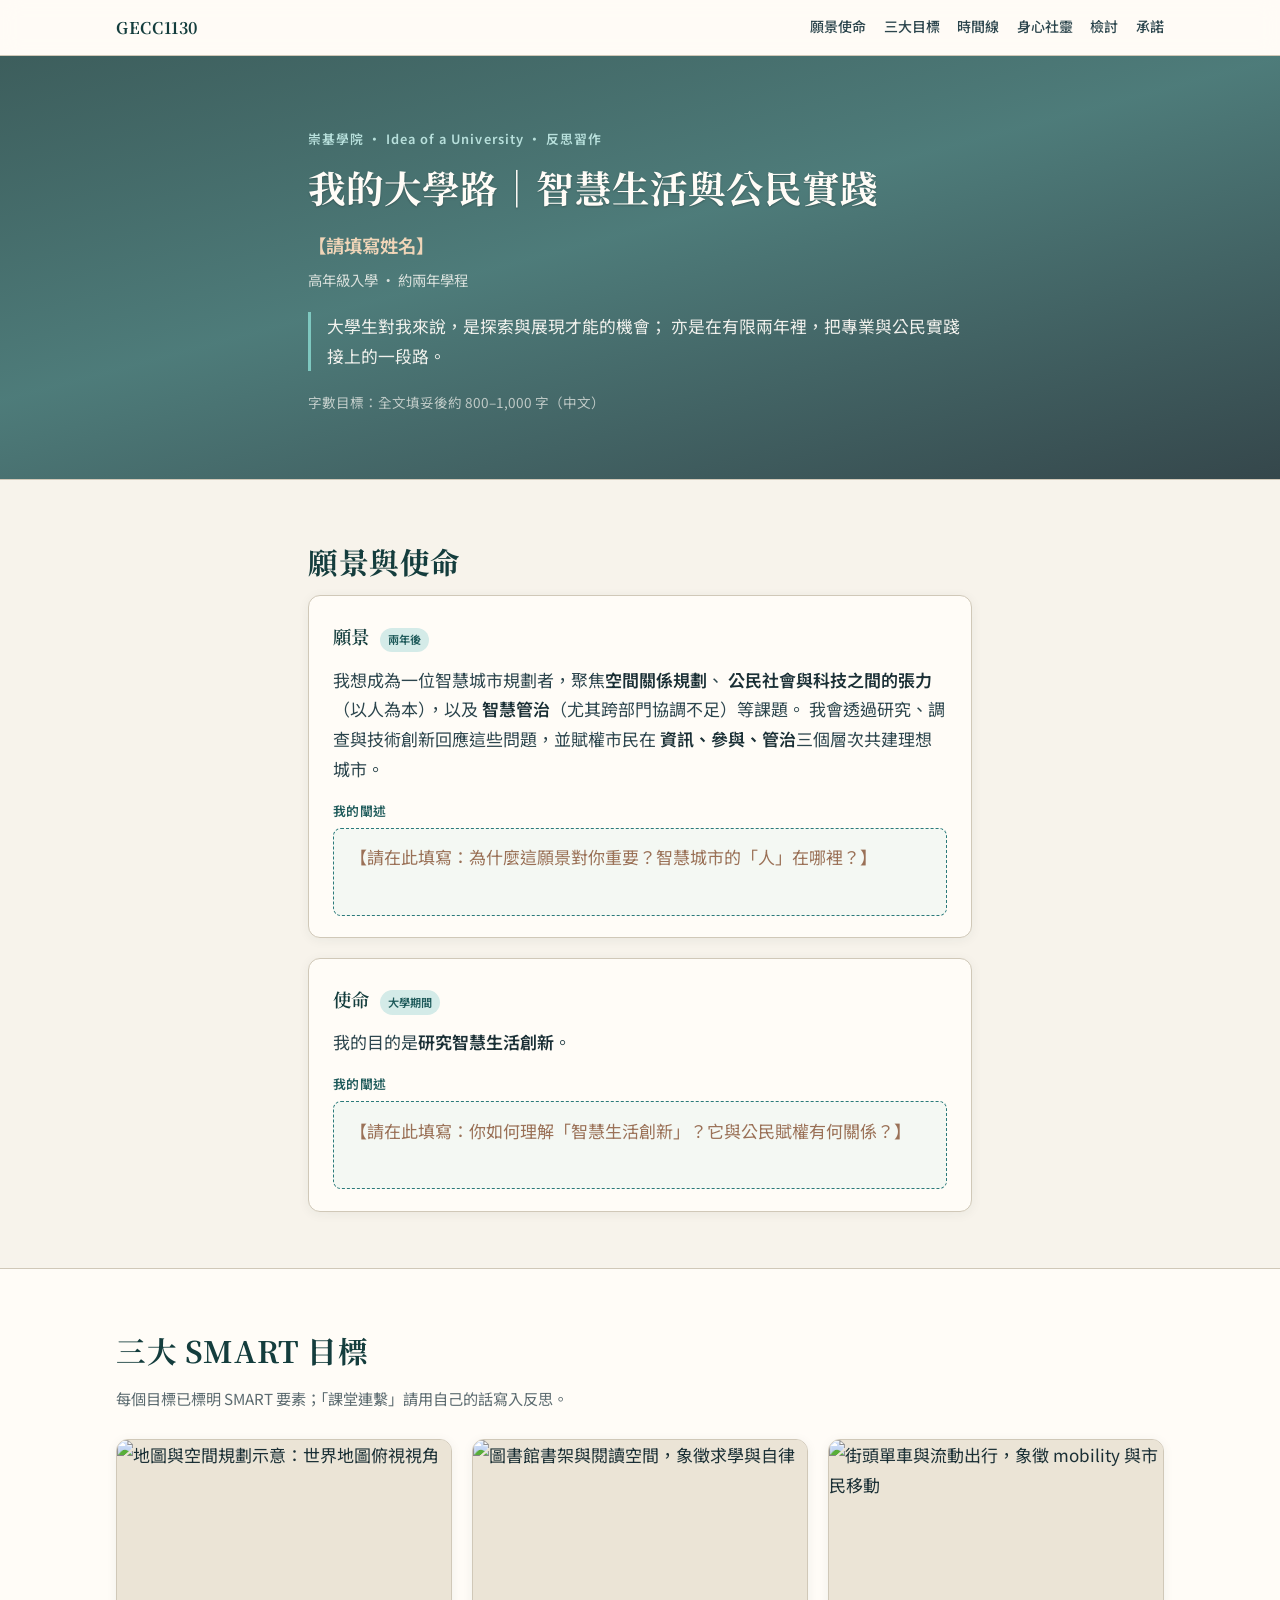
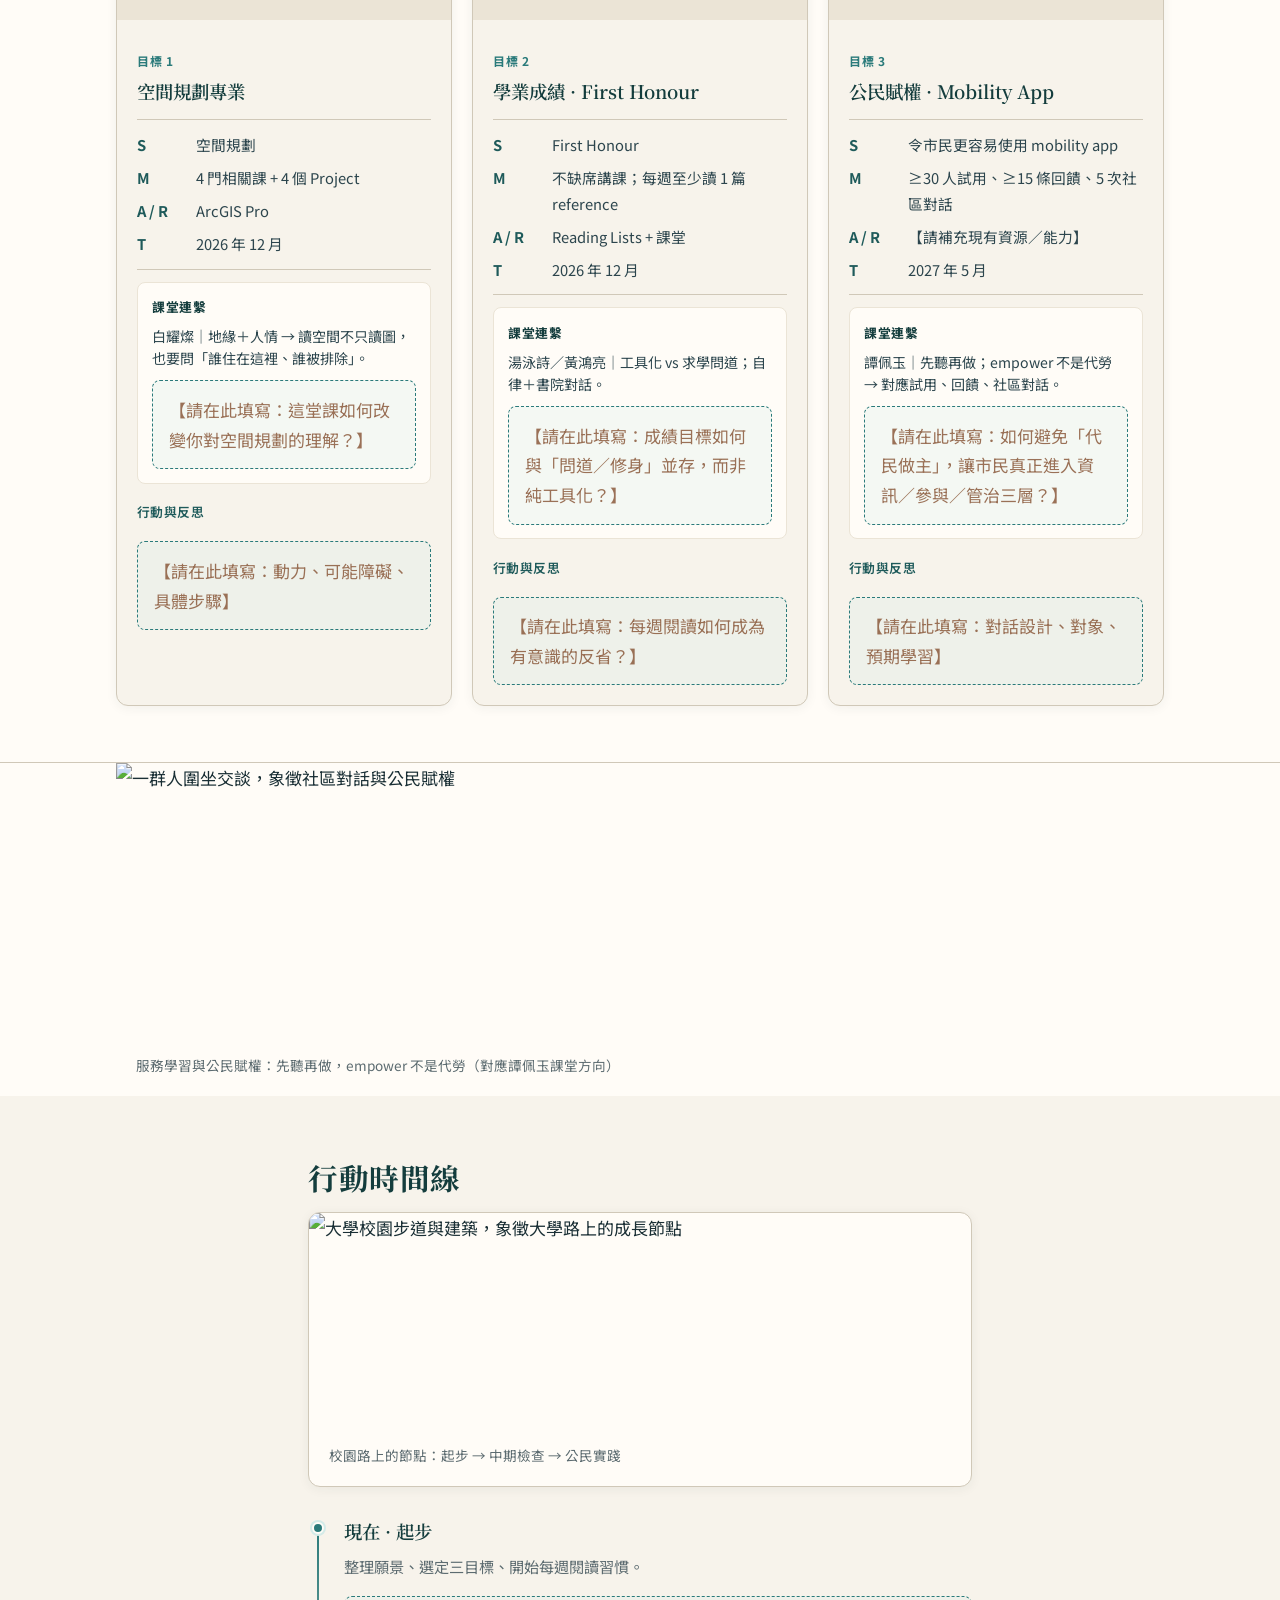
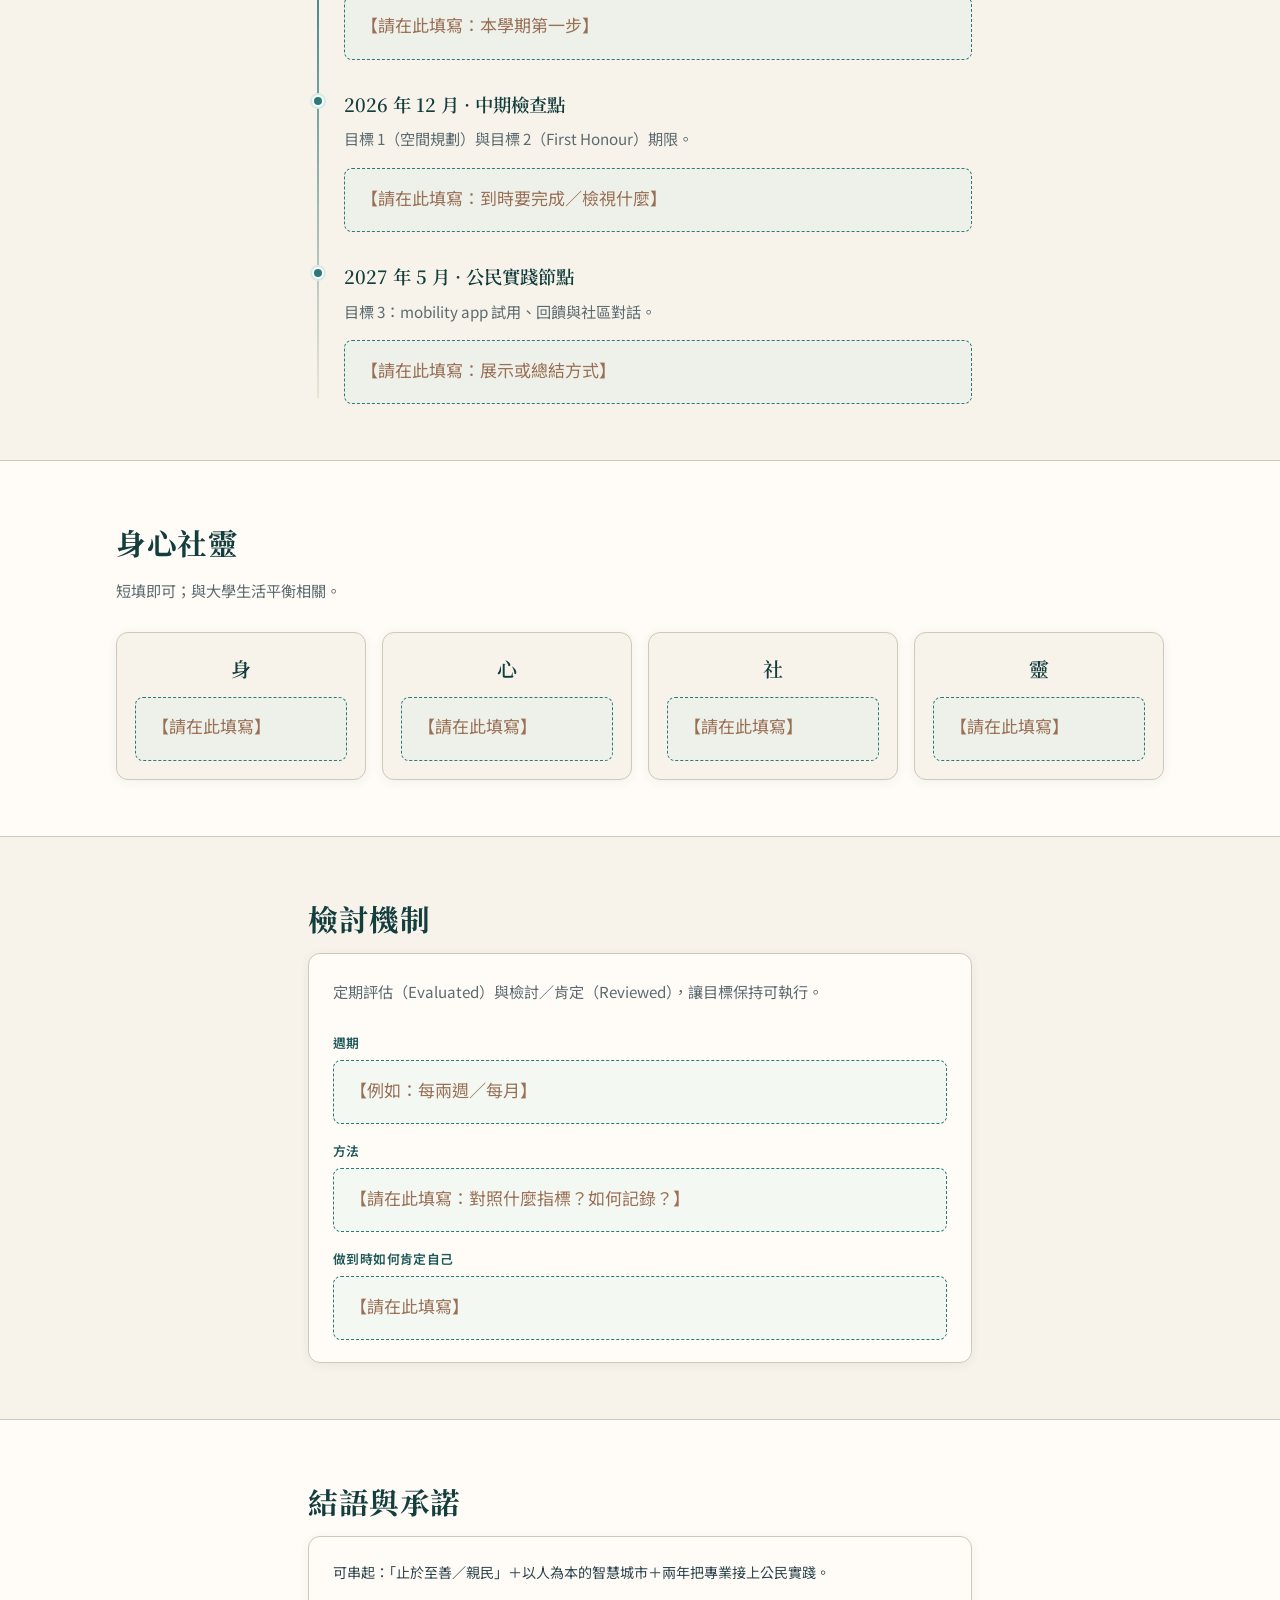
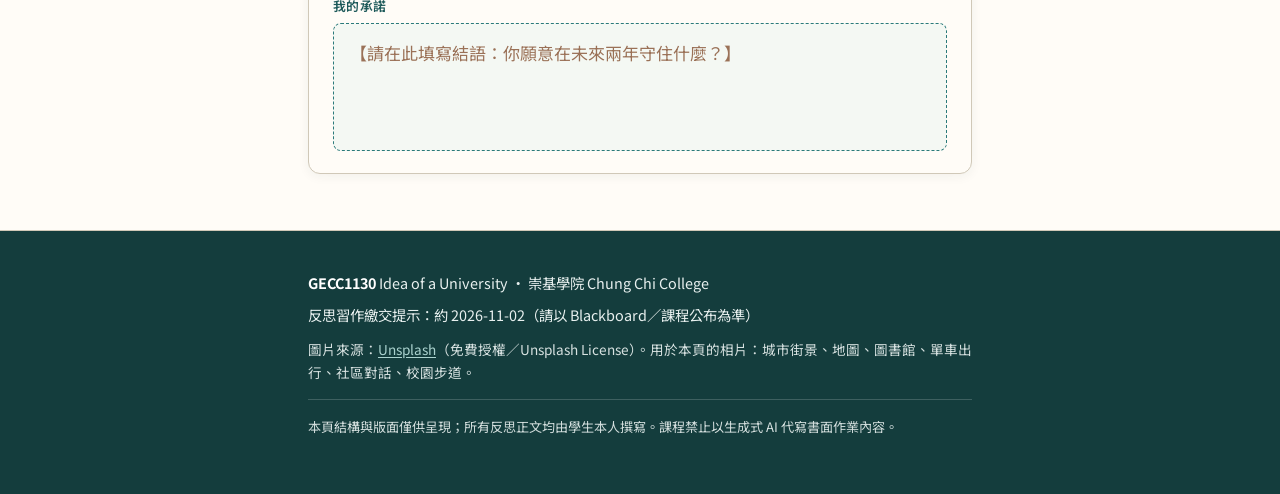
==== index.html @ abf74ac1 "Add Unsplash images and multi-file site with hero/goal visuals" ====
<!DOCTYPE html>
<html lang="zh-Hant">
<head>
  <meta charset="UTF-8" />
  <meta name="viewport" content="width=device-width, initial-scale=1" />
  <meta name="description" content="GECC1130 反思習作｜我的大學路：智慧生活與公民實踐" />
  <title>我的大學路｜智慧生活與公民實踐 — GECC1130</title>
  <link rel="preconnect" href="https://fonts.googleapis.com" />
  <link rel="preconnect" href="https://fonts.gstatic.com" crossorigin />
  <link href="https://fonts.googleapis.com/css2?family=Noto+Sans+TC:wght@400;500;600;700&family=Noto+Serif+TC:wght@500;600;700&display=swap" rel="stylesheet" />
  <link rel="stylesheet" href="styles.css" />
</head>
<body>
  <a class="skip-link" href="#main">跳至主要內容</a>

  <header class="site-header">
    <div class="header-inner">
      <a class="logo" href="#hero">GECC1130</a>
      <button class="nav-toggle" type="button" aria-expanded="false" aria-controls="site-nav" aria-label="開啟選單">
        <span></span><span></span><span></span>
      </button>
      <nav id="site-nav" class="site-nav" aria-label="頁面導覽">
        <a href="#vision">願景使命</a>
        <a href="#goals">三大目標</a>
        <a href="#timeline">時間線</a>
        <a href="#wellbeing">身心社靈</a>
        <a href="#review">檢討</a>
        <a href="#closing">承諾</a>
      </nav>
    </div>
  </header>

  <main id="main">
    <!-- 1. Hero -->
    <section id="hero" class="hero">
      <div class="hero-bg" role="img" aria-label="城市黃昏街景：行人與單車，象徵智慧城市與公共空間"></div>
      <div class="hero-overlay" aria-hidden="true"></div>
      <div class="container narrow hero-content">
        <p class="eyebrow">崇基學院 · Idea of a University · 反思習作</p>
        <h1>我的大學路｜智慧生活與公民實踐</h1>
        <p class="hero-name">【請填寫姓名】</p>
        <p class="hero-meta">高年級入學 · 約兩年學程</p>
        <p class="hero-identity">
          大學生對我來說，是探索與展現才能的機會；
          亦是在有限兩年裡，把專業與公民實踐接上的一段路。
        </p>
        <p class="fill-hint">字數目標：全文填妥後約 800–1,000 字（中文）</p>
      </div>
    </section>

    <!-- 2. Vision & Mission -->
    <section id="vision" class="section">
      <div class="container narrow">
        <h2>願景與使命</h2>

        <article class="panel">
          <h3>願景 <span class="tag">兩年後</span></h3>
          <p class="prefill">
            我想成為一位智慧城市規劃者，聚焦<strong>空間關係規劃</strong>、
            <strong>公民社會與科技之間的張力</strong>（以人為本），以及
            <strong>智慧管治</strong>（尤其跨部門協調不足）等課題。
            我會透過研究、調查與技術創新回應這些問題，並賦權市民在
            <strong>資訊、參與、管治</strong>三個層次共建理想城市。
          </p>
          <label class="blank-label" for="vision-essay">我的闡述</label>
          <div class="blank-box" id="vision-essay" contenteditable="true" role="textbox" aria-multiline="true" data-placeholder="【請在此填寫：為什麼這願景對你重要？智慧城市的「人」在哪裡？】"></div>
        </article>

        <article class="panel">
          <h3>使命 <span class="tag">大學期間</span></h3>
          <p class="prefill">我的目的是<strong>研究智慧生活創新</strong>。</p>
          <label class="blank-label" for="mission-essay">我的闡述</label>
          <div class="blank-box" id="mission-essay" contenteditable="true" role="textbox" aria-multiline="true" data-placeholder="【請在此填寫：你如何理解「智慧生活創新」？它與公民賦權有何關係？】"></div>
        </article>
      </div>
    </section>

    <!-- 3. Three Goals -->
    <section id="goals" class="section section-alt">
      <div class="container">
        <h2>三大 SMART 目標</h2>
        <p class="section-lead">每個目標已標明 SMART 要素；「課堂連繫」請用自己的話寫入反思。</p>

        <div class="goal-grid">
          <!-- Goal 1 -->
          <article class="goal-card" id="goal-1">
            <figure class="goal-media">
              <img src="images/goal-spatial.jpg" alt="地圖與空間規劃示意：世界地圖俯視視角" width="1200" height="797" loading="lazy" decoding="async" />
            </figure>
            <header class="goal-header">
              <span class="goal-num">目標 1</span>
              <h3>空間規劃專業</h3>
            </header>
            <dl class="smart-list">
              <div><dt>S</dt><dd>空間規劃</dd></div>
              <div><dt>M</dt><dd>4 門相關課 + 4 個 Project</dd></div>
              <div><dt>A / R</dt><dd>ArcGIS Pro</dd></div>
              <div><dt>T</dt><dd>2026 年 12 月</dd></div>
            </dl>
            <div class="link-box">
              <h4>課堂連繫</h4>
              <p class="link-prompt">白耀燦｜地緣＋人情 → 讀空間不只讀圖，也要問「誰住在這裡、誰被排除」。</p>
              <label class="blank-label visually-hidden" for="goal1-link">目標 1 課堂連繫寫作</label>
              <div class="blank-box compact" id="goal1-link" contenteditable="true" role="textbox" aria-multiline="true" data-placeholder="【請在此填寫：這堂課如何改變你對空間規劃的理解？】"></div>
            </div>
            <label class="blank-label" for="goal1-essay">行動與反思</label>
            <div class="blank-box compact" id="goal1-essay" contenteditable="true" role="textbox" aria-multiline="true" data-placeholder="【請在此填寫：動力、可能障礙、具體步驟】"></div>
          </article>

          <!-- Goal 2 -->
          <article class="goal-card" id="goal-2">
            <figure class="goal-media">
              <img src="images/goal-study.jpg" alt="圖書館書架與閱讀空間，象徵求學與自律" width="1200" height="800" loading="lazy" decoding="async" />
            </figure>
            <header class="goal-header">
              <span class="goal-num">目標 2</span>
              <h3>學業成績 · First Honour</h3>
            </header>
            <dl class="smart-list">
              <div><dt>S</dt><dd>First Honour</dd></div>
              <div><dt>M</dt><dd>不缺席講課；每週至少讀 1 篇 reference</dd></div>
              <div><dt>A / R</dt><dd>Reading Lists + 課堂</dd></div>
              <div><dt>T</dt><dd>2026 年 12 月</dd></div>
            </dl>
            <div class="link-box">
              <h4>課堂連繫</h4>
              <p class="link-prompt">湯泳詩／黃鴻亮｜工具化 vs 求學問道；自律＋書院對話。</p>
              <label class="blank-label visually-hidden" for="goal2-link">目標 2 課堂連繫寫作</label>
              <div class="blank-box compact" id="goal2-link" contenteditable="true" role="textbox" aria-multiline="true" data-placeholder="【請在此填寫：成績目標如何與「問道／修身」並存，而非純工具化？】"></div>
            </div>
            <label class="blank-label" for="goal2-essay">行動與反思</label>
            <div class="blank-box compact" id="goal2-essay" contenteditable="true" role="textbox" aria-multiline="true" data-placeholder="【請在此填寫：每週閱讀如何成為有意識的反省？】"></div>
          </article>

          <!-- Goal 3 -->
          <article class="goal-card" id="goal-3">
            <figure class="goal-media">
              <img src="images/goal-mobility.jpg" alt="街頭單車與流動出行，象徵 mobility 與市民移動" width="1200" height="800" loading="lazy" decoding="async" />
            </figure>
            <header class="goal-header">
              <span class="goal-num">目標 3</span>
              <h3>公民賦權 · Mobility App</h3>
            </header>
            <dl class="smart-list">
              <div><dt>S</dt><dd>令市民更容易使用 mobility app</dd></div>
              <div><dt>M</dt><dd>≥30 人試用、≥15 條回饋、5 次社區對話</dd></div>
              <div><dt>A / R</dt><dd>【請補充現有資源／能力】</dd></div>
              <div><dt>T</dt><dd>2027 年 5 月</dd></div>
            </dl>
            <div class="link-box">
              <h4>課堂連繫</h4>
              <p class="link-prompt">譚佩玉｜先聽再做；empower 不是代勞 → 對應試用、回饋、社區對話。</p>
              <label class="blank-label visually-hidden" for="goal3-link">目標 3 課堂連繫寫作</label>
              <div class="blank-box compact" id="goal3-link" contenteditable="true" role="textbox" aria-multiline="true" data-placeholder="【請在此填寫：如何避免「代民做主」，讓市民真正進入資訊／參與／管治三層？】"></div>
            </div>
            <label class="blank-label" for="goal3-essay">行動與反思</label>
            <div class="blank-box compact" id="goal3-essay" contenteditable="true" role="textbox" aria-multiline="true" data-placeholder="【請在此填寫：對話設計、對象、預期學習】"></div>
          </article>
        </div>
      </div>
    </section>

    <!-- Community / service visual -->
    <section id="community" class="section section-visual" aria-label="公民與服務意象">
      <div class="container">
        <figure class="visual-strip">
          <img src="images/community.jpg" alt="一群人圍坐交談，象徵社區對話與公民賦權" width="1200" height="675" loading="lazy" decoding="async" />
          <figcaption>服務學習與公民賦權：先聽再做，empower 不是代勞（對應譚佩玉課堂方向）</figcaption>
        </figure>
      </div>
    </section>

    <!-- 4. Timeline -->
    <section id="timeline" class="section">
      <div class="container narrow">
        <h2>行動時間線</h2>
        <figure class="inline-figure">
          <img src="images/campus.jpg" alt="大學校園步道與建築，象徵大學路上的成長節點" width="1200" height="800" loading="lazy" decoding="async" />
          <figcaption>校園路上的節點：起步 → 中期檢查 → 公民實踐</figcaption>
        </figure>
        <ol class="timeline">
          <li class="timeline-item">
            <div class="timeline-dot" aria-hidden="true"></div>
            <div class="timeline-body">
              <h3>現在 · 起步</h3>
              <p class="prefill muted">整理願景、選定三目標、開始每週閱讀習慣。</p>
              <div class="blank-box compact" contenteditable="true" role="textbox" aria-multiline="true" data-placeholder="【請在此填寫：本學期第一步】" aria-label="現在步驟"></div>
            </div>
          </li>
          <li class="timeline-item">
            <div class="timeline-dot" aria-hidden="true"></div>
            <div class="timeline-body">
              <h3>2026 年 12 月 · 中期檢查點</h3>
              <p class="prefill muted">目標 1（空間規劃）與目標 2（First Honour）期限。</p>
              <div class="blank-box compact" contenteditable="true" role="textbox" aria-multiline="true" data-placeholder="【請在此填寫：到時要完成／檢視什麼】" aria-label="2026年12月步驟"></div>
            </div>
          </li>
          <li class="timeline-item">
            <div class="timeline-dot" aria-hidden="true"></div>
            <div class="timeline-body">
              <h3>2027 年 5 月 · 公民實踐節點</h3>
              <p class="prefill muted">目標 3：mobility app 試用、回饋與社區對話。</p>
              <div class="blank-box compact" contenteditable="true" role="textbox" aria-multiline="true" data-placeholder="【請在此填寫：展示或總結方式】" aria-label="2027年5月步驟"></div>
            </div>
          </li>
        </ol>
      </div>
    </section>

    <!-- 5. 身心社靈 -->
    <section id="wellbeing" class="section section-alt">
      <div class="container">
        <h2>身心社靈</h2>
        <p class="section-lead">短填即可；與大學生活平衡相關。</p>
        <div class="wellbeing-grid">
          <article class="wellbeing-card">
            <h3>身</h3>
            <div class="blank-box compact" contenteditable="true" role="textbox" aria-multiline="true" data-placeholder="【請在此填寫】" aria-label="身"></div>
          </article>
          <article class="wellbeing-card">
            <h3>心</h3>
            <div class="blank-box compact" contenteditable="true" role="textbox" aria-multiline="true" data-placeholder="【請在此填寫】" aria-label="心"></div>
          </article>
          <article class="wellbeing-card">
            <h3>社</h3>
            <div class="blank-box compact" contenteditable="true" role="textbox" aria-multiline="true" data-placeholder="【請在此填寫】" aria-label="社"></div>
          </article>
          <article class="wellbeing-card">
            <h3>靈</h3>
            <div class="blank-box compact" contenteditable="true" role="textbox" aria-multiline="true" data-placeholder="【請在此填寫】" aria-label="靈"></div>
          </article>
        </div>
      </div>
    </section>

    <!-- 6. Review -->
    <section id="review" class="section">
      <div class="container narrow">
        <h2>檢討機制</h2>
        <article class="panel">
          <p class="prefill muted">定期評估（Evaluated）與檢討／肯定（Reviewed），讓目標保持可執行。</p>
          <div class="review-fields">
            <div>
              <label class="blank-label" for="review-cycle">週期</label>
              <div class="blank-box compact" id="review-cycle" contenteditable="true" role="textbox" data-placeholder="【例如：每兩週／每月】"></div>
            </div>
            <div>
              <label class="blank-label" for="review-method">方法</label>
              <div class="blank-box compact" id="review-method" contenteditable="true" role="textbox" aria-multiline="true" data-placeholder="【請在此填寫：對照什麼指標？如何記錄？】"></div>
            </div>
            <div>
              <label class="blank-label" for="review-reward">做到時如何肯定自己</label>
              <div class="blank-box compact" id="review-reward" contenteditable="true" role="textbox" aria-multiline="true" data-placeholder="【請在此填寫】"></div>
            </div>
          </div>
        </article>
      </div>
    </section>

    <!-- 7. Closing -->
    <section id="closing" class="section section-alt">
      <div class="container narrow">
        <h2>結語與承諾</h2>
        <article class="panel closing-panel">
          <p class="link-prompt">可串起：「止於至善／親民」＋以人為本的智慧城市＋兩年把專業接上公民實踐。</p>
          <label class="blank-label" for="closing-essay">我的承諾</label>
          <div class="blank-box tall" id="closing-essay" contenteditable="true" role="textbox" aria-multiline="true" data-placeholder="【請在此填寫結語：你願意在未來兩年守住什麼？】"></div>
        </article>
      </div>
    </section>
  </main>

  <footer class="site-footer">
    <div class="container narrow">
      <p><strong>GECC1130</strong> Idea of a University · 崇基學院 Chung Chi College</p>
      <p>反思習作繳交提示：約 <time datetime="2026-11-02">2026-11-02</time>（請以 Blackboard／課程公布為準）</p>
      <p class="footer-credits">圖片來源：<a href="https://unsplash.com/" rel="noopener noreferrer" target="_blank">Unsplash</a>（免費授權／Unsplash License）。用於本頁的相片：城市街景、地圖、圖書館、單車出行、社區對話、校園步道。</p>
      <p class="footer-note">本頁結構與版面僅供呈現；所有反思正文均由學生本人撰寫。課程禁止以生成式 AI 代寫書面作業內容。</p>
    </div>
  </footer>

  <script src="script.js"></script>
</body>
</html>
---- styles.css ----
/* GECC1130 Reflective Portfolio — calm academic + civic */

:root {
  --ink: #1a2f35;
  --ink-soft: #2c454d;
  --teal: #1e5a5a;
  --teal-deep: #143d3d;
  --accent: #2a7a7a;
  --accent-soft: #d4ebe8;
  --cream: #f7f3eb;
  --cream-dark: #ebe4d6;
  --paper: #fffcf7;
  --line: #d0c8b8;
  --muted: #5c6b70;
  --danger-hint: #8b5a3c;
  --radius: 12px;
  --radius-sm: 8px;
  --shadow: 0 2px 12px rgba(26, 47, 53, 0.06);
  --max-text: 44rem; /* ~704px */
  --max-wide: 68rem;
  --header-h: 3.5rem;
  --font-sans: "Noto Sans TC", "PingFang TC", "Microsoft JhengHei", system-ui, sans-serif;
  --font-serif: "Noto Serif TC", "Source Han Serif TC", "Songti TC", serif;
}

*,
*::before,
*::after {
  box-sizing: border-box;
}

html {
  scroll-behavior: smooth;
  scroll-padding-top: calc(var(--header-h) + 0.75rem);
}

body {
  margin: 0;
  font-family: var(--font-sans);
  font-size: 1.0625rem;
  line-height: 1.75;
  color: var(--ink);
  background: var(--cream);
  -webkit-font-smoothing: antialiased;
}

.skip-link {
  position: absolute;
  left: -9999px;
  top: 0;
  background: var(--teal-deep);
  color: #fff;
  padding: 0.5rem 1rem;
  z-index: 100;
}

.skip-link:focus {
  left: 0.5rem;
  top: 0.5rem;
}

.visually-hidden {
  position: absolute;
  width: 1px;
  height: 1px;
  padding: 0;
  margin: -1px;
  overflow: hidden;
  clip: rect(0, 0, 0, 0);
  border: 0;
}

/* Header */
.site-header {
  position: sticky;
  top: 0;
  z-index: 50;
  height: var(--header-h);
  background: rgba(255, 252, 247, 0.92);
  backdrop-filter: blur(10px);
  border-bottom: 1px solid var(--line);
}

.header-inner {
  max-width: var(--max-wide);
  margin: 0 auto;
  padding: 0 1.25rem;
  height: 100%;
  display: flex;
  align-items: center;
  justify-content: space-between;
  gap: 1rem;
}

.logo {
  font-family: var(--font-serif);
  font-weight: 700;
  font-size: 1rem;
  color: var(--teal-deep);
  text-decoration: none;
  letter-spacing: 0.04em;
}

.site-nav {
  display: flex;
  flex-wrap: wrap;
  gap: 0.15rem 1.1rem;
}

.site-nav a {
  color: var(--ink-soft);
  text-decoration: none;
  font-size: 0.875rem;
  font-weight: 500;
  padding: 0.25rem 0;
  border-bottom: 2px solid transparent;
  transition: color 0.15s, border-color 0.15s;
}

.site-nav a:hover,
.site-nav a:focus-visible {
  color: var(--accent);
  border-bottom-color: var(--accent);
  outline: none;
}

.nav-toggle {
  display: none;
  flex-direction: column;
  justify-content: center;
  gap: 5px;
  width: 2.5rem;
  height: 2.5rem;
  padding: 0.5rem;
  border: 1px solid var(--line);
  border-radius: var(--radius-sm);
  background: var(--paper);
  cursor: pointer;
}

.nav-toggle span {
  display: block;
  height: 2px;
  background: var(--ink);
  border-radius: 1px;
}

/* Layout */
.container {
  max-width: var(--max-wide);
  margin: 0 auto;
  padding: 0 1.25rem;
}

.container.narrow {
  max-width: var(--max-text);
}

.section {
  padding: 3.5rem 0;
}

.section-alt {
  background: var(--paper);
  border-block: 1px solid var(--line);
}

.section h2 {
  font-family: var(--font-serif);
  font-size: clamp(1.5rem, 2.5vw, 1.85rem);
  font-weight: 700;
  color: var(--teal-deep);
  margin: 0 0 0.5rem;
  letter-spacing: 0.02em;
}

.section-lead {
  color: var(--muted);
  margin: 0 0 1.75rem;
  font-size: 0.95rem;
}

/* Hero */
.hero {
  position: relative;
  isolation: isolate;
  padding: 4.5rem 0 4rem;
  border-bottom: 1px solid var(--line);
  overflow: hidden;
  min-height: 22rem;
  display: flex;
  align-items: center;
}

.hero-bg {
  position: absolute;
  inset: 0;
  z-index: -2;
  background-image: url("images/hero-city.jpg");
  background-size: cover;
  background-position: center 40%;
  background-repeat: no-repeat;
}

.hero-overlay {
  position: absolute;
  inset: 0;
  z-index: -1;
  background:
    linear-gradient(
      165deg,
      rgba(20, 61, 61, 0.82) 0%,
      rgba(30, 90, 90, 0.78) 45%,
      rgba(26, 47, 53, 0.88) 100%
    );
}

.hero-content {
  position: relative;
  z-index: 1;
}

.eyebrow {
  font-size: 0.8rem;
  font-weight: 600;
  letter-spacing: 0.08em;
  color: #b8e0dc;
  text-transform: none;
  margin: 0 0 0.75rem;
}

.hero h1 {
  font-family: var(--font-serif);
  font-size: clamp(1.75rem, 4vw, 2.35rem);
  font-weight: 700;
  line-height: 1.35;
  color: #fffcf7;
  margin: 0 0 1rem;
  text-shadow: 0 1px 2px rgba(0, 0, 0, 0.25);
}

.hero-name {
  font-size: 1.15rem;
  font-weight: 600;
  color: #f0d5b8;
  margin: 0 0 0.35rem;
}

.hero-meta {
  font-size: 0.9rem;
  color: rgba(255, 252, 247, 0.78);
  margin: 0 0 1.25rem;
}

.hero-identity {
  font-size: 1.05rem;
  color: rgba(255, 252, 247, 0.92);
  border-left: 3px solid #7ec8c0;
  padding-left: 1rem;
  margin: 0 0 1.25rem;
}

.fill-hint {
  font-size: 0.85rem;
  color: rgba(255, 252, 247, 0.65);
  margin: 0;
}

/* Goal card images */
.goal-media {
  margin: 0;
  width: 100%;
  height: 180px;
  overflow: hidden;
  background: var(--cream-dark);
}

.goal-media img {
  display: block;
  width: 100%;
  height: 100%;
  object-fit: cover;
  object-position: center;
}

.goal-card > .goal-header,
.goal-card > .smart-list,
.goal-card > .link-box,
.goal-card > .blank-label,
.goal-card > .blank-box {
  margin-left: 1.25rem;
  margin-right: 1.25rem;
}

.goal-card > .goal-header {
  margin-top: 1.1rem;
}

.goal-card > .blank-box:last-child {
  margin-bottom: 1.25rem;
}

.goal-card > .blank-label {
  margin-top: 0.35rem;
}

/* Visual strips */
.section-visual {
  padding: 0;
  background: var(--paper);
}

.visual-strip {
  margin: 0;
  border-radius: 0;
  overflow: hidden;
}

.visual-strip img {
  display: block;
  width: 100%;
  max-height: 280px;
  object-fit: cover;
  object-position: center 40%;
}

.visual-strip figcaption,
.inline-figure figcaption {
  font-size: 0.85rem;
  color: var(--muted);
  padding: 0.75rem 1.25rem 1.25rem;
  margin: 0;
  line-height: 1.55;
}

.inline-figure {
  margin: 0 0 1.75rem;
  border-radius: var(--radius);
  overflow: hidden;
  border: 1px solid var(--line);
  background: var(--paper);
  box-shadow: var(--shadow);
}

.inline-figure img {
  display: block;
  width: 100%;
  max-height: 220px;
  object-fit: cover;
  object-position: center;
}

.footer-credits {
  margin-top: 0.75rem !important;
  font-size: 0.85rem;
  opacity: 0.92;
}

.footer-credits a {
  color: #b8e0dc;
  text-decoration: underline;
  text-underline-offset: 2px;
}

.footer-credits a:hover,
.footer-credits a:focus-visible {
  color: #fff;
}

/* Panels & cards */
.panel {
  background: var(--paper);
  border: 1px solid var(--line);
  border-radius: var(--radius);
  padding: 1.5rem 1.5rem 1.35rem;
  box-shadow: var(--shadow);
  margin-bottom: 1.25rem;
}

.panel:last-child {
  margin-bottom: 0;
}

.panel h3,
.goal-card h3,
.wellbeing-card h3,
.timeline-body h3 {
  font-family: var(--font-serif);
  font-size: 1.15rem;
  font-weight: 600;
  color: var(--teal-deep);
  margin: 0 0 0.75rem;
}

.tag {
  display: inline-block;
  font-family: var(--font-sans);
  font-size: 0.7rem;
  font-weight: 600;
  vertical-align: middle;
  margin-left: 0.4rem;
  padding: 0.15rem 0.5rem;
  border-radius: 999px;
  background: var(--accent-soft);
  color: var(--teal);
}

.prefill {
  margin: 0 0 1rem;
  color: var(--ink-soft);
}

.prefill.muted,
.muted {
  color: var(--muted);
  font-size: 0.95rem;
}

.prefill strong {
  color: var(--ink);
  font-weight: 600;
}

/* Editable blanks */
.blank-label {
  display: block;
  font-size: 0.8rem;
  font-weight: 600;
  color: var(--teal);
  margin: 0.75rem 0 0.35rem;
  letter-spacing: 0.03em;
}

.blank-box {
  min-height: 5.5rem;
  padding: 0.85rem 1rem;
  border: 1.5px dashed var(--accent);
  border-radius: var(--radius-sm);
  background: rgba(212, 235, 232, 0.25);
  color: var(--ink);
  outline: none;
  transition: border-color 0.15s, background 0.15s, box-shadow 0.15s;
}

.blank-box.compact {
  min-height: 4rem;
}

.blank-box.tall {
  min-height: 8rem;
}

.blank-box:empty::before {
  content: attr(data-placeholder);
  color: var(--danger-hint);
  opacity: 0.85;
  pointer-events: none;
}

.blank-box:focus {
  border-style: solid;
  border-color: var(--accent);
  background: #fff;
  box-shadow: 0 0 0 3px rgba(42, 122, 122, 0.2);
}

/* Goals */
.goal-grid {
  display: grid;
  grid-template-columns: repeat(3, 1fr);
  gap: 1.25rem;
}

.goal-card {
  background: var(--cream);
  border: 1px solid var(--line);
  border-radius: var(--radius);
  padding: 0;
  box-shadow: var(--shadow);
  display: flex;
  flex-direction: column;
  gap: 0.75rem;
  overflow: hidden;
}

.goal-header {
  display: flex;
  flex-direction: column;
  gap: 0.25rem;
}

.goal-num {
  font-size: 0.75rem;
  font-weight: 700;
  letter-spacing: 0.06em;
  color: var(--accent);
  text-transform: uppercase;
}

.goal-card h3 {
  margin: 0;
}

.smart-list {
  margin: 0;
  padding: 0.75rem 0;
  border-top: 1px solid var(--line);
  border-bottom: 1px solid var(--line);
  display: flex;
  flex-direction: column;
  gap: 0.45rem;
}

.smart-list > div {
  display: grid;
  grid-template-columns: 3.2rem 1fr;
  gap: 0.5rem;
  align-items: start;
  font-size: 0.92rem;
}

.smart-list dt {
  font-weight: 700;
  color: var(--teal);
  margin: 0;
}

.smart-list dd {
  margin: 0;
  color: var(--ink-soft);
}

.link-box {
  background: var(--paper);
  border-radius: var(--radius-sm);
  padding: 0.85rem 0.9rem;
  border: 1px solid var(--cream-dark);
}

.link-box h4 {
  margin: 0 0 0.4rem;
  font-size: 0.8rem;
  font-weight: 700;
  color: var(--teal-deep);
  letter-spacing: 0.04em;
}

.link-prompt {
  margin: 0 0 0.65rem;
  font-size: 0.88rem;
  color: var(--ink-soft);
  line-height: 1.6;
}

/* Timeline */
.timeline {
  list-style: none;
  margin: 1.5rem 0 0;
  padding: 0;
  position: relative;
}

.timeline::before {
  content: "";
  position: absolute;
  left: 0.55rem;
  top: 0.4rem;
  bottom: 0.4rem;
  width: 2px;
  background: linear-gradient(to bottom, var(--accent), var(--cream-dark));
}

.timeline-item {
  position: relative;
  padding-left: 2.25rem;
  margin-bottom: 1.75rem;
}

.timeline-item:last-child {
  margin-bottom: 0;
}

.timeline-dot {
  position: absolute;
  left: 0.25rem;
  top: 0.45rem;
  width: 0.75rem;
  height: 0.75rem;
  border-radius: 50%;
  background: var(--accent);
  border: 2px solid var(--paper);
  box-shadow: 0 0 0 2px var(--accent-soft);
}

.timeline-body h3 {
  margin-bottom: 0.35rem;
}

/* Wellbeing */
.wellbeing-grid {
  display: grid;
  grid-template-columns: repeat(4, 1fr);
  gap: 1rem;
}

.wellbeing-card {
  background: var(--cream);
  border: 1px solid var(--line);
  border-radius: var(--radius);
  padding: 1.15rem;
  box-shadow: var(--shadow);
}

.wellbeing-card h3 {
  text-align: center;
  font-size: 1.25rem;
  margin-bottom: 0.65rem;
}

.review-fields {
  display: flex;
  flex-direction: column;
  gap: 0.25rem;
}

.closing-panel .blank-box.tall {
  margin-top: 0.25rem;
}

/* Footer */
.site-footer {
  padding: 2.5rem 0 3rem;
  background: var(--teal-deep);
  color: #e8f0ef;
  font-size: 0.9rem;
  line-height: 1.65;
}

.site-footer p {
  margin: 0 0 0.5rem;
}

.site-footer strong {
  color: #fff;
}

.footer-note {
  margin-top: 1rem !important;
  padding-top: 1rem;
  border-top: 1px solid rgba(255, 255, 255, 0.2);
  font-size: 0.82rem;
  opacity: 0.9;
}

/* Responsive */
@media (max-width: 960px) {
  .goal-grid {
    grid-template-columns: 1fr;
  }

  .wellbeing-grid {
    grid-template-columns: repeat(2, 1fr);
  }
}

@media (max-width: 720px) {
  .nav-toggle {
    display: flex;
  }

  .site-nav {
    display: none;
    position: absolute;
    top: var(--header-h);
    left: 0;
    right: 0;
    flex-direction: column;
    gap: 0;
    background: var(--paper);
    border-bottom: 1px solid var(--line);
    padding: 0.5rem 1.25rem 1rem;
    box-shadow: var(--shadow);
  }

  .site-nav.is-open {
    display: flex;
  }

  .site-nav a {
    padding: 0.65rem 0;
    border-bottom: 1px solid var(--cream-dark);
  }

  .hero {
    padding: 2.75rem 0 2.5rem;
  }

  .section {
    padding: 2.5rem 0;
  }

  .wellbeing-grid {
    grid-template-columns: 1fr;
  }
}

/* Print */
@media print {
  .site-header,
  .nav-toggle,
  .skip-link {
    display: none !important;
  }

  html {
    scroll-padding-top: 0;
  }

  body {
    background: #fff;
    color: #000;
    font-size: 11pt;
  }

  .hero,
  .section-alt,
  .site-footer {
    background: #fff !important;
    border-color: #ccc;
  }

  .site-footer {
    color: #333;
  }

  .blank-box {
    border: 1px solid #999;
    background: #fafafa;
    min-height: 3rem;
  }

  .blank-box:empty::before {
    color: #666;
  }

  .goal-grid {
    grid-template-columns: 1fr;
    gap: 1rem;
  }

  .goal-card,
  .panel,
  .wellbeing-card {
    box-shadow: none;
    break-inside: avoid;
  }

  .section {
    padding: 1.25rem 0;
  }

  a {
    color: inherit;
    text-decoration: none;
  }

  .hero-bg,
  .hero-overlay,
  .goal-media,
  .section-visual,
  .inline-figure {
    display: none !important;
  }

  .hero {
    min-height: 0;
    padding: 1.5rem 0;
    background: #fff !important;
  }

  .hero h1,
  .eyebrow,
  .hero-name,
  .hero-meta,
  .hero-identity,
  .fill-hint {
    color: #000 !important;
    text-shadow: none !important;
  }

  .hero-identity {
    border-left-color: #333;
  }

  .goal-card > .goal-header,
  .goal-card > .smart-list,
  .goal-card > .link-box,
  .goal-card > .blank-label,
  .goal-card > .blank-box {
    margin-left: 0.75rem;
    margin-right: 0.75rem;
  }
}
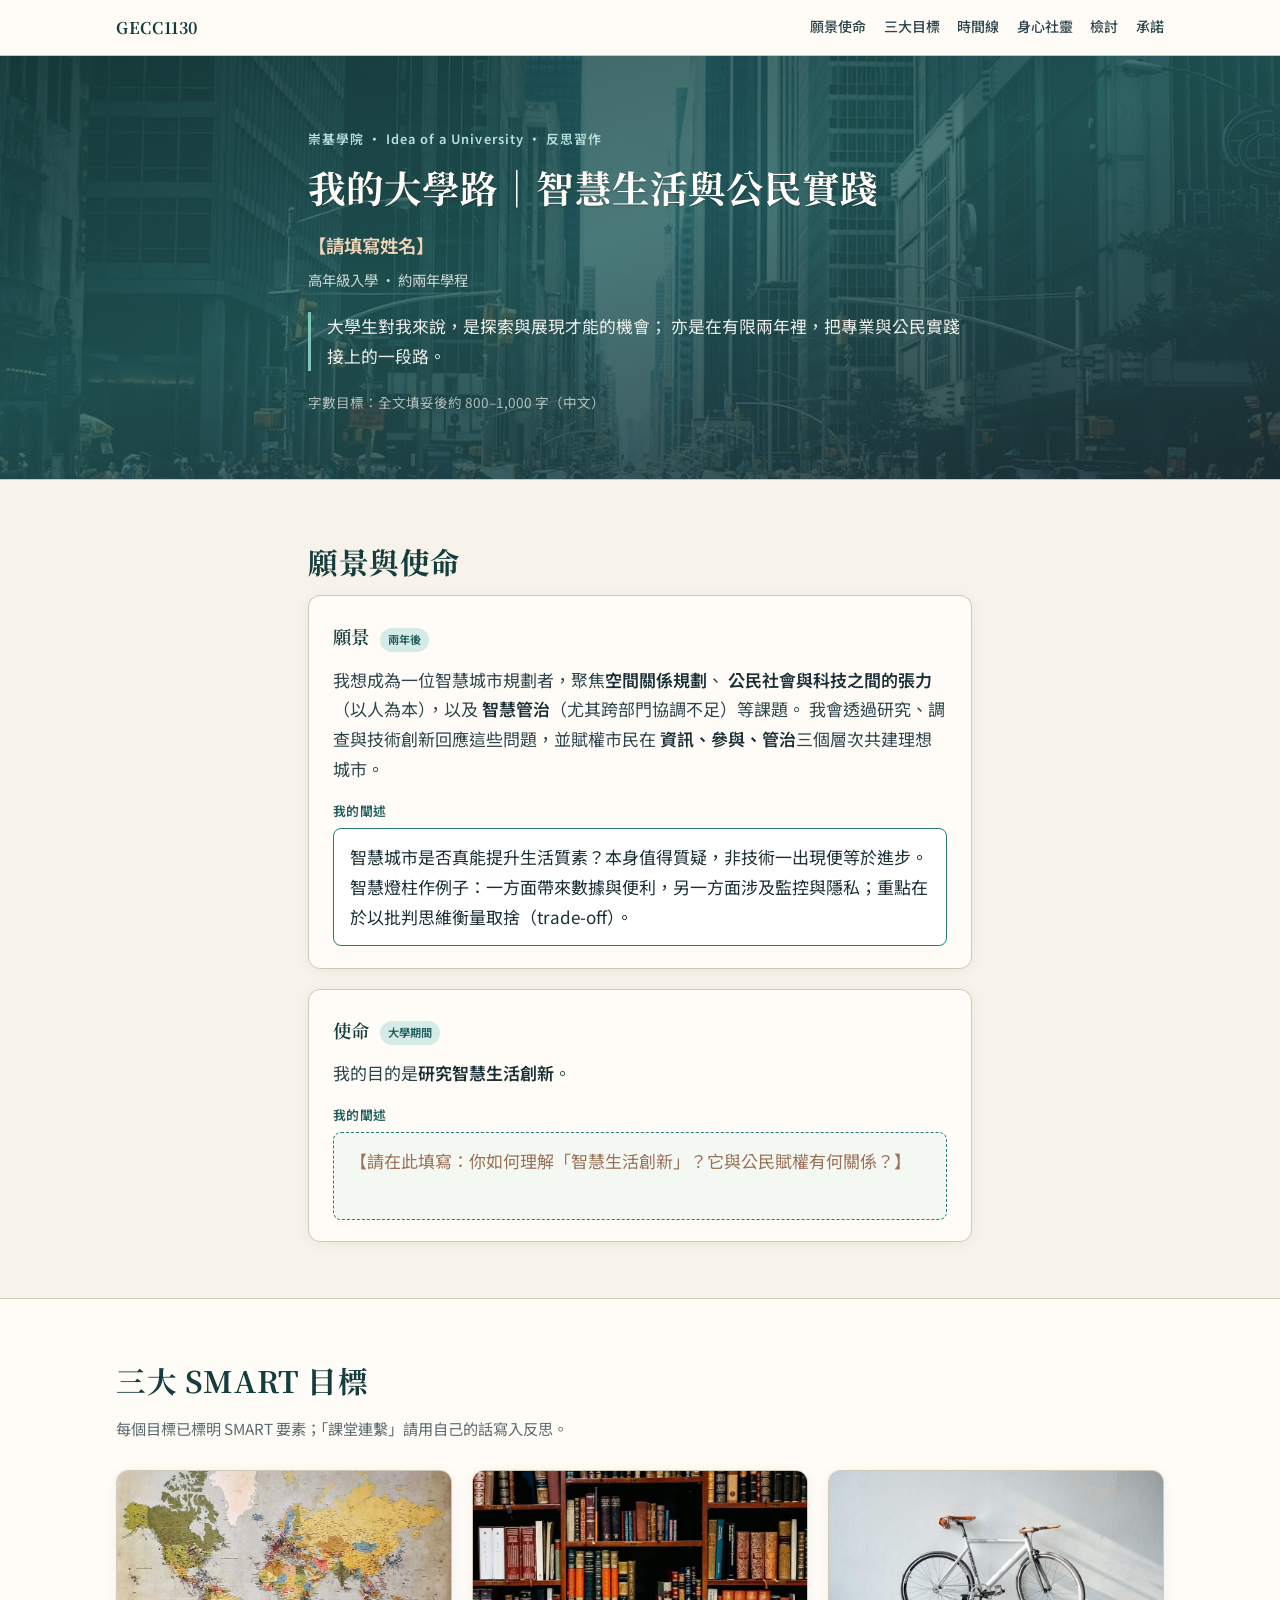
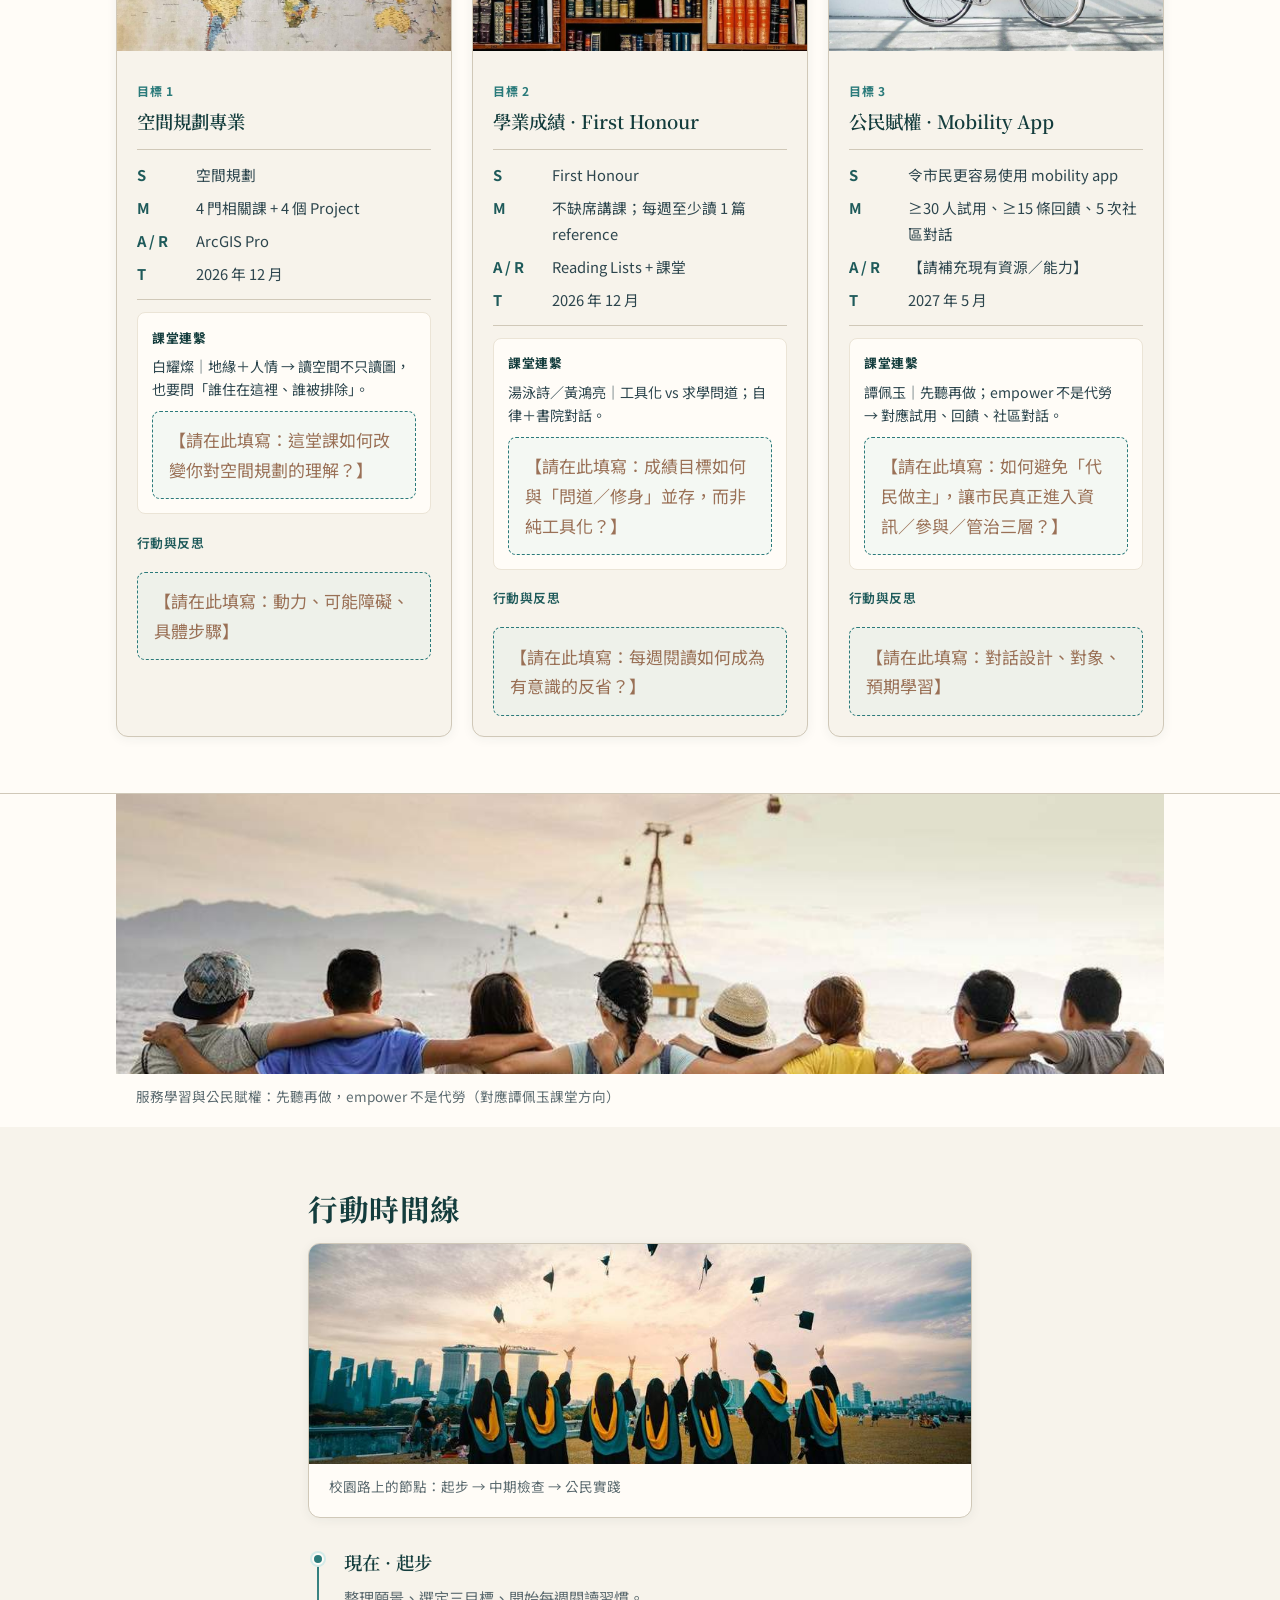
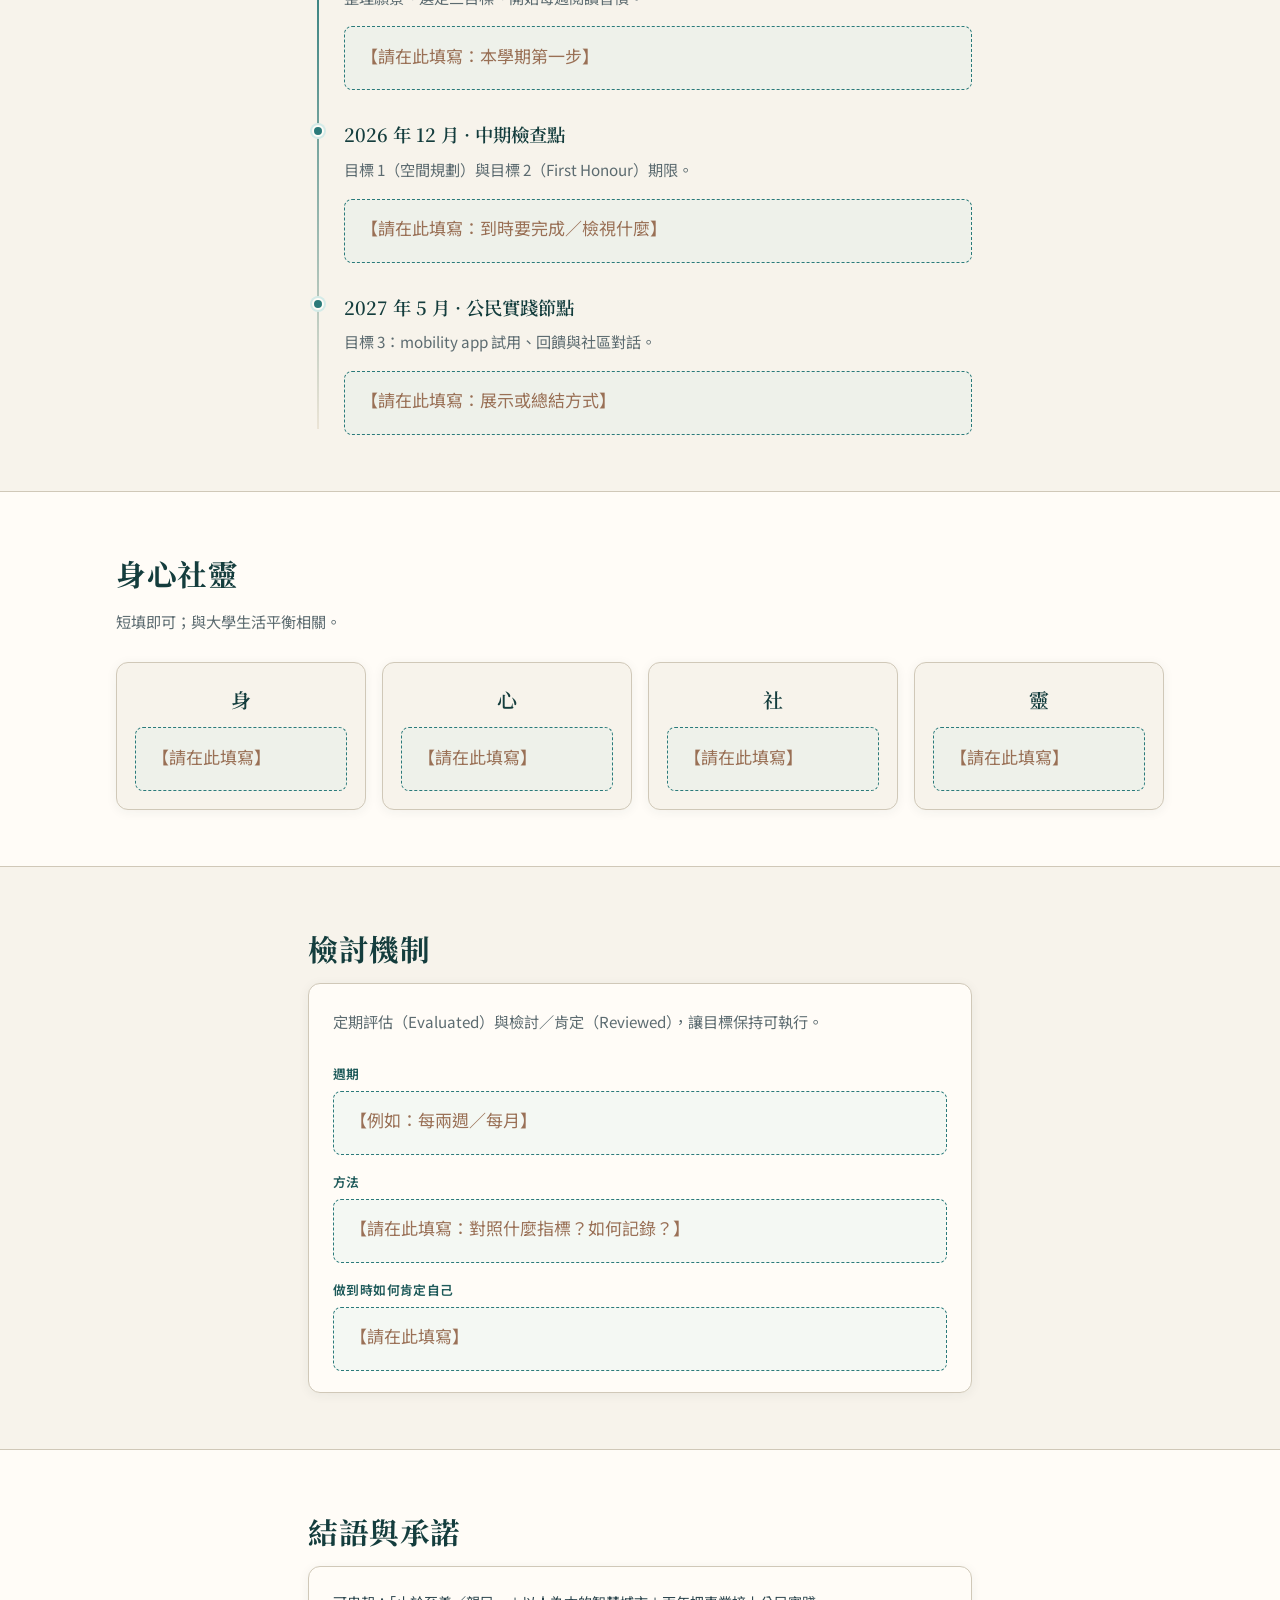
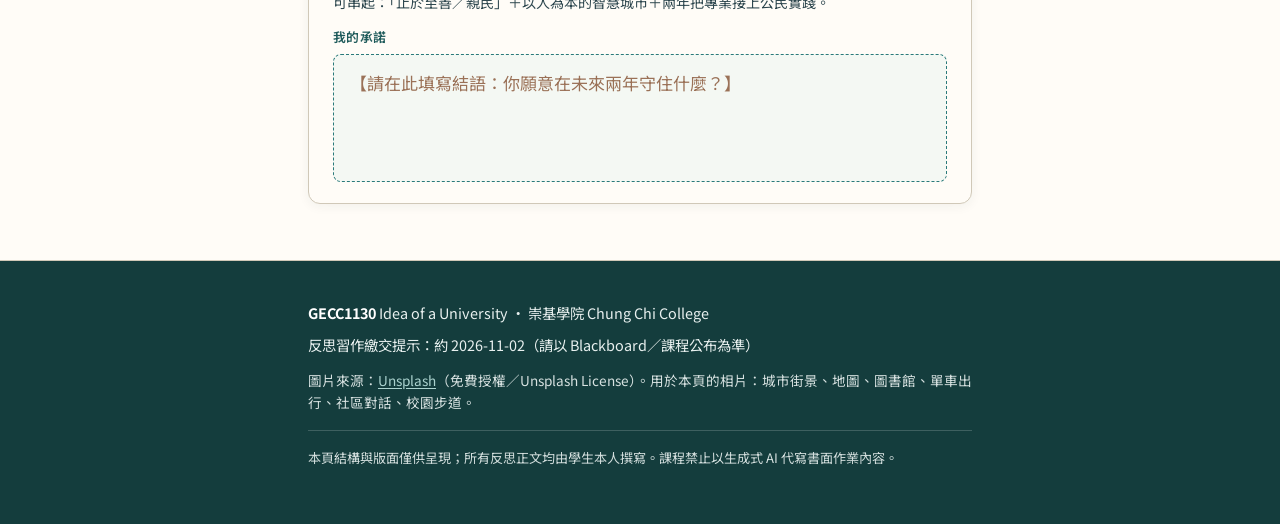
==== commit 21153f46: "Add vision reflection: smart city trade-off" ====
--- a/index.html
+++ b/index.html
@@ -63,7 +63,9 @@
             <strong>資訊、參與、管治</strong>三個層次共建理想城市。
           </p>
           <label class="blank-label" for="vision-essay">我的闡述</label>
-          <div class="blank-box" id="vision-essay" contenteditable="true" role="textbox" aria-multiline="true" data-placeholder="【請在此填寫：為什麼這願景對你重要？智慧城市的「人」在哪裡？】"></div>
+          <div class="blank-box filled" id="vision-essay">
+            <p>智慧城市是否真能提升生活質素？本身值得質疑，非技術一出現便等於進步。智慧燈柱作例子：一方面帶來數據與便利，另一方面涉及監控與隱私；重點在於以批判思維衡量取捨（trade-off）。</p>
+          </div>
         </article>
 
         <article class="panel">
@@ -85,7 +87,7 @@
           <!-- Goal 1 -->
           <article class="goal-card" id="goal-1">
             <figure class="goal-media">
-              <img src="images/goal-spatial.jpg" alt="地圖與空間規劃示意：世界地圖俯視視角" width="1200" height="797" loading="lazy" decoding="async" />
+              <img src="images/goal-spatial.svg" alt="地圖與空間規劃示意：世界地圖俯視視角" width="1200" height="797" loading="lazy" decoding="async" />
             </figure>
             <header class="goal-header">
               <span class="goal-num">目標 1</span>
@@ -110,7 +112,7 @@
           <!-- Goal 2 -->
           <article class="goal-card" id="goal-2">
             <figure class="goal-media">
-              <img src="images/goal-study.jpg" alt="圖書館書架與閱讀空間，象徵求學與自律" width="1200" height="800" loading="lazy" decoding="async" />
+              <img src="images/goal-study.svg" alt="圖書館書架與閱讀空間，象徵求學與自律" width="1200" height="800" loading="lazy" decoding="async" />
             </figure>
             <header class="goal-header">
               <span class="goal-num">目標 2</span>
@@ -135,7 +137,7 @@
           <!-- Goal 3 -->
           <article class="goal-card" id="goal-3">
             <figure class="goal-media">
-              <img src="images/goal-mobility.jpg" alt="街頭單車與流動出行，象徵 mobility 與市民移動" width="1200" height="800" loading="lazy" decoding="async" />
+              <img src="images/goal-mobility.svg" alt="街頭單車與流動出行，象徵 mobility 與市民移動" width="1200" height="800" loading="lazy" decoding="async" />
             </figure>
             <header class="goal-header">
               <span class="goal-num">目標 3</span>
@@ -164,7 +166,7 @@
     <section id="community" class="section section-visual" aria-label="公民與服務意象">
       <div class="container">
         <figure class="visual-strip">
-          <img src="images/community.jpg" alt="一群人圍坐交談，象徵社區對話與公民賦權" width="1200" height="675" loading="lazy" decoding="async" />
+          <img src="images/community.svg" alt="一群人圍坐交談，象徵社區對話與公民賦權" width="1200" height="675" loading="lazy" decoding="async" />
           <figcaption>服務學習與公民賦權：先聽再做，empower 不是代勞（對應譚佩玉課堂方向）</figcaption>
         </figure>
       </div>
@@ -175,7 +177,7 @@
       <div class="container narrow">
         <h2>行動時間線</h2>
         <figure class="inline-figure">
-          <img src="images/campus.jpg" alt="大學校園步道與建築，象徵大學路上的成長節點" width="1200" height="800" loading="lazy" decoding="async" />
+          <img src="images/campus.svg" alt="大學校園步道與建築，象徵大學路上的成長節點" width="1200" height="800" loading="lazy" decoding="async" />
           <figcaption>校園路上的節點：起步 → 中期檢查 → 公民實踐</figcaption>
         </figure>
         <ol class="timeline">
--- a/styles.css
+++ b/styles.css
@@ -196,7 +196,7 @@
   position: absolute;
   inset: 0;
   z-index: -2;
-  background-image: url("images/hero-city.jpg");
+  background-image: url("images/hero-city.svg");
   background-size: cover;
   background-position: center 40%;
   background-repeat: no-repeat;
@@ -801,3 +801,11 @@
     margin-right: 0.75rem;
   }
 }
+
+.blank-box.filled {
+  border-style: solid;
+  background: #fff;
+  color: inherit;
+  min-height: auto;
+}
+.blank-box.filled p { margin: 0; line-height: 1.75; }
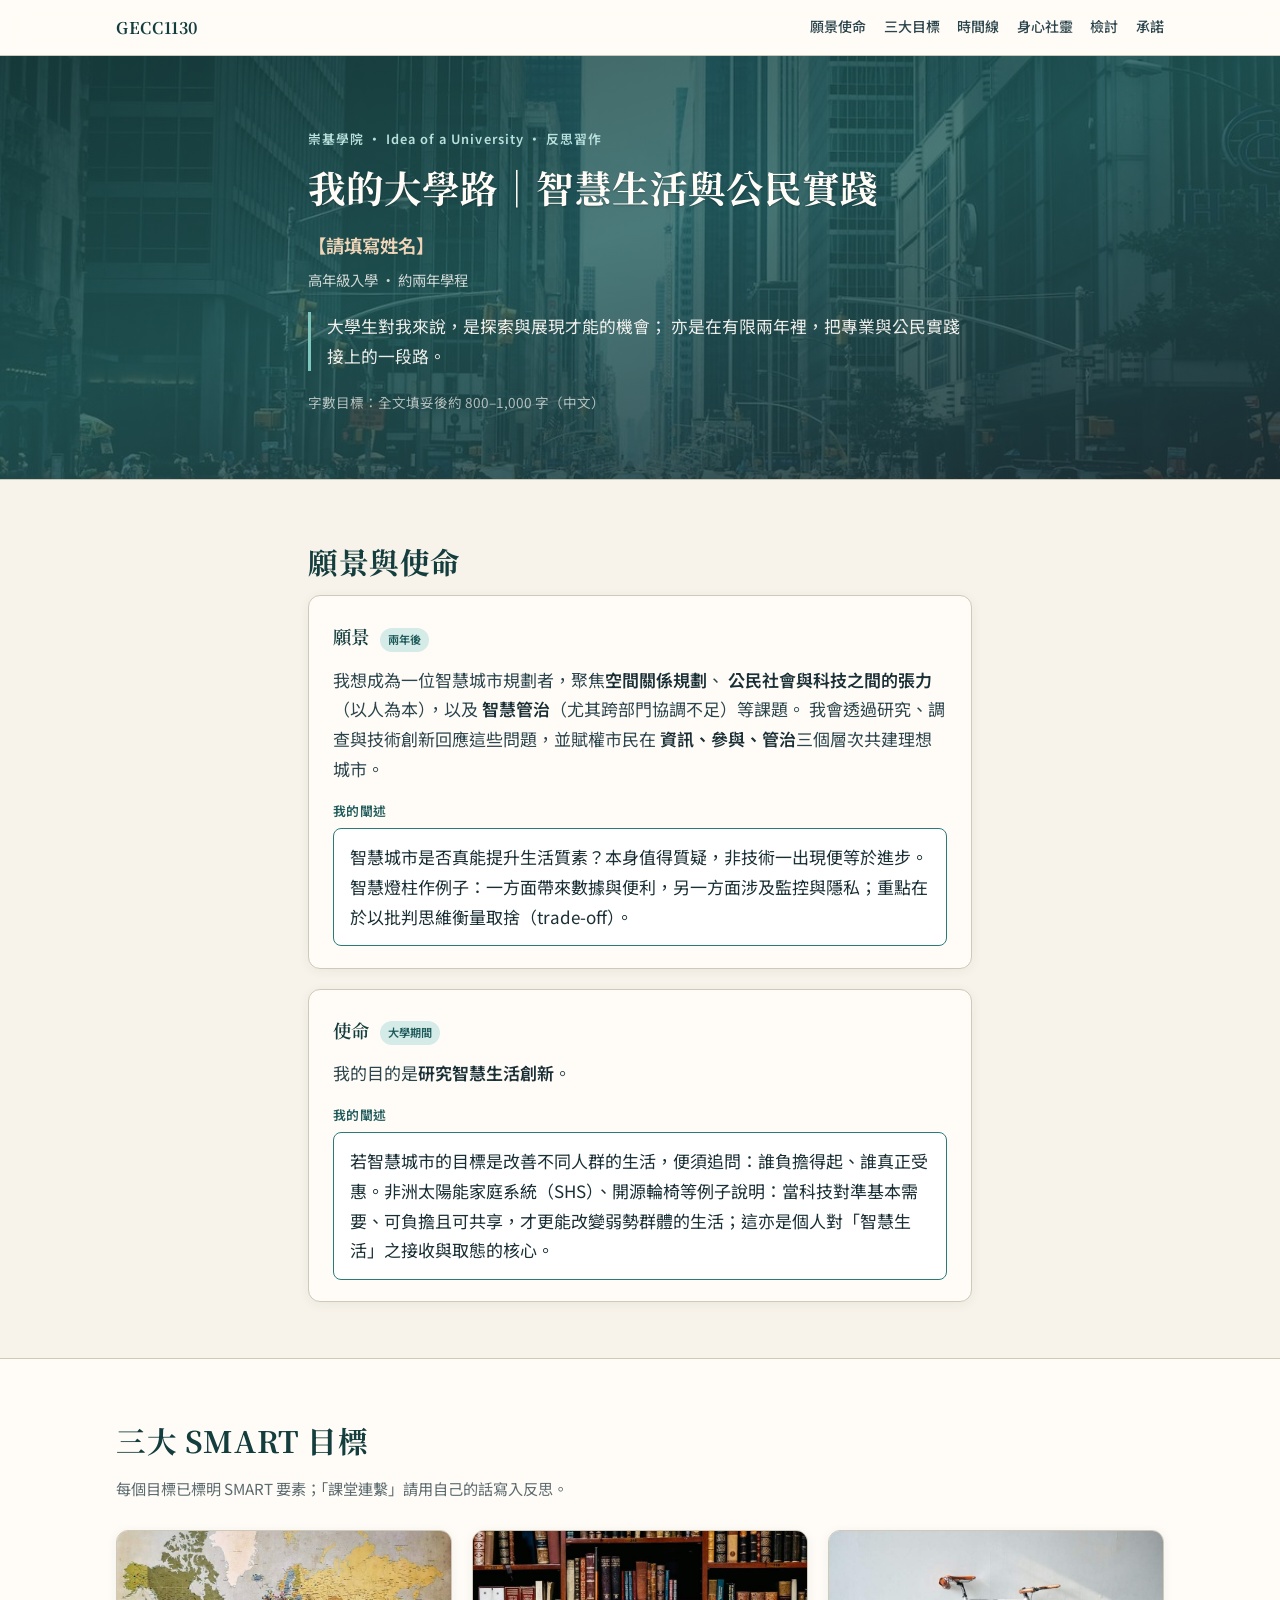
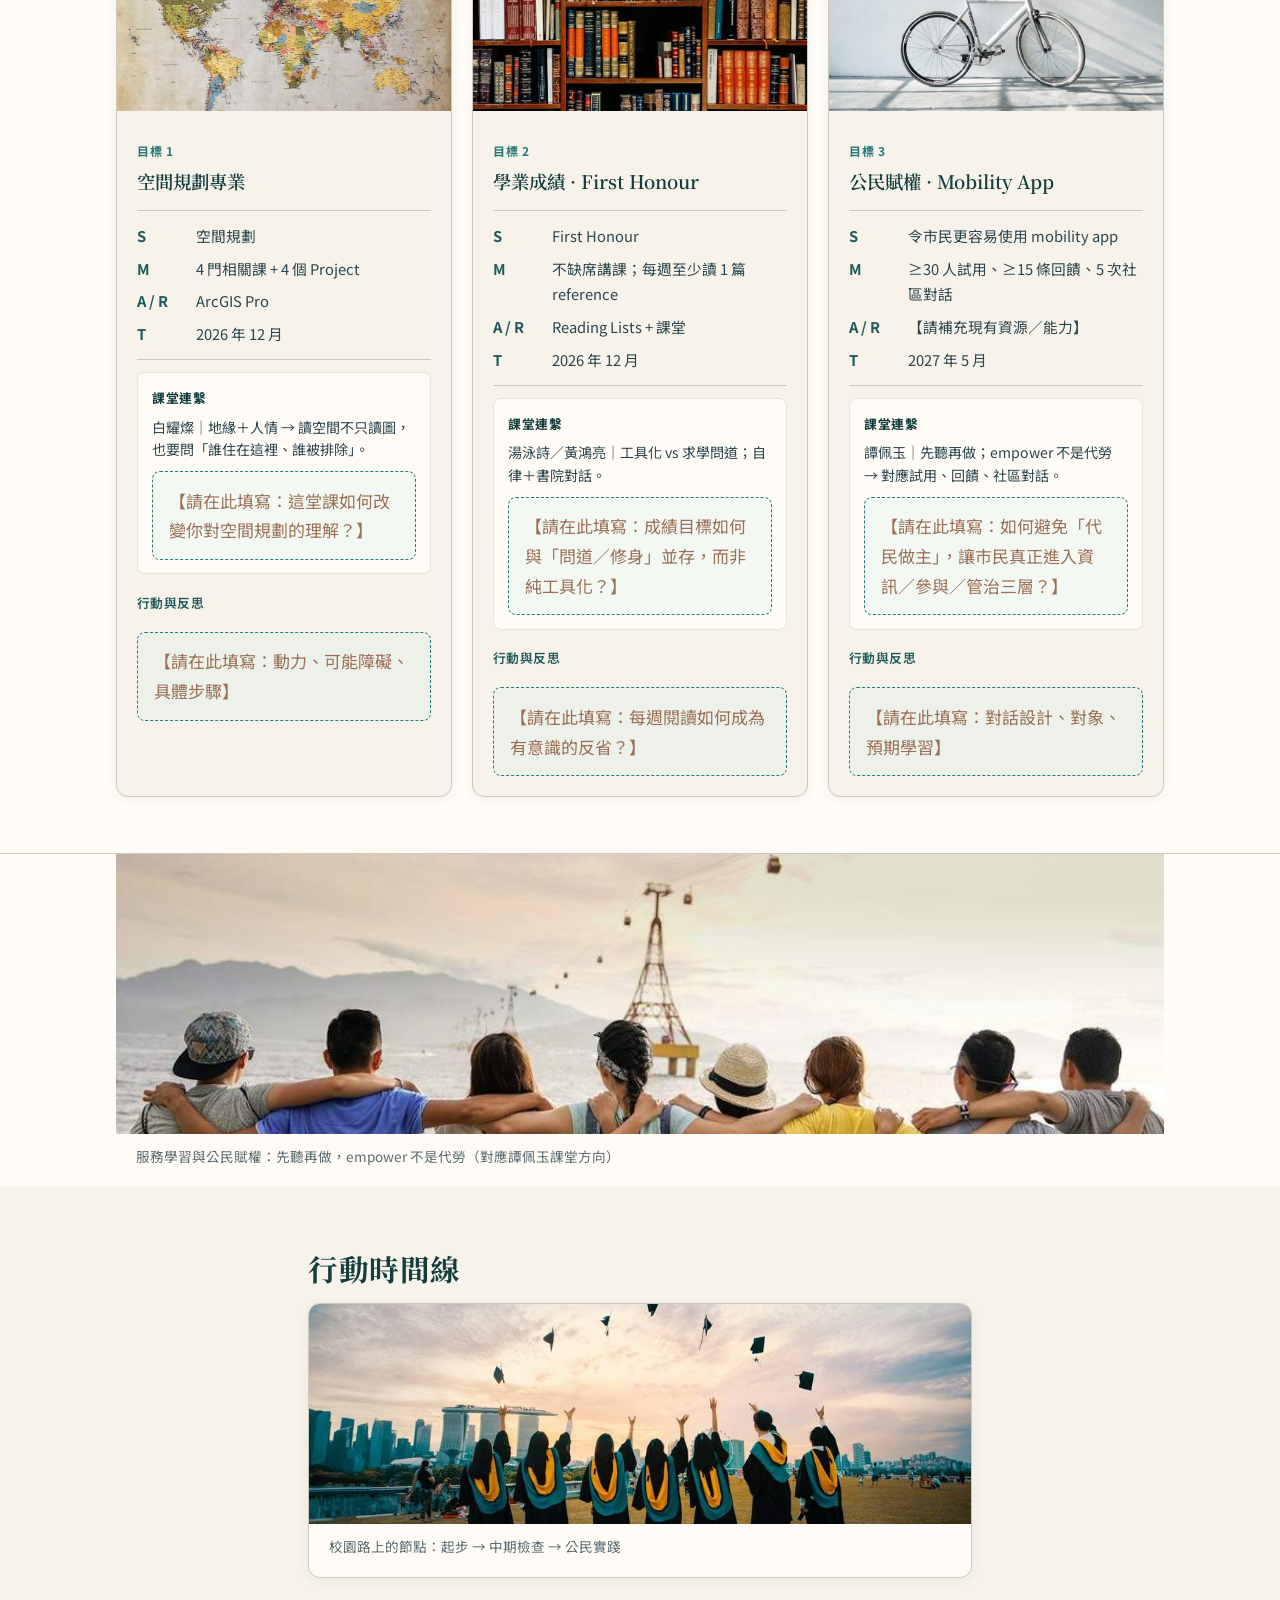
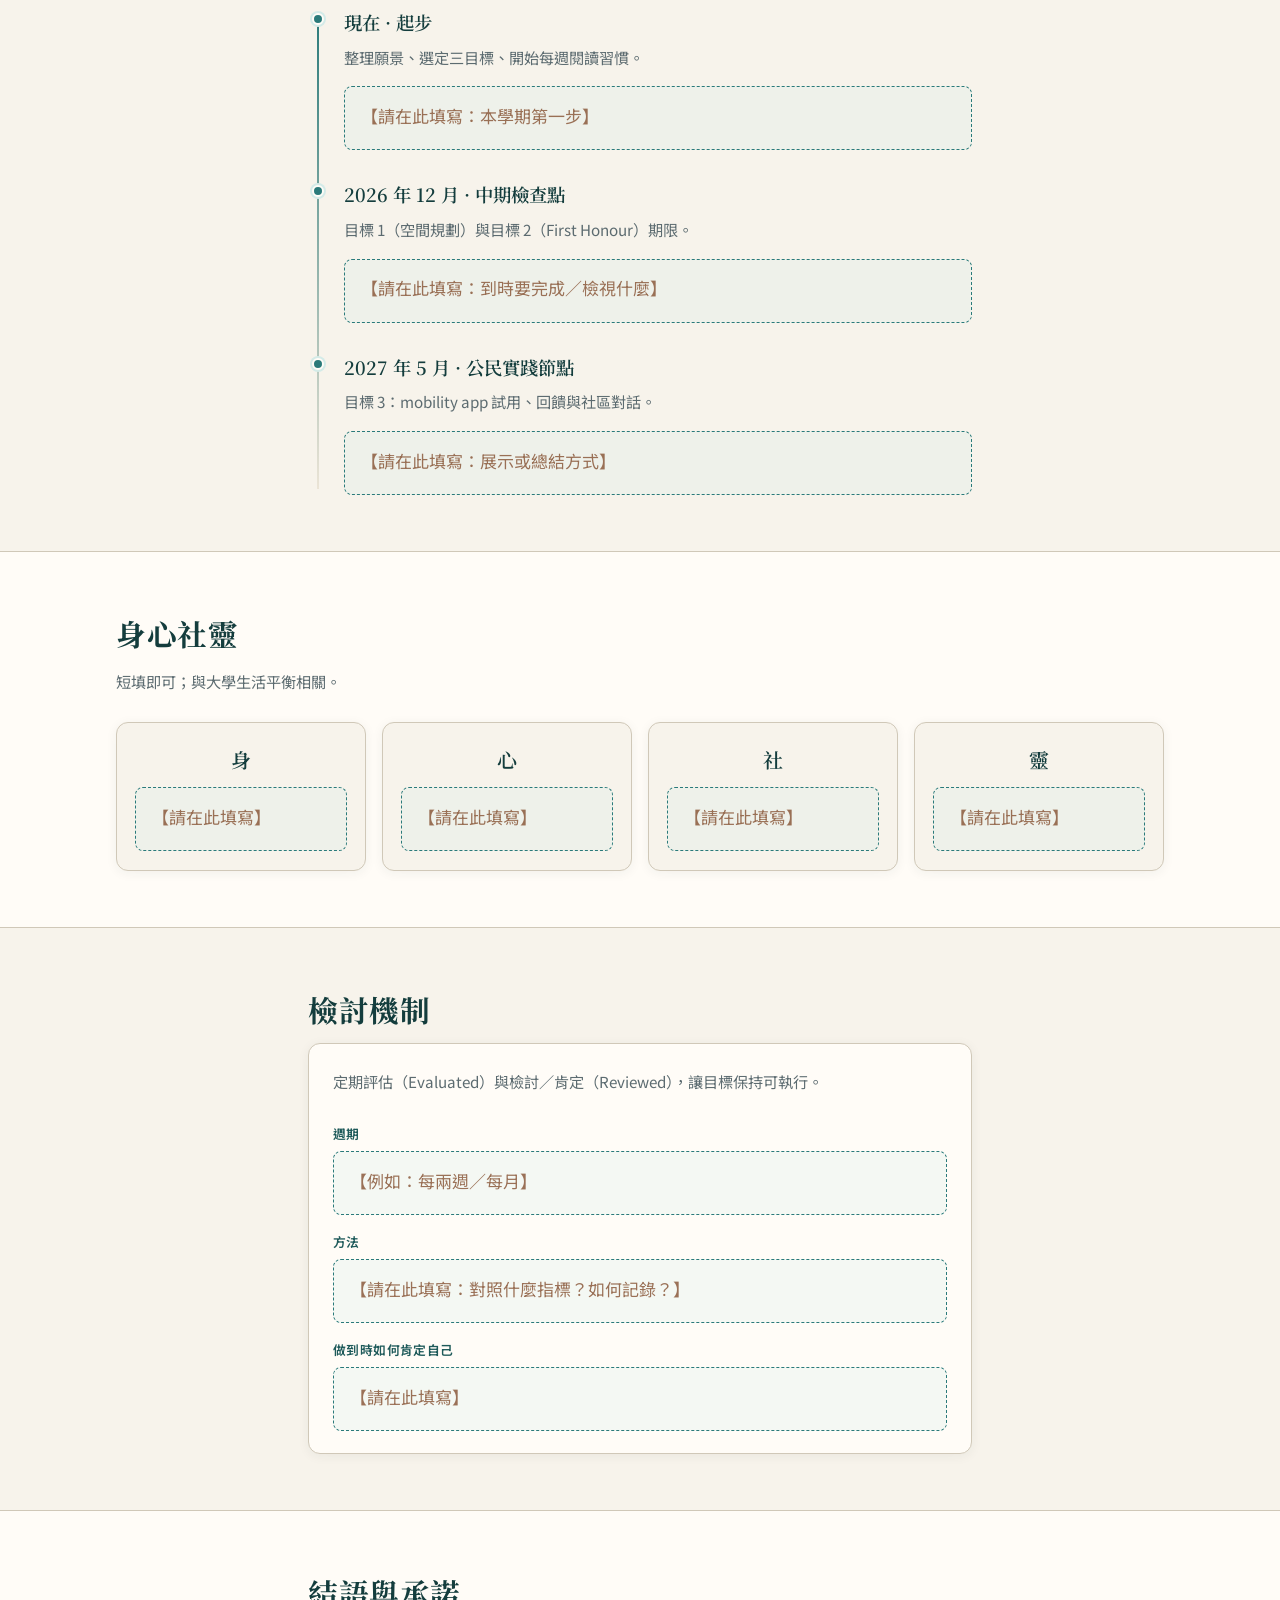
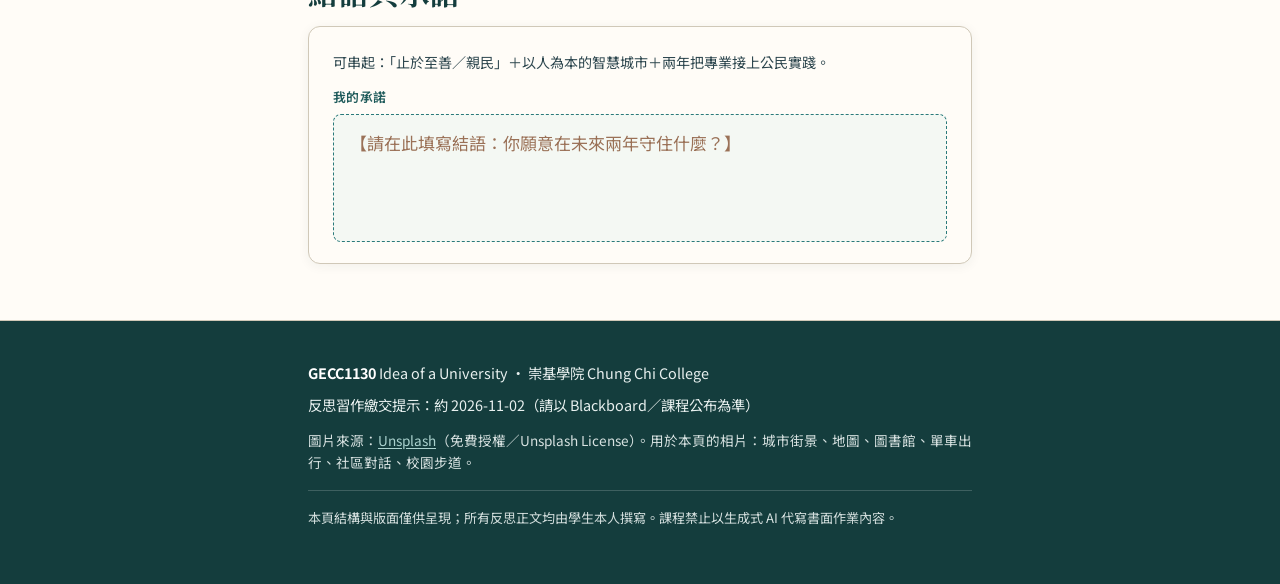
==== commit d2ff82ff: "Add mission elaboration: who benefits from smart living" ====
--- a/index.html
+++ b/index.html
@@ -71,8 +71,10 @@
         <article class="panel">
           <h3>使命 <span class="tag">大學期間</span></h3>
           <p class="prefill">我的目的是<strong>研究智慧生活創新</strong>。</p>
-          <label class="blank-label" for="mission-essay">我的闡述</label>
-          <div class="blank-box" id="mission-essay" contenteditable="true" role="textbox" aria-multiline="true" data-placeholder="【請在此填寫：你如何理解「智慧生活創新」？它與公民賦權有何關係？】"></div>
+                    <label class="blank-label" for="mission-essay">我的闡述</label>
+          <div class="blank-box filled" id="mission-essay">
+            <p>若智慧城市的目標是改善不同人群的生活，便須追問：誰負擔得起、誰真正受惠。非洲太陽能家庭系統（SHS）、開源輪椅等例子說明：當科技對準基本需要、可負擔且可共享，才更能改變弱勢群體的生活；這亦是個人對「智慧生活」之接收與取態的核心。</p>
+          </div>
         </article>
       </div>
     </section>
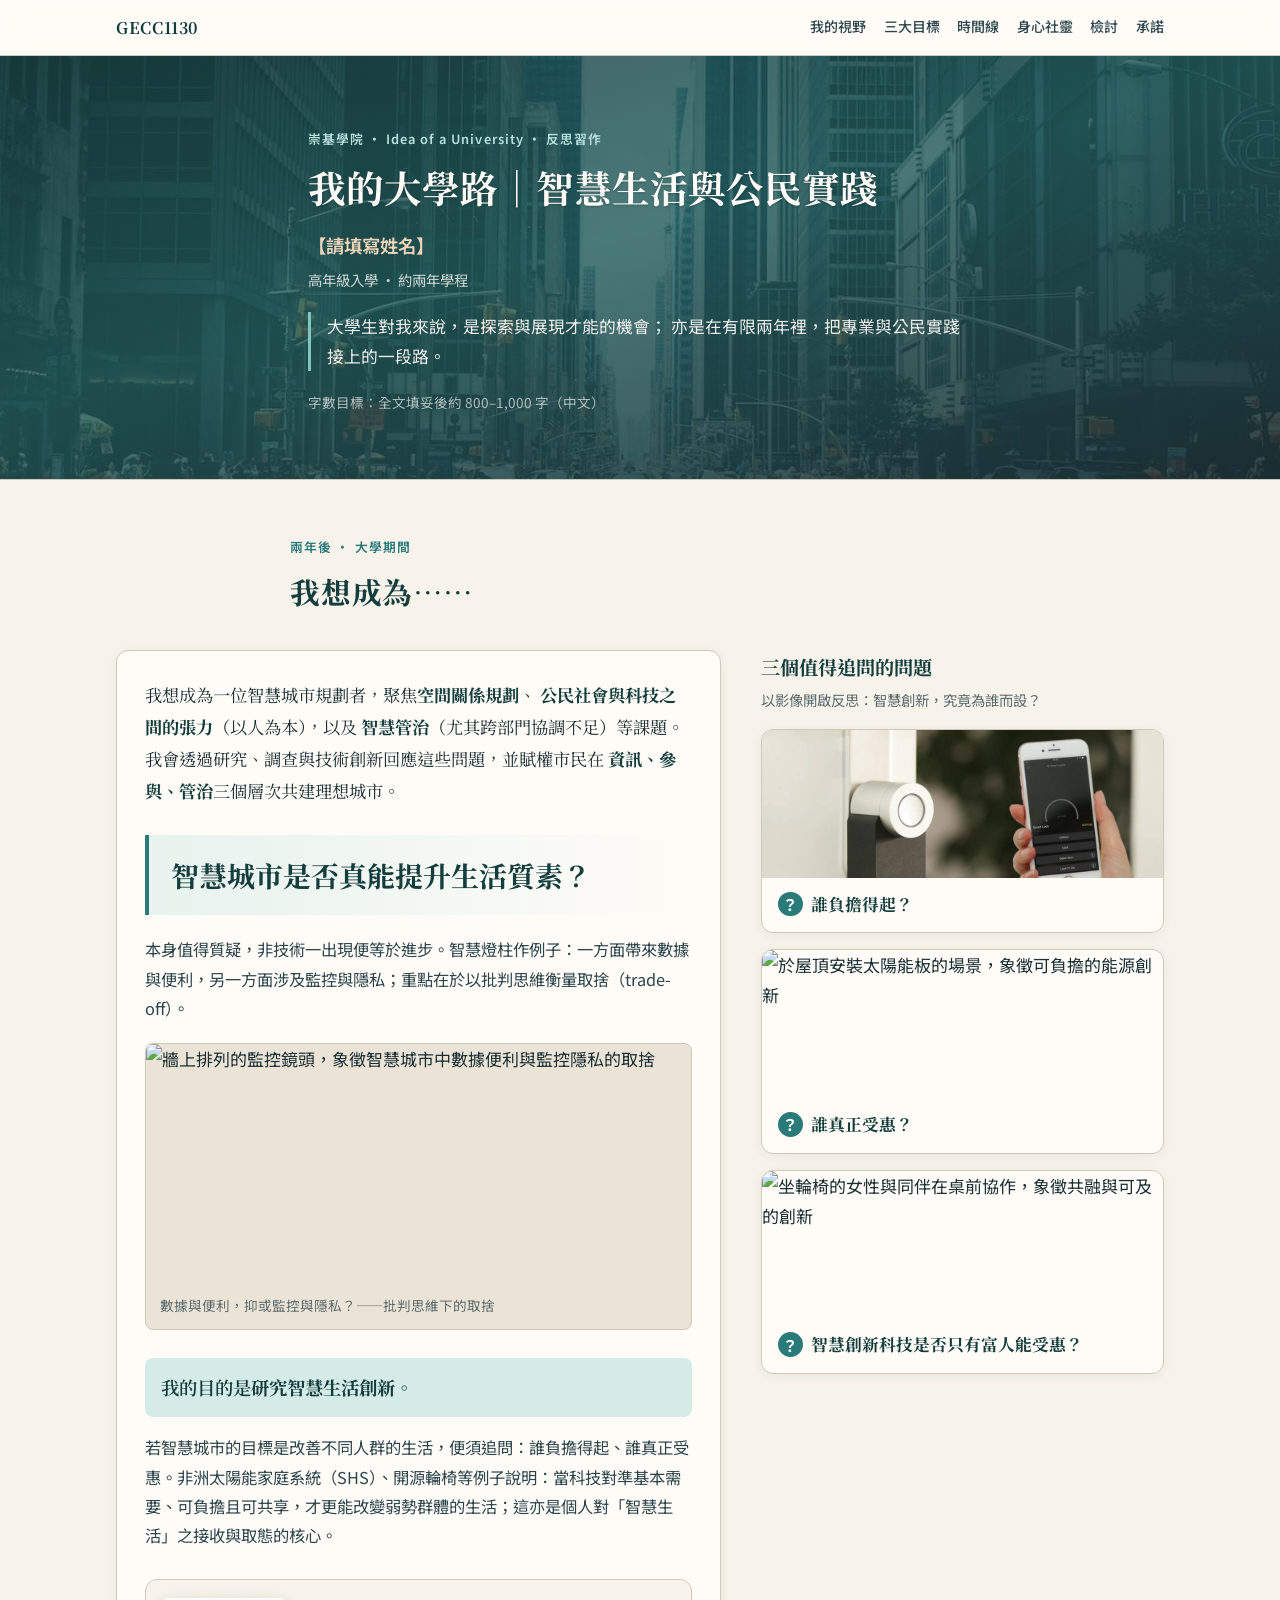
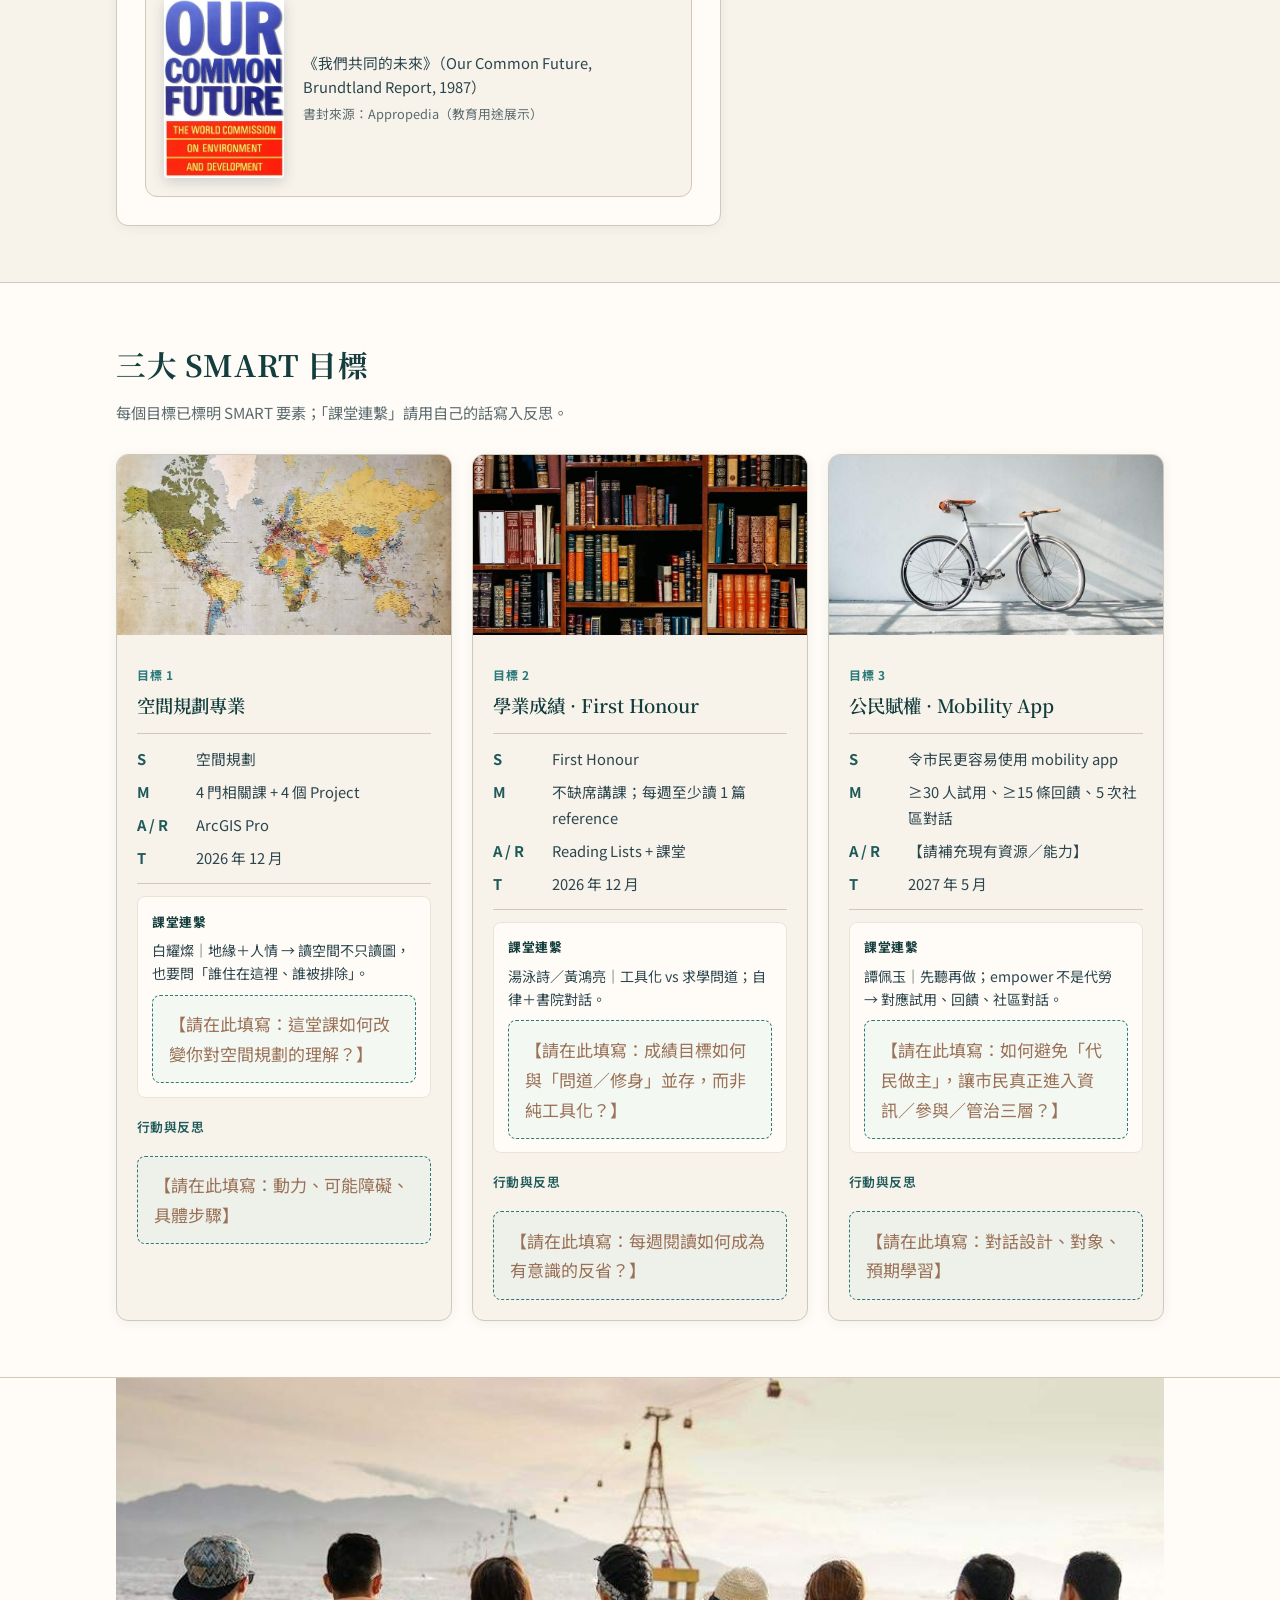
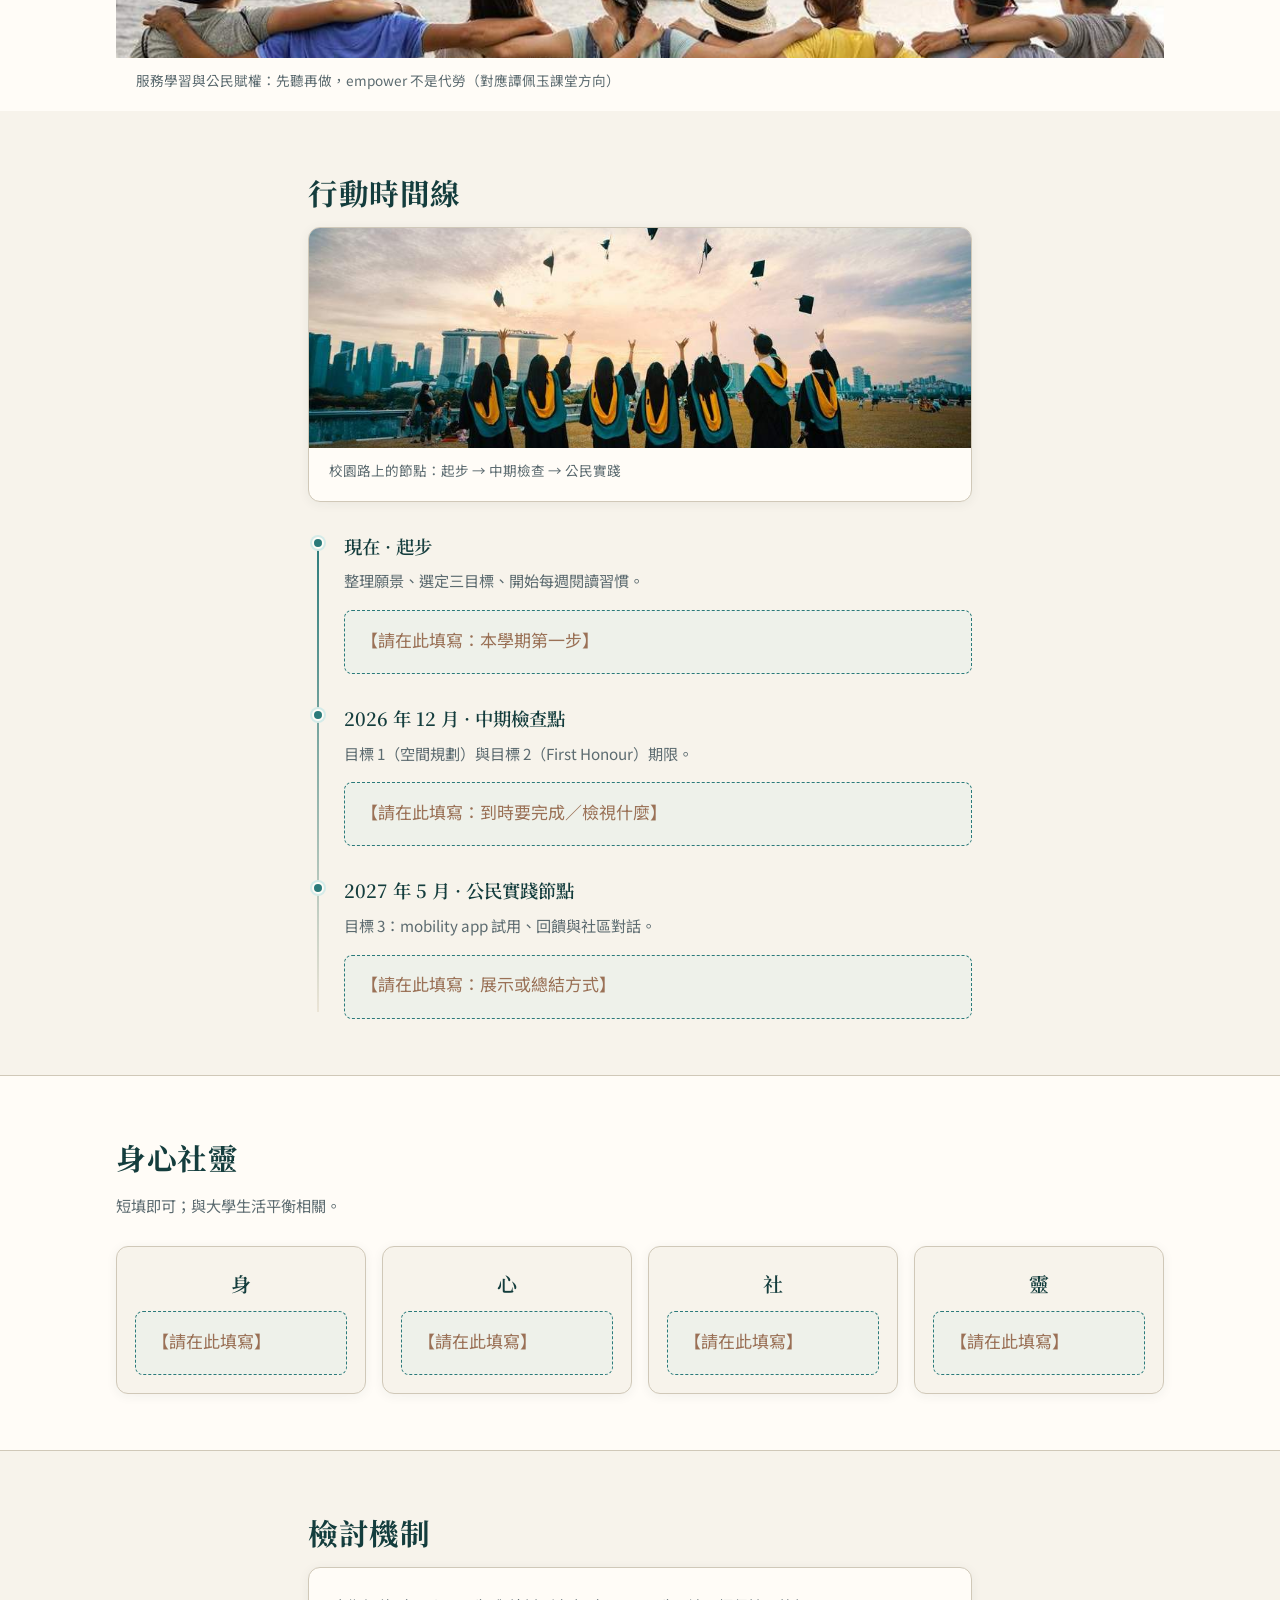
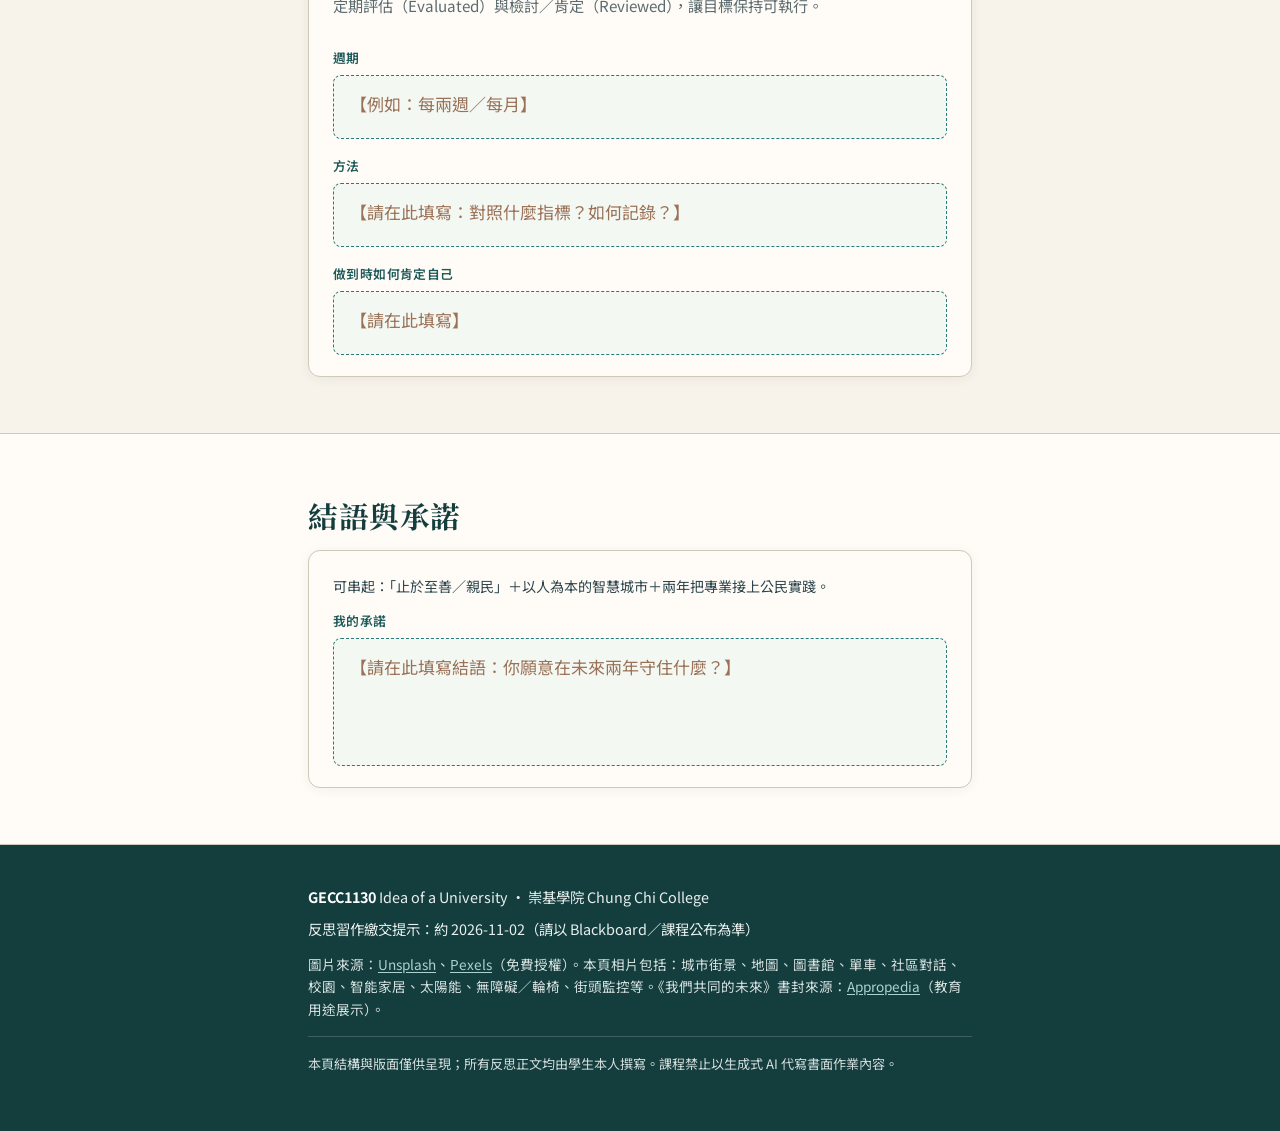
==== commit b3b054ce: "Redesign vision into personal essay with question gallery and book cover" ====
--- a/index.html
+++ b/index.html
@@ -20,7 +20,7 @@
         <span></span><span></span><span></span>
       </button>
       <nav id="site-nav" class="site-nav" aria-label="頁面導覽">
-        <a href="#vision">願景使命</a>
+        <a href="#vision">我的視野</a>
         <a href="#goals">三大目標</a>
         <a href="#timeline">時間線</a>
         <a href="#wellbeing">身心社靈</a>
@@ -48,34 +48,83 @@
       </div>
     </section>
 
-    <!-- 2. Vision & Mission -->
-    <section id="vision" class="section">
-      <div class="container narrow">
-        <h2>願景與使命</h2>
-
-        <article class="panel">
-          <h3>願景 <span class="tag">兩年後</span></h3>
-          <p class="prefill">
-            我想成為一位智慧城市規劃者，聚焦<strong>空間關係規劃</strong>、
-            <strong>公民社會與科技之間的張力</strong>（以人為本），以及
-            <strong>智慧管治</strong>（尤其跨部門協調不足）等課題。
-            我會透過研究、調查與技術創新回應這些問題，並賦權市民在
-            <strong>資訊、參與、管治</strong>三個層次共建理想城市。
-          </p>
-          <label class="blank-label" for="vision-essay">我的闡述</label>
-          <div class="blank-box filled" id="vision-essay">
-            <p>智慧城市是否真能提升生活質素？本身值得質疑，非技術一出現便等於進步。智慧燈柱作例子：一方面帶來數據與便利，另一方面涉及監控與隱私；重點在於以批判思維衡量取捨（trade-off）。</p>
-          </div>
-        </article>
-
-        <article class="panel">
-          <h3>使命 <span class="tag">大學期間</span></h3>
-          <p class="prefill">我的目的是<strong>研究智慧生活創新</strong>。</p>
-                    <label class="blank-label" for="mission-essay">我的闡述</label>
-          <div class="blank-box filled" id="mission-essay">
-            <p>若智慧城市的目標是改善不同人群的生活，便須追問：誰負擔得起、誰真正受惠。非洲太陽能家庭系統（SHS）、開源輪椅等例子說明：當科技對準基本需要、可負擔且可共享，才更能改變弱勢群體的生活；這亦是個人對「智慧生活」之接收與取態的核心。</p>
-          </div>
-        </article>
+    <!-- 2. 我的視野：一體敘事，非工作紙 -->
+    <section id="vision" class="section vision-essay-section">
+      <div class="container">
+        <header class="vision-header">
+          <p class="eyebrow-dark">兩年後 · 大學期間</p>
+          <h2>我想成為……</h2>
+        </header>
+
+        <div class="vision-layout">
+          <article class="vision-prose">
+            <p class="lead-desire">
+              我想成為一位智慧城市規劃者，聚焦<strong>空間關係規劃</strong>、
+              <strong>公民社會與科技之間的張力</strong>（以人為本），以及
+              <strong>智慧管治</strong>（尤其跨部門協調不足）等課題。
+              我會透過研究、調查與技術創新回應這些問題，並賦權市民在
+              <strong>資訊、參與、管治</strong>三個層次共建理想城市。
+            </p>
+
+            <blockquote class="pull-quote" cite="#vision">
+              <p>智慧城市是否真能提升生活質素？</p>
+            </blockquote>
+
+            <p class="reflection">
+              本身值得質疑，非技術一出現便等於進步。智慧燈柱作例子：一方面帶來數據與便利，另一方面涉及監控與隱私；重點在於以批判思維衡量取捨（trade-off）。
+            </p>
+
+            <figure class="vision-inline-figure">
+              <img src="images/street-surveillance.svg" alt="牆上排列的監控鏡頭，象徵智慧城市中數據便利與監控隱私的取捨" width="1000" height="672" loading="lazy" decoding="async" />
+              <figcaption>數據與便利，抑或監控與隱私？——批判思維下的取捨</figcaption>
+            </figure>
+
+            <p class="mission-beat">
+              我的目的是<strong>研究智慧生活創新</strong>。
+            </p>
+
+            <p class="reflection">
+              若智慧城市的目標是改善不同人群的生活，便須追問：誰負擔得起、誰真正受惠。非洲太陽能家庭系統（SHS）、開源輪椅等例子說明：當科技對準基本需要、可負擔且可共享，才更能改變弱勢群體的生活；這亦是個人對「智慧生活」之接收與取態的核心。
+            </p>
+
+            <figure class="book-figure">
+              <img src="images/our-common-future-cover.svg" alt="《我們共同的未來》書封：Our Common Future, World Commission on Environment and Development" width="269" height="403" loading="lazy" decoding="async" />
+              <figcaption>
+                《我們共同的未來》（Our Common Future, Brundtland Report, 1987）
+                <span class="credit">書封來源：Appropedia（教育用途展示）</span>
+              </figcaption>
+            </figure>
+          </article>
+
+          <aside class="question-gallery" aria-label="探索提問">
+            <h3 class="gallery-title">三個值得追問的問題</h3>
+            <p class="gallery-lead">以影像開啟反思：智慧創新，究竟為誰而設？</p>
+
+            <figure class="q-card">
+              <img src="images/luxury-smart-home.svg" alt="以手機開啟智能門鎖的奢華智慧家居場景" width="1000" height="666" loading="lazy" decoding="async" />
+              <figcaption>
+                <span class="q-mark" aria-hidden="true">？</span>
+                <strong>誰負擔得起？</strong>
+              </figcaption>
+            </figure>
+
+            <figure class="q-card">
+              <img src="images/solar-homes.svg" alt="於屋頂安裝太陽能板的場景，象徵可負擔的能源創新" width="1000" height="750" loading="lazy" decoding="async" />
+              <figcaption>
+                <span class="q-mark" aria-hidden="true">？</span>
+                <strong>誰真正受惠？</strong>
+              </figcaption>
+            </figure>
+
+            <figure class="q-card">
+              <img src="images/inclusive-mobility.svg" alt="坐輪椅的女性與同伴在桌前協作，象徵共融與可及的創新" width="1000" height="666" loading="lazy" decoding="async" />
+              <figcaption>
+                <span class="q-mark" aria-hidden="true">？</span>
+                <strong>智慧創新科技是否只有富人能受惠？</strong>
+              </figcaption>
+            </figure>
+          </aside>
+        </div>
       </div>
     </section>
 
@@ -278,7 +327,7 @@
     <div class="container narrow">
       <p><strong>GECC1130</strong> Idea of a University · 崇基學院 Chung Chi College</p>
       <p>反思習作繳交提示：約 <time datetime="2026-11-02">2026-11-02</time>（請以 Blackboard／課程公布為準）</p>
-      <p class="footer-credits">圖片來源：<a href="https://unsplash.com/" rel="noopener noreferrer" target="_blank">Unsplash</a>（免費授權／Unsplash License）。用於本頁的相片：城市街景、地圖、圖書館、單車出行、社區對話、校園步道。</p>
+      <p class="footer-credits">圖片來源：<a href="https://unsplash.com/" rel="noopener noreferrer" target="_blank">Unsplash</a>、<a href="https://www.pexels.com/" rel="noopener noreferrer" target="_blank">Pexels</a>（免費授權）。本頁相片包括：城市街景、地圖、圖書館、單車、社區對話、校園、智能家居、太陽能、無障礙／輪椅、街頭監控等。《我們共同的未來》書封來源：<a href="https://www.appropedia.org/File:OurCommonFutureBookCover.png" rel="noopener noreferrer" target="_blank">Appropedia</a>（教育用途展示）。</p>
       <p class="footer-note">本頁結構與版面僅供呈現；所有反思正文均由學生本人撰寫。課程禁止以生成式 AI 代寫書面作業內容。</p>
     </div>
   </footer>
--- a/styles.css
+++ b/styles.css
@@ -266,6 +266,255 @@
   margin: 0;
 }
 
+
+/* Vision essay — personal expression (not worksheet) */
+.eyebrow-dark {
+  font-size: 0.8rem;
+  font-weight: 600;
+  letter-spacing: 0.08em;
+  color: var(--accent);
+  margin: 0 0 0.5rem;
+}
+
+.vision-header {
+  max-width: var(--max-text);
+  margin: 0 auto 2rem;
+  padding: 0 0.15rem;
+}
+
+.vision-header h2 {
+  margin-bottom: 0;
+}
+
+.vision-layout {
+  display: grid;
+  grid-template-columns: minmax(0, 1.35fr) minmax(0, 0.9fr);
+  gap: 2.25rem 2.5rem;
+  align-items: start;
+}
+
+.vision-prose {
+  background: var(--paper);
+  border: 1px solid var(--line);
+  border-radius: var(--radius);
+  padding: 1.75rem 1.75rem 1.5rem;
+  box-shadow: var(--shadow);
+}
+
+.vision-prose .lead-desire {
+  font-family: var(--font-serif);
+  font-size: 1.08rem;
+  line-height: 1.85;
+  color: var(--ink);
+  margin: 0 0 1.5rem;
+}
+
+.vision-prose .lead-desire strong {
+  color: var(--teal-deep);
+  font-weight: 700;
+}
+
+.pull-quote {
+  margin: 1.75rem 0 1.25rem;
+  padding: 1.25rem 1.35rem;
+  border-left: 4px solid var(--accent);
+  background: linear-gradient(90deg, rgba(212, 235, 232, 0.55), transparent);
+  border-radius: 0 var(--radius-sm) var(--radius-sm) 0;
+}
+
+.pull-quote p {
+  font-family: var(--font-serif);
+  font-size: clamp(1.35rem, 2.8vw, 1.75rem);
+  font-weight: 700;
+  line-height: 1.45;
+  color: var(--teal-deep);
+  margin: 0;
+}
+
+.vision-prose .reflection {
+  margin: 0 0 1.25rem;
+  color: var(--ink-soft);
+  font-size: 1.02rem;
+  line-height: 1.8;
+}
+
+.vision-prose .mission-beat {
+  margin: 1.75rem 0 1rem;
+  padding: 0.85rem 1rem;
+  font-family: var(--font-serif);
+  font-size: 1.15rem;
+  font-weight: 600;
+  color: var(--teal-deep);
+  background: var(--accent-soft);
+  border-radius: var(--radius-sm);
+}
+
+.vision-prose .mission-beat strong {
+  font-weight: 700;
+}
+
+.vision-inline-figure {
+  margin: 1.25rem 0 1.5rem;
+  border-radius: var(--radius-sm);
+  overflow: hidden;
+  border: 1px solid var(--line);
+  background: var(--cream-dark);
+}
+
+.vision-inline-figure img {
+  display: block;
+  width: 100%;
+  max-height: 240px;
+  object-fit: cover;
+  object-position: center;
+}
+
+.vision-inline-figure figcaption {
+  font-size: 0.85rem;
+  color: var(--muted);
+  padding: 0.65rem 0.9rem 0.85rem;
+  margin: 0;
+  line-height: 1.5;
+}
+
+.book-figure {
+  display: flex;
+  flex-wrap: wrap;
+  align-items: center;
+  gap: 1.15rem;
+  margin: 1.75rem 0 0.25rem;
+  padding: 1.15rem;
+  border: 1px solid var(--line);
+  border-radius: var(--radius);
+  background: var(--cream);
+}
+
+.book-figure img {
+  width: 120px;
+  height: auto;
+  flex-shrink: 0;
+  border-radius: 4px;
+  box-shadow: 0 4px 14px rgba(26, 47, 53, 0.18);
+  background: #fff;
+}
+
+.book-figure figcaption {
+  flex: 1;
+  min-width: 12rem;
+  margin: 0;
+  font-size: 0.92rem;
+  line-height: 1.6;
+  color: var(--ink-soft);
+}
+
+.book-figure .credit {
+  display: block;
+  margin-top: 0.35rem;
+  font-size: 0.8rem;
+  color: var(--muted);
+}
+
+.question-gallery {
+  position: sticky;
+  top: calc(var(--header-h) + 0.75rem);
+}
+
+.gallery-title {
+  font-family: var(--font-serif);
+  font-size: 1.2rem;
+  font-weight: 700;
+  color: var(--teal-deep);
+  margin: 0 0 0.35rem;
+}
+
+.gallery-lead {
+  margin: 0 0 1.1rem;
+  font-size: 0.9rem;
+  color: var(--muted);
+  line-height: 1.55;
+}
+
+.q-card {
+  margin: 0 0 1rem;
+  border-radius: var(--radius);
+  overflow: hidden;
+  border: 1px solid var(--line);
+  background: var(--paper);
+  box-shadow: var(--shadow);
+}
+
+.q-card:last-child {
+  margin-bottom: 0;
+}
+
+.q-card img {
+  display: block;
+  width: 100%;
+  height: 148px;
+  object-fit: cover;
+  object-position: center;
+}
+
+.q-card figcaption {
+  display: flex;
+  align-items: flex-start;
+  gap: 0.55rem;
+  margin: 0;
+  padding: 0.85rem 1rem 1rem;
+  font-family: var(--font-serif);
+  font-size: 1.05rem;
+  line-height: 1.45;
+  color: var(--teal-deep);
+}
+
+.q-card figcaption strong {
+  font-weight: 700;
+}
+
+.q-mark {
+  flex-shrink: 0;
+  display: inline-flex;
+  align-items: center;
+  justify-content: center;
+  width: 1.55rem;
+  height: 1.55rem;
+  border-radius: 50%;
+  background: var(--accent);
+  color: #fff;
+  font-family: var(--font-sans);
+  font-size: 1rem;
+  font-weight: 700;
+  line-height: 1;
+}
+
+@media (max-width: 900px) {
+  .vision-layout {
+    grid-template-columns: 1fr;
+  }
+
+  .question-gallery {
+    position: static;
+  }
+
+  .q-card img {
+    height: 180px;
+  }
+}
+
+@media print {
+  .vision-inline-figure,
+  .question-gallery,
+  .book-figure img {
+    display: none !important;
+  }
+
+  .book-figure {
+    border: none;
+    padding: 0;
+    background: transparent;
+  }
+}
+
 /* Goal card images */
 .goal-media {
   margin: 0;
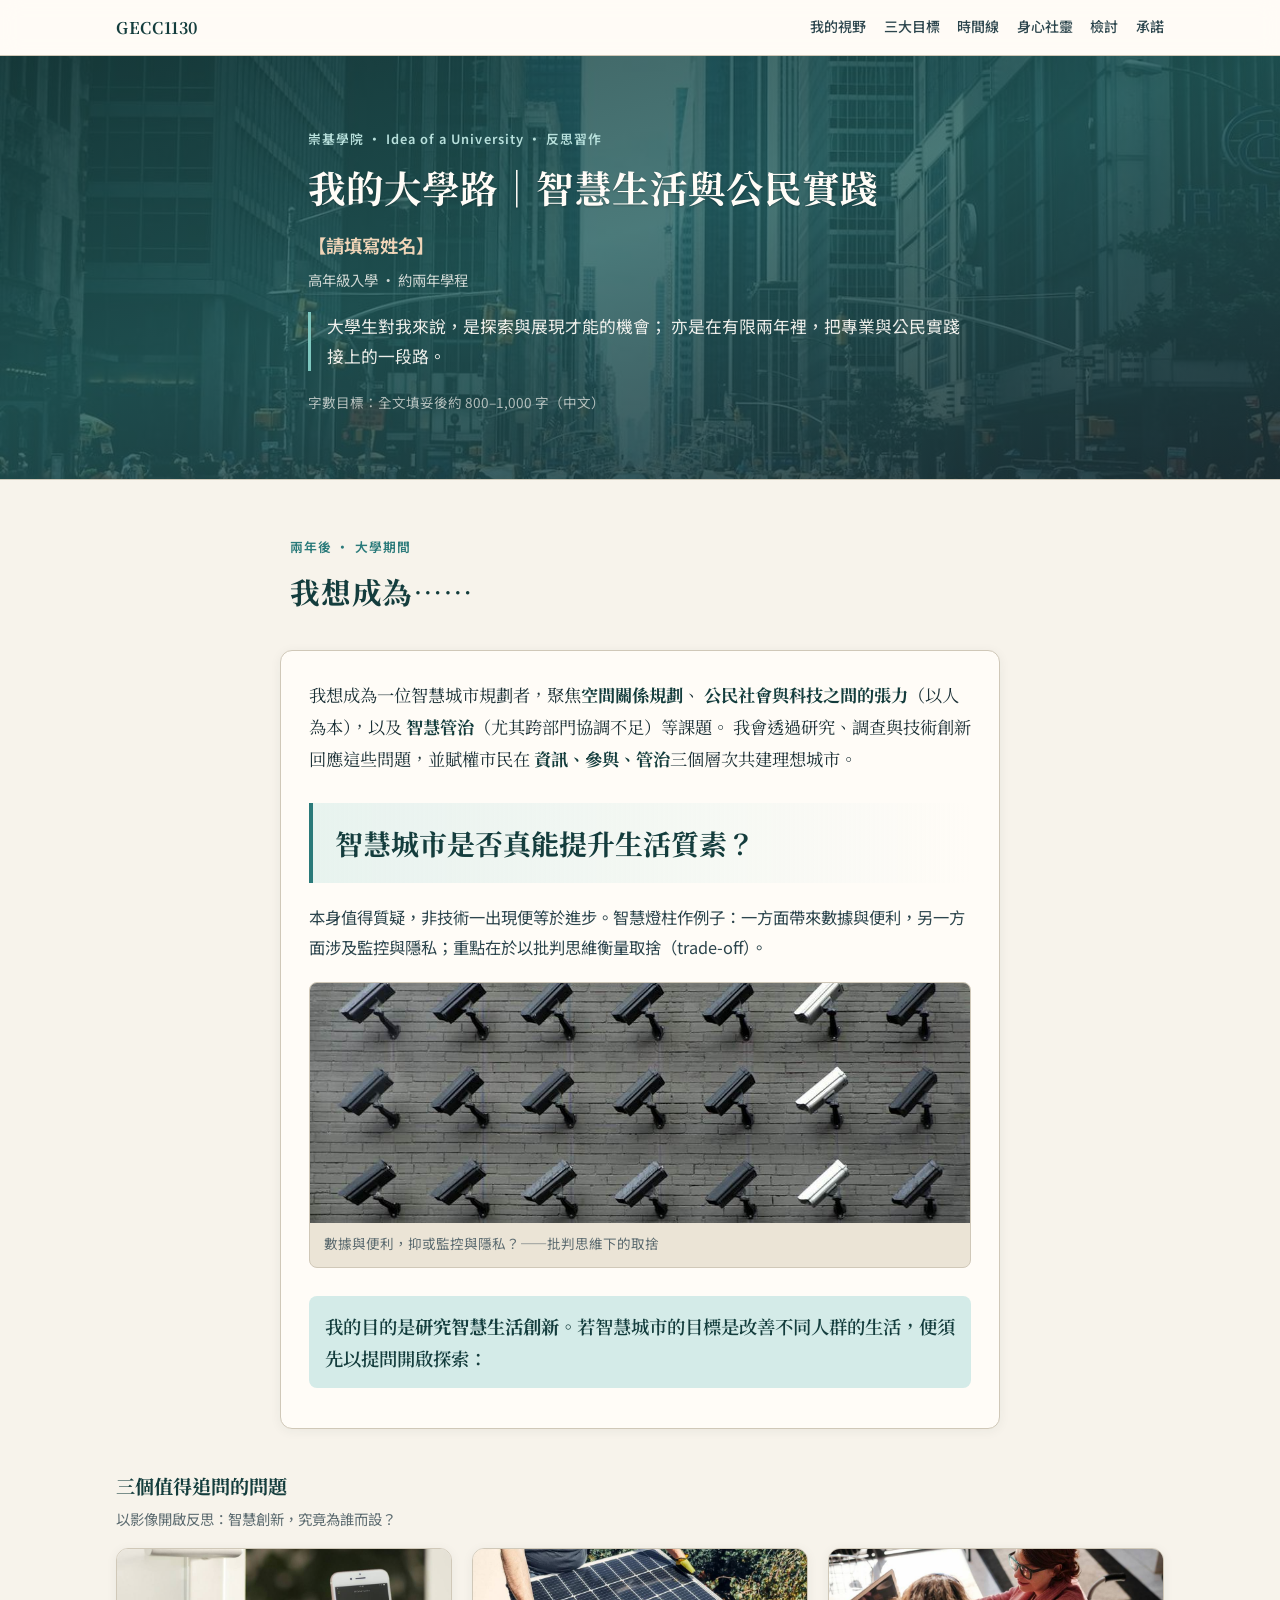
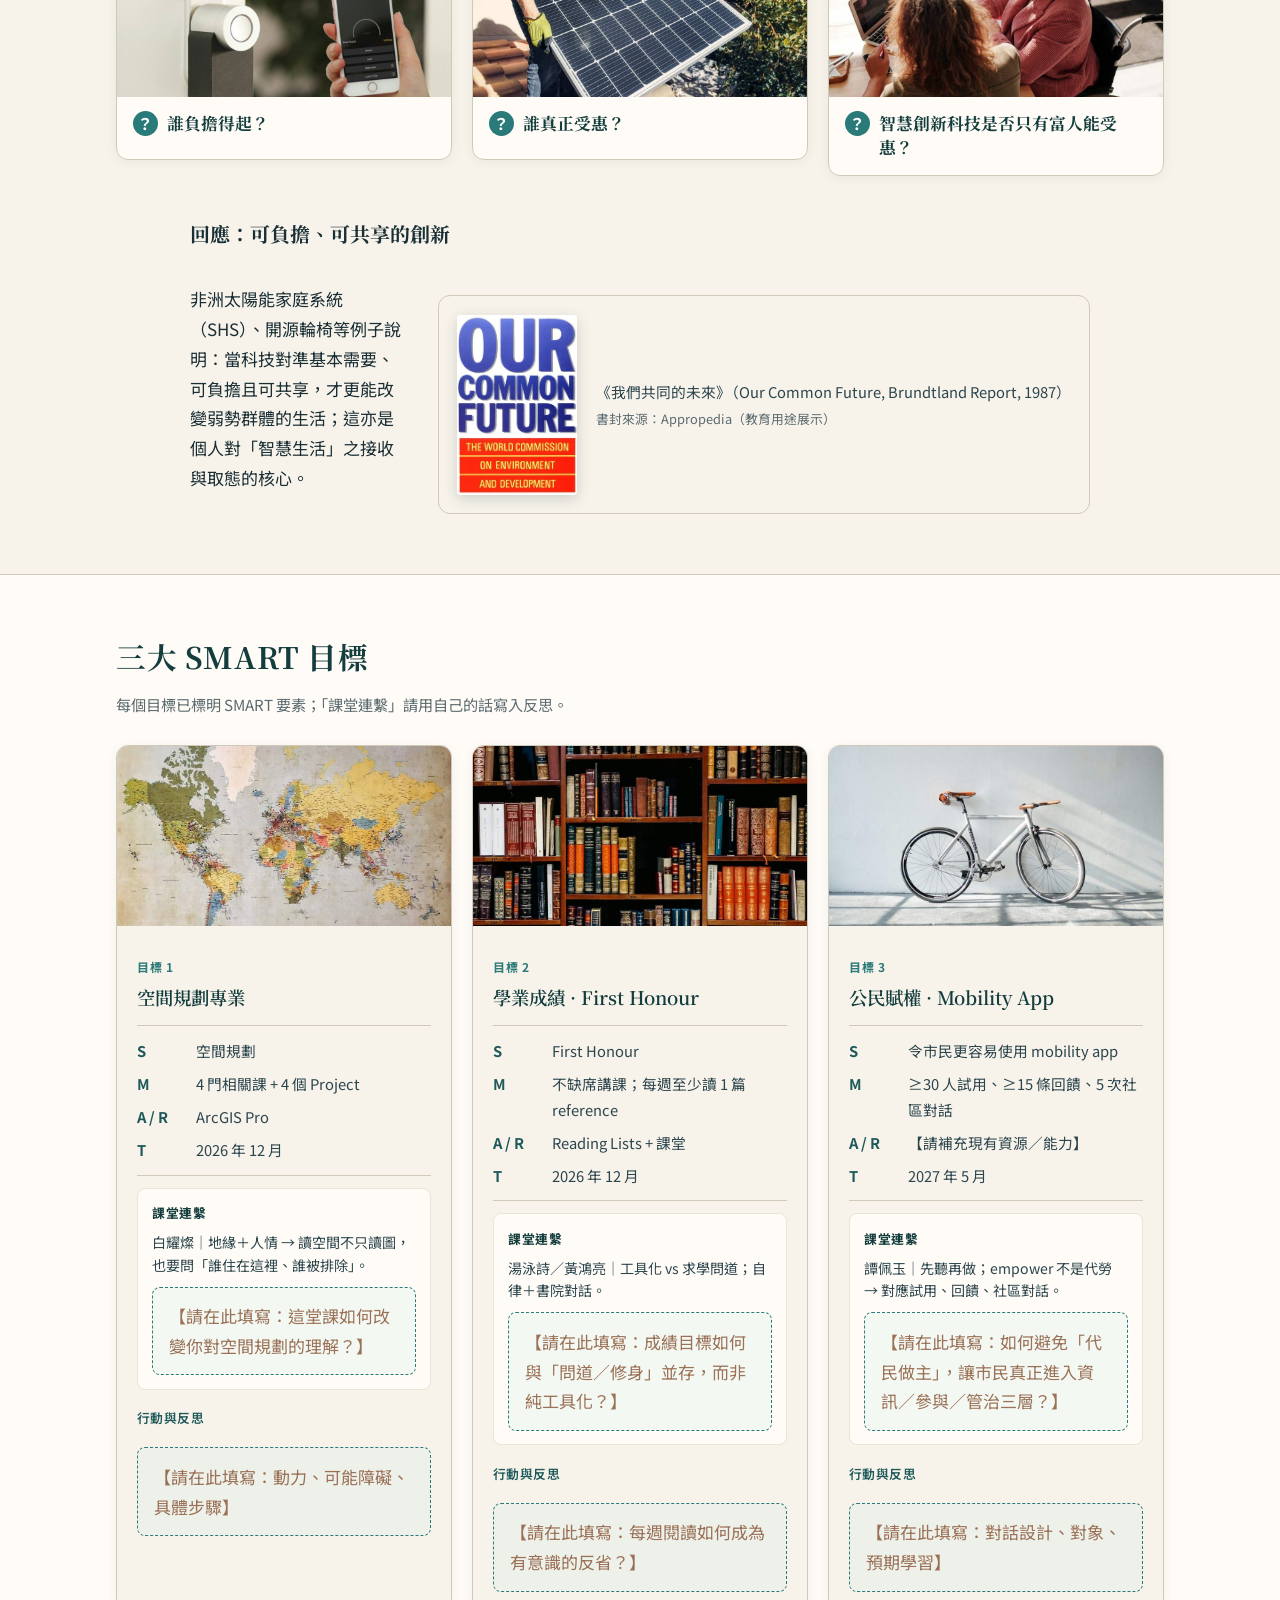
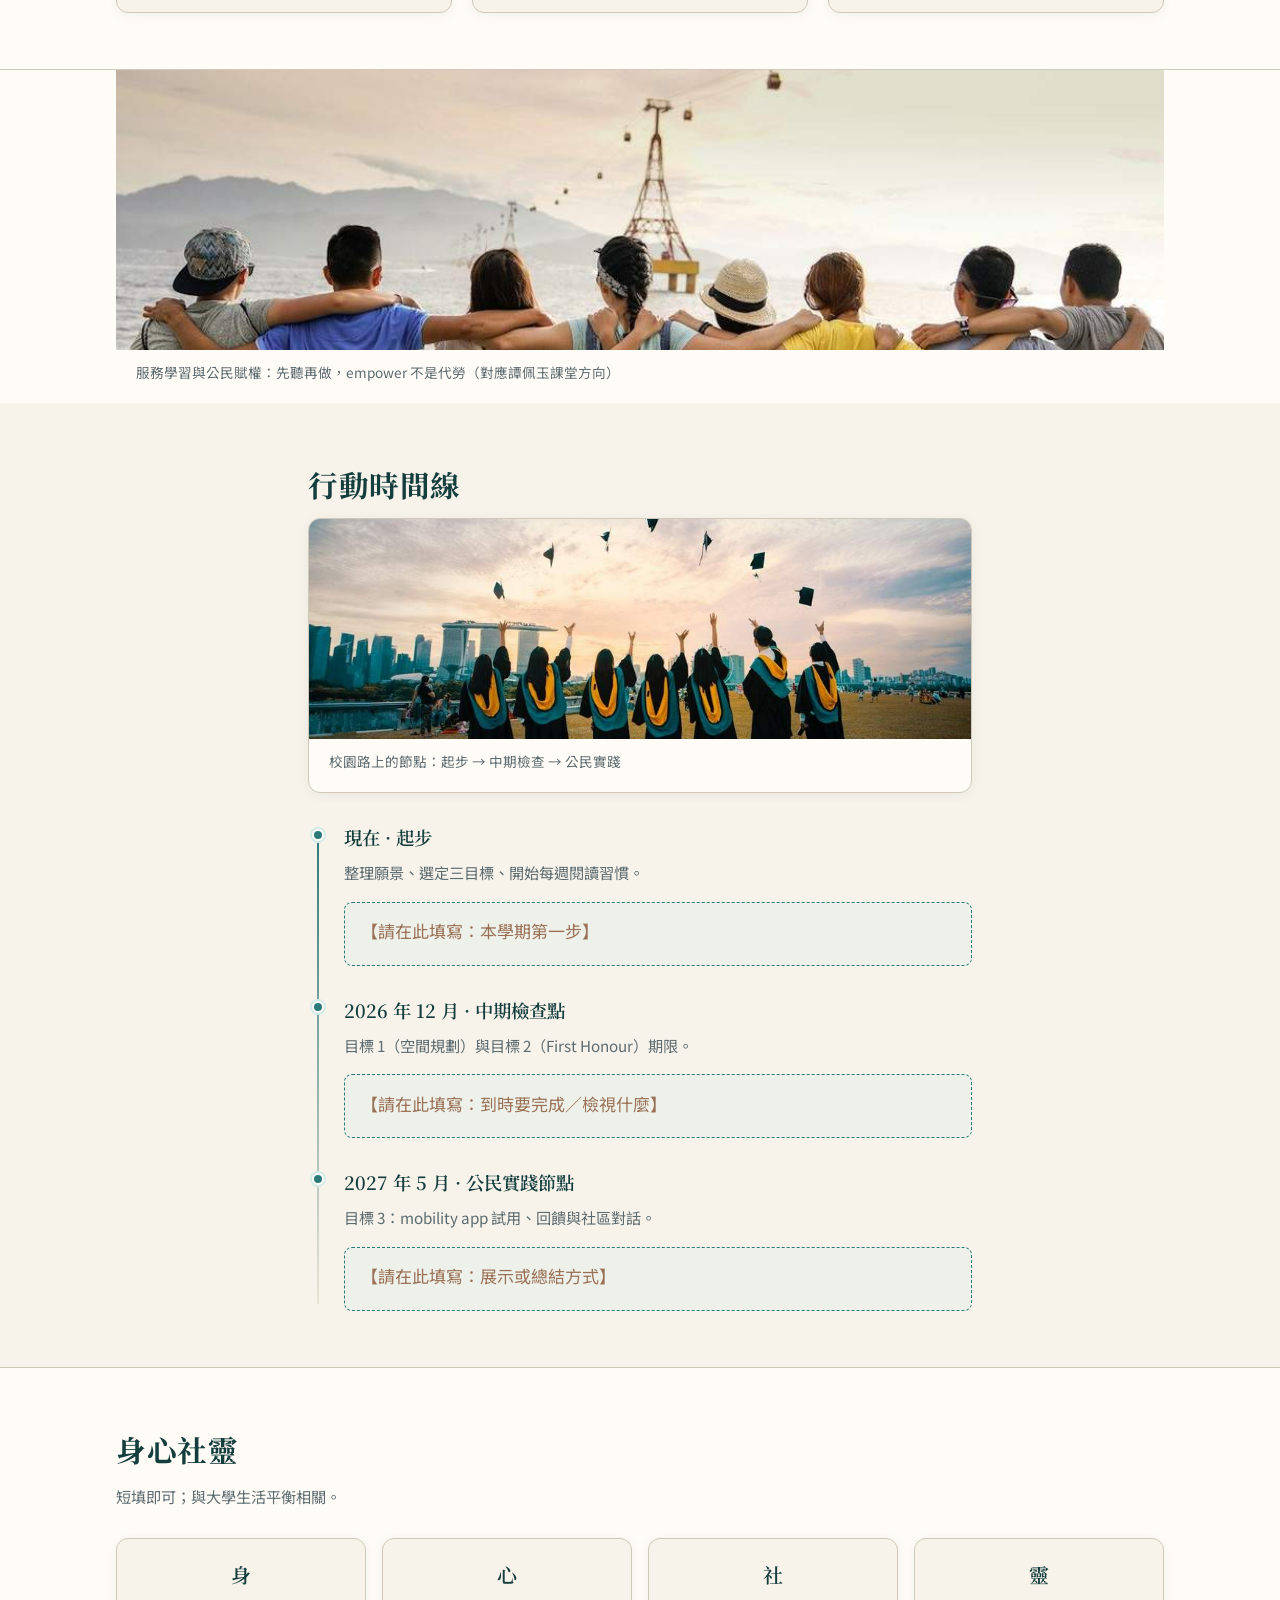
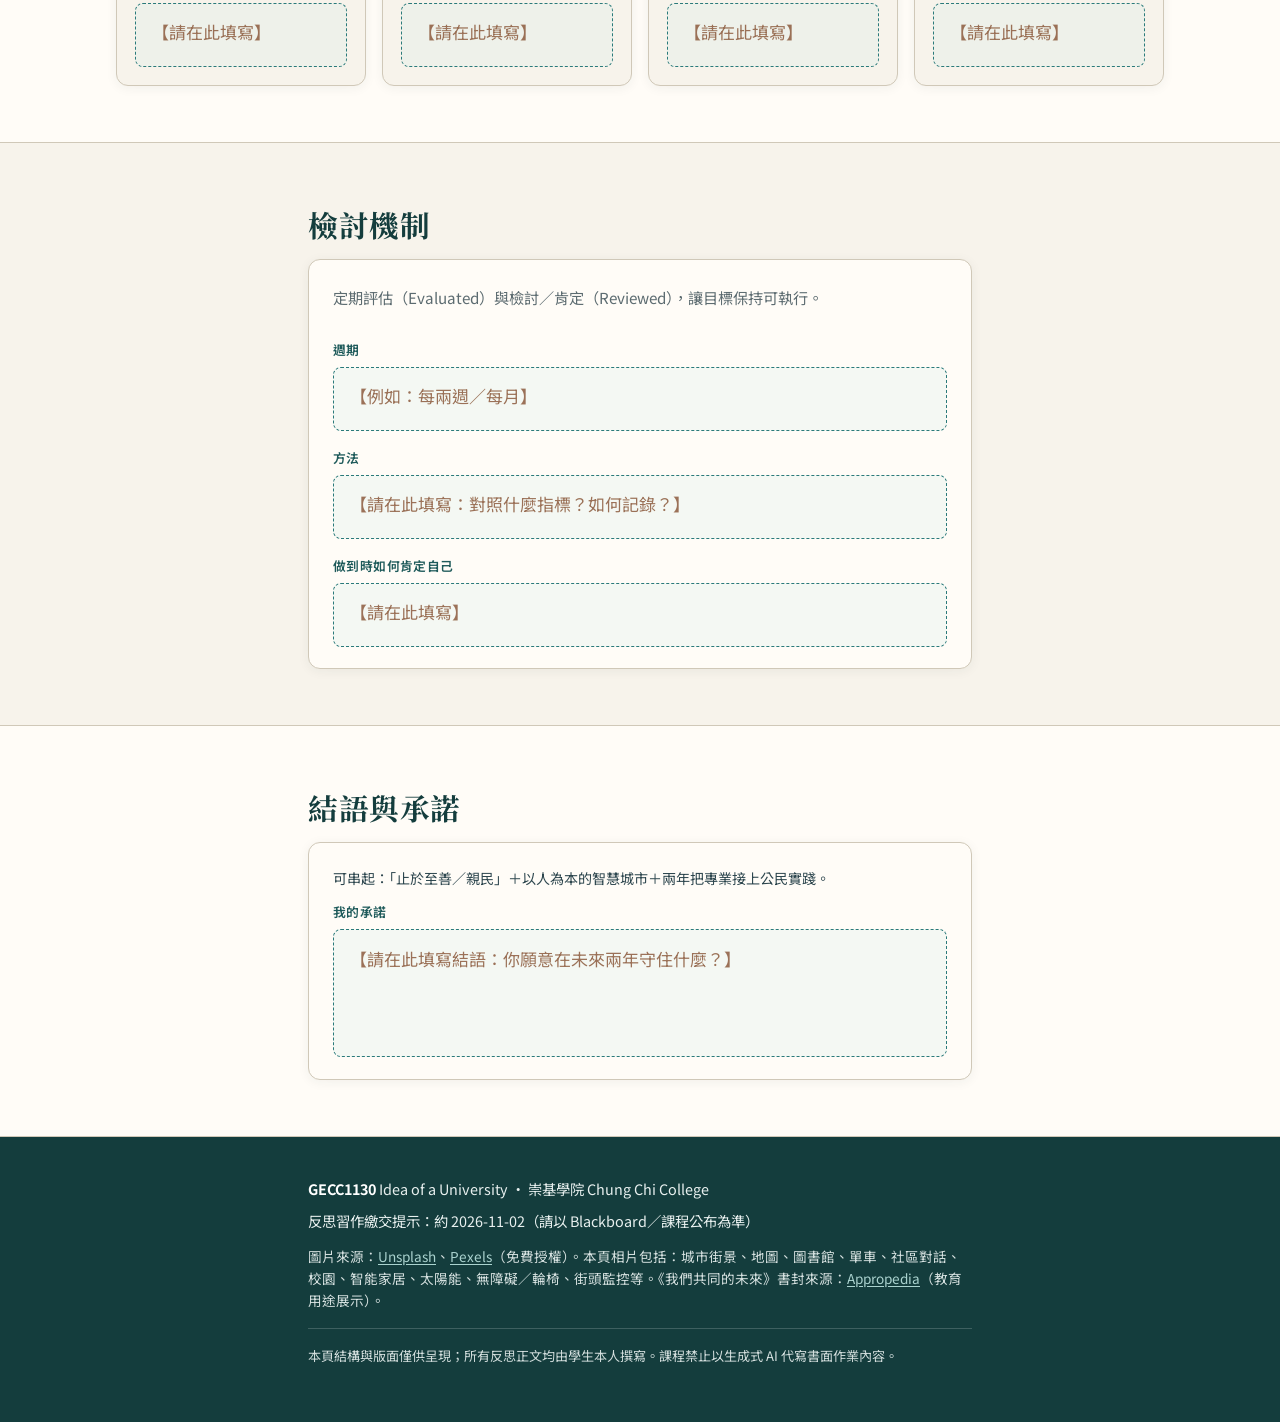
==== commit 3ebd141c: "Restructure vision: 3 question diagram then SHS/wheelchair argument" ====
--- a/index.html
+++ b/index.html
@@ -56,7 +56,7 @@
           <h2>我想成為……</h2>
         </header>
 
-        <div class="vision-layout">
+        <div class="vision-flow">
           <article class="vision-prose">
             <p class="lead-desire">
               我想成為一位智慧城市規劃者，聚焦<strong>空間關係規劃</strong>、
@@ -80,50 +80,56 @@
             </figure>
 
             <p class="mission-beat">
-              我的目的是<strong>研究智慧生活創新</strong>。
+              我的目的是<strong>研究智慧生活創新</strong>。若智慧城市的目標是改善不同人群的生活，便須先以提問開啟探索：
             </p>
-
-            <p class="reflection">
-              若智慧城市的目標是改善不同人群的生活，便須追問：誰負擔得起、誰真正受惠。非洲太陽能家庭系統（SHS）、開源輪椅等例子說明：當科技對準基本需要、可負擔且可共享，才更能改變弱勢群體的生活；這亦是個人對「智慧生活」之接收與取態的核心。
-            </p>
-
-            <figure class="book-figure">
-              <img src="images/our-common-future-cover.svg" alt="《我們共同的未來》書封：Our Common Future, World Commission on Environment and Development" width="269" height="403" loading="lazy" decoding="async" />
-              <figcaption>
-                《我們共同的未來》（Our Common Future, Brundtland Report, 1987）
-                <span class="credit">書封來源：Appropedia（教育用途展示）</span>
-              </figcaption>
-            </figure>
-          </article>
-
-          <aside class="question-gallery" aria-label="探索提問">
+          </article>
+
+          <!-- Structure: 3 questions (diagram) FIRST, then argument examples -->
+          <aside class="question-gallery question-gallery-row" aria-label="三個探索提問">
             <h3 class="gallery-title">三個值得追問的問題</h3>
             <p class="gallery-lead">以影像開啟反思：智慧創新，究竟為誰而設？</p>
-
-            <figure class="q-card">
-              <img src="images/luxury-smart-home.svg" alt="以手機開啟智能門鎖的奢華智慧家居場景" width="1000" height="666" loading="lazy" decoding="async" />
-              <figcaption>
-                <span class="q-mark" aria-hidden="true">？</span>
-                <strong>誰負擔得起？</strong>
-              </figcaption>
-            </figure>
-
-            <figure class="q-card">
-              <img src="images/solar-homes.svg" alt="於屋頂安裝太陽能板的場景，象徵可負擔的能源創新" width="1000" height="750" loading="lazy" decoding="async" />
-              <figcaption>
-                <span class="q-mark" aria-hidden="true">？</span>
-                <strong>誰真正受惠？</strong>
-              </figcaption>
-            </figure>
-
-            <figure class="q-card">
-              <img src="images/inclusive-mobility.svg" alt="坐輪椅的女性與同伴在桌前協作，象徵共融與可及的創新" width="1000" height="666" loading="lazy" decoding="async" />
-              <figcaption>
-                <span class="q-mark" aria-hidden="true">？</span>
-                <strong>智慧創新科技是否只有富人能受惠？</strong>
-              </figcaption>
-            </figure>
+            <div class="q-grid">
+              <figure class="q-card">
+                <img src="images/luxury-smart-home.svg" alt="以手機開啟智能門鎖的奢華智慧家居場景" width="1000" height="666" loading="lazy" decoding="async" />
+                <figcaption>
+                  <span class="q-mark" aria-hidden="true">？</span>
+                  <strong>誰負擔得起？</strong>
+                </figcaption>
+              </figure>
+              <figure class="q-card">
+                <img src="images/solar-homes.svg" alt="於屋頂安裝太陽能板的場景，象徵可負擔的能源創新" width="1000" height="750" loading="lazy" decoding="async" />
+                <figcaption>
+                  <span class="q-mark" aria-hidden="true">？</span>
+                  <strong>誰真正受惠？</strong>
+                </figcaption>
+              </figure>
+              <figure class="q-card">
+                <img src="images/inclusive-mobility.svg" alt="坐輪椅的女性與同伴在桌前協作，象徵共融與可及的創新" width="1000" height="666" loading="lazy" decoding="async" />
+                <figcaption>
+                  <span class="q-mark" aria-hidden="true">？</span>
+                  <strong>智慧創新科技是否只有富人能受惠？</strong>
+                </figcaption>
+              </figure>
+            </div>
           </aside>
+
+          <article class="vision-argument">
+            <h3 class="argument-title">回應：可負擔、可共享的創新</h3>
+            <div class="argument-layout">
+              <div class="argument-text">
+                <p class="reflection">
+                  非洲太陽能家庭系統（SHS）、開源輪椅等例子說明：當科技對準基本需要、可負擔且可共享，才更能改變弱勢群體的生活；這亦是個人對「智慧生活」之接收與取態的核心。
+                </p>
+              </div>
+              <figure class="book-figure">
+                <img src="images/our-common-future-cover.svg" alt="《我們共同的未來》書封：Our Common Future, World Commission on Environment and Development" width="269" height="403" loading="lazy" decoding="async" />
+                <figcaption>
+                  《我們共同的未來》（Our Common Future, Brundtland Report, 1987）
+                  <span class="credit">書封來源：Appropedia（教育用途展示）</span>
+                </figcaption>
+              </figure>
+            </div>
+          </article>
         </div>
       </div>
     </section>
--- a/styles.css
+++ b/styles.css
@@ -1058,3 +1058,34 @@
   min-height: auto;
 }
 .blank-box.filled p { margin: 0; line-height: 1.75; }
+
+
+/* Vision flow: desire → questions diagram → argument */
+.vision-flow { display: flex; flex-direction: column; gap: 2.5rem; max-width: 1100px; margin: 0 auto; }
+.vision-flow .vision-prose { max-width: 720px; margin: 0 auto; }
+.question-gallery-row { width: 100%; }
+.question-gallery-row .q-grid {
+  display: grid;
+  grid-template-columns: repeat(3, 1fr);
+  gap: 1.25rem;
+}
+@media (max-width: 800px) {
+  .question-gallery-row .q-grid { grid-template-columns: 1fr; }
+}
+.vision-argument { max-width: 900px; margin: 0 auto; }
+.argument-title {
+  font-family: "Noto Serif TC", serif;
+  font-size: 1.25rem;
+  margin: 0 0 1rem;
+  color: var(--ink, #1a2f2a);
+}
+.argument-layout {
+  display: grid;
+  grid-template-columns: 1fr auto;
+  gap: 1.75rem;
+  align-items: start;
+}
+@media (max-width: 700px) {
+  .argument-layout { grid-template-columns: 1fr; }
+  .argument-layout .book-figure { justify-self: center; }
+}
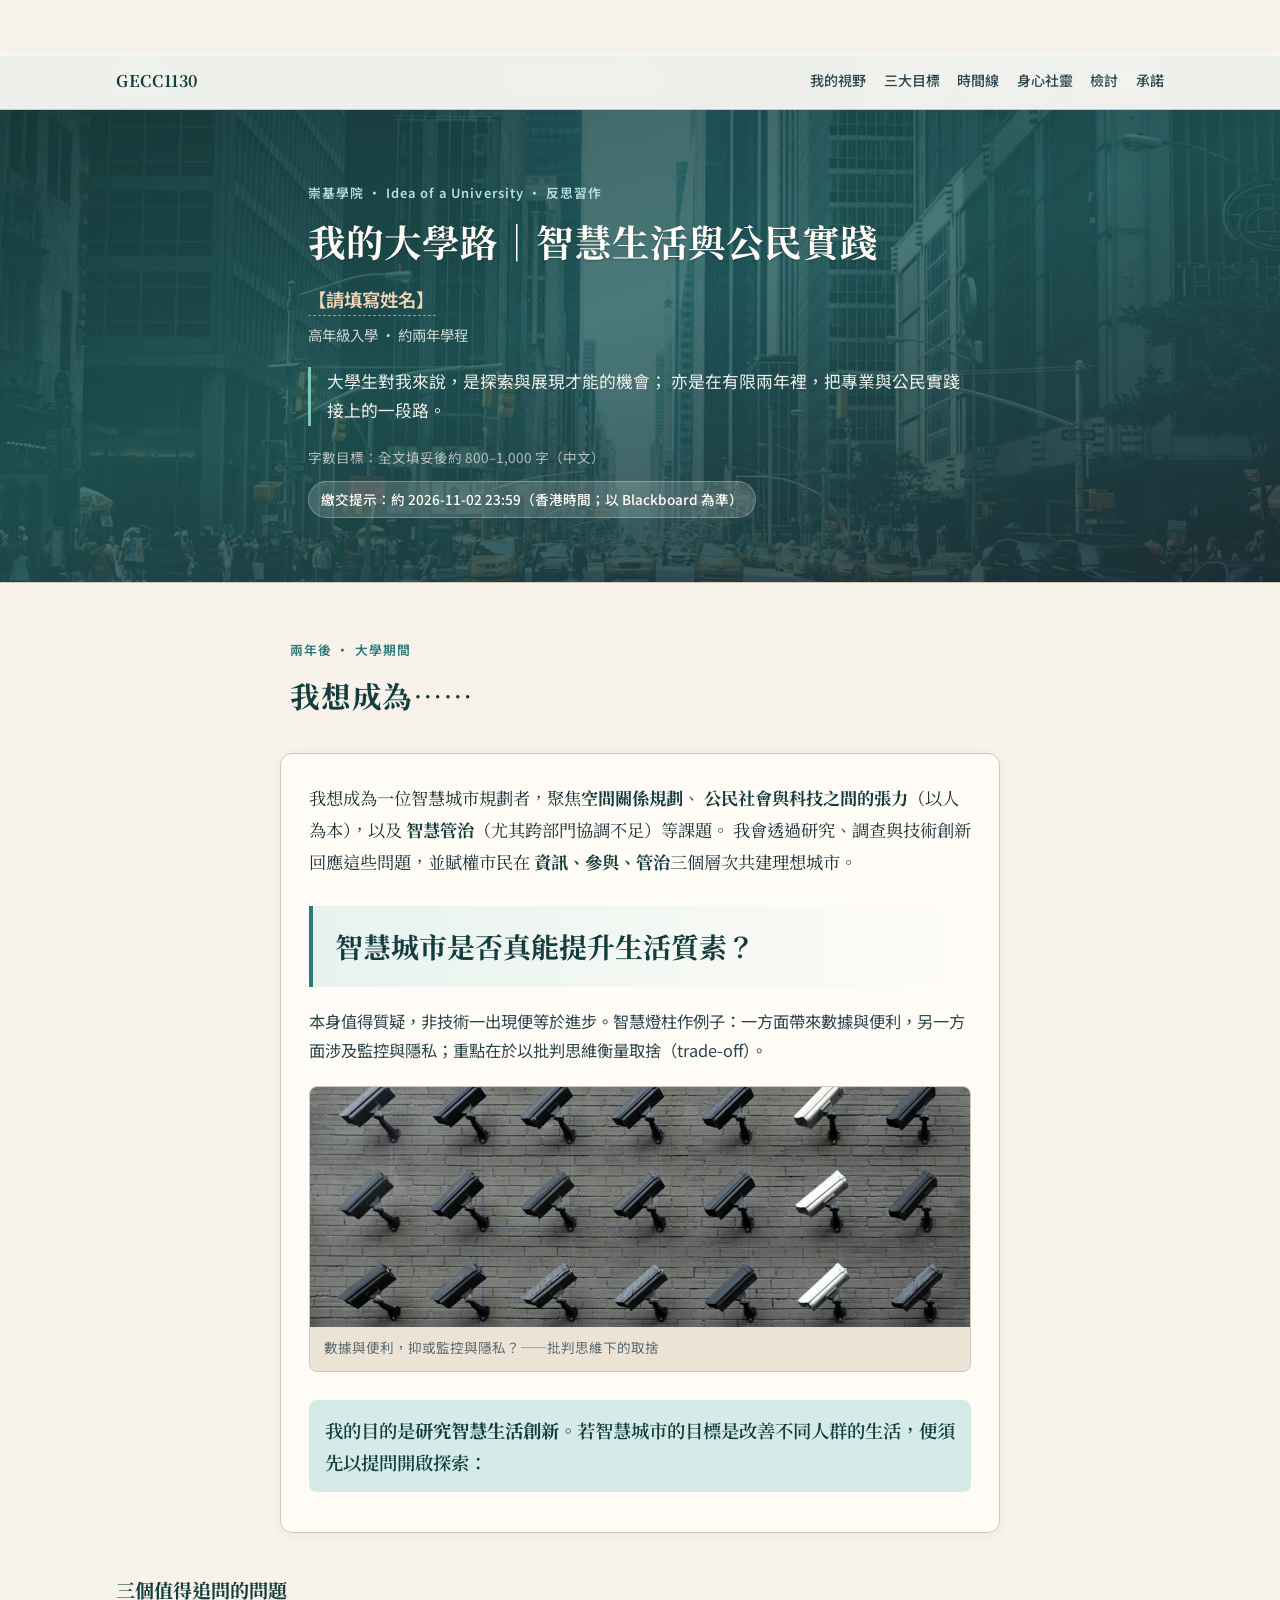
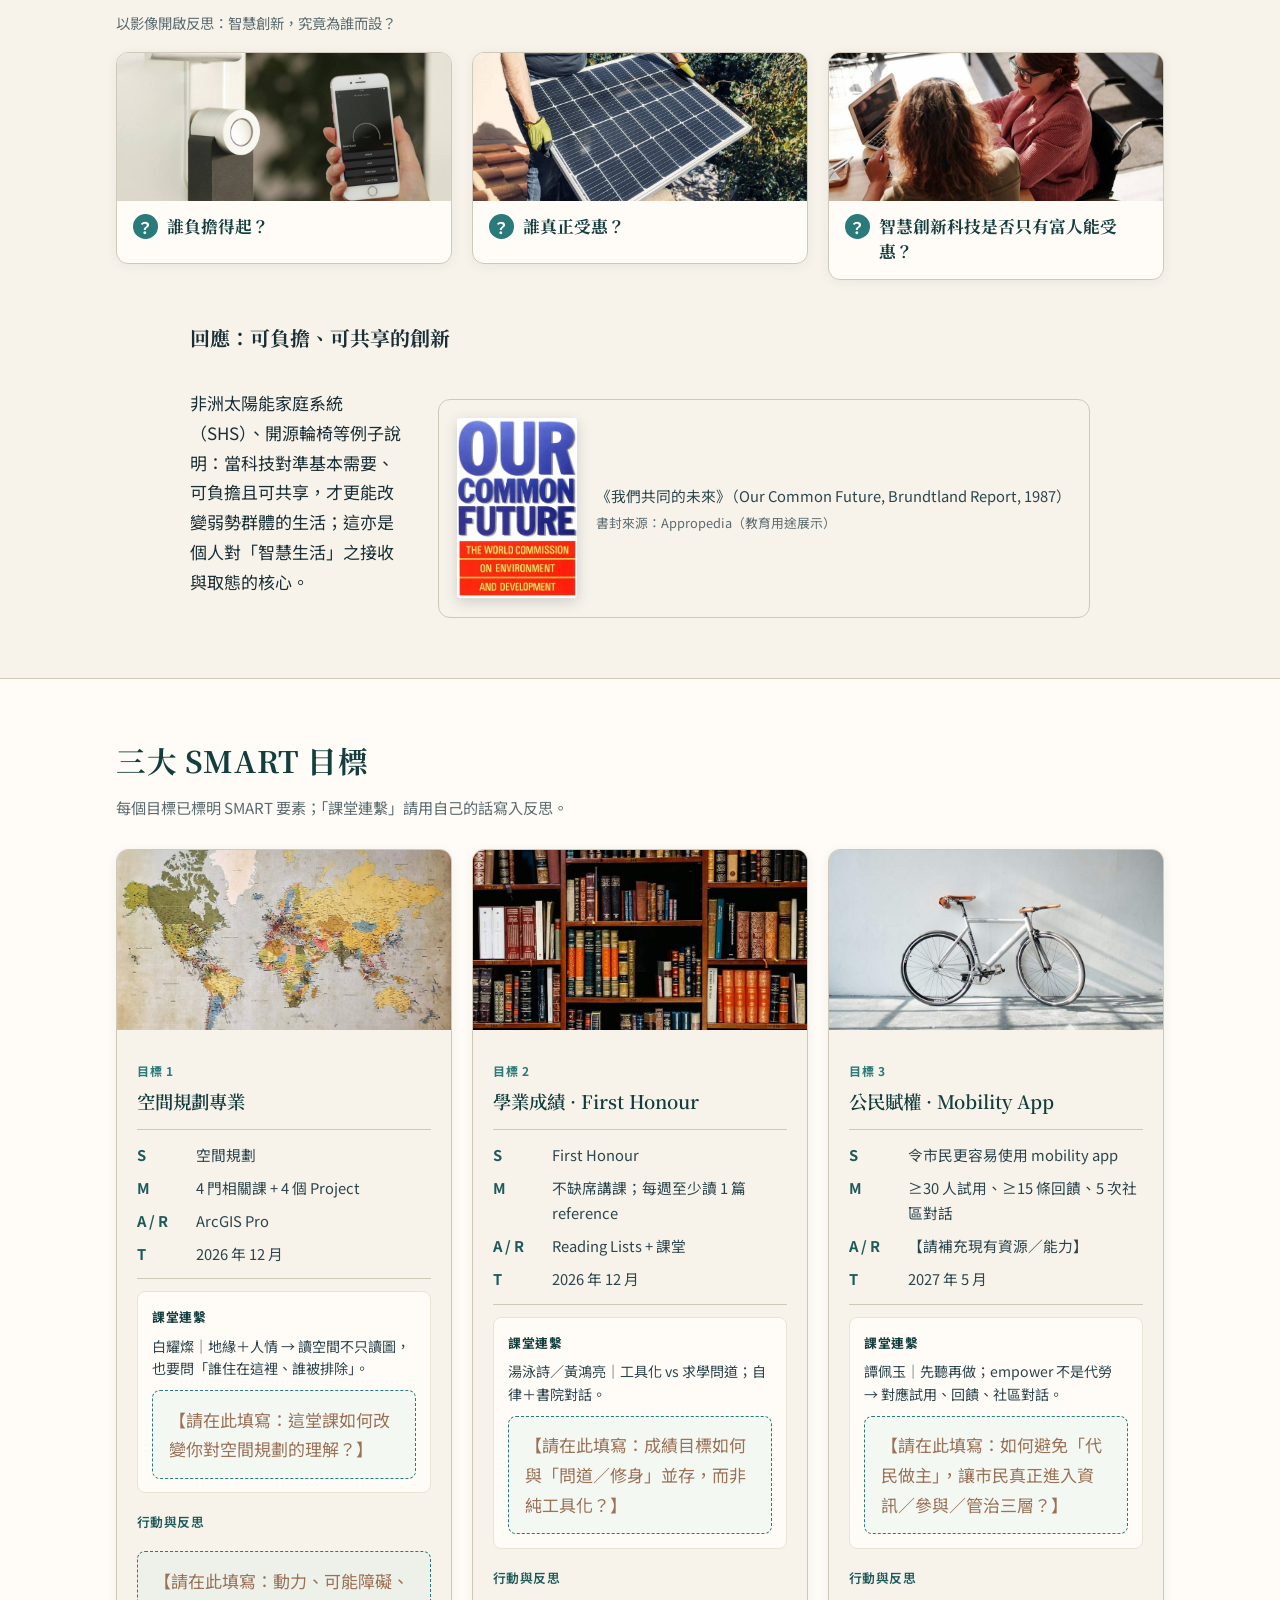
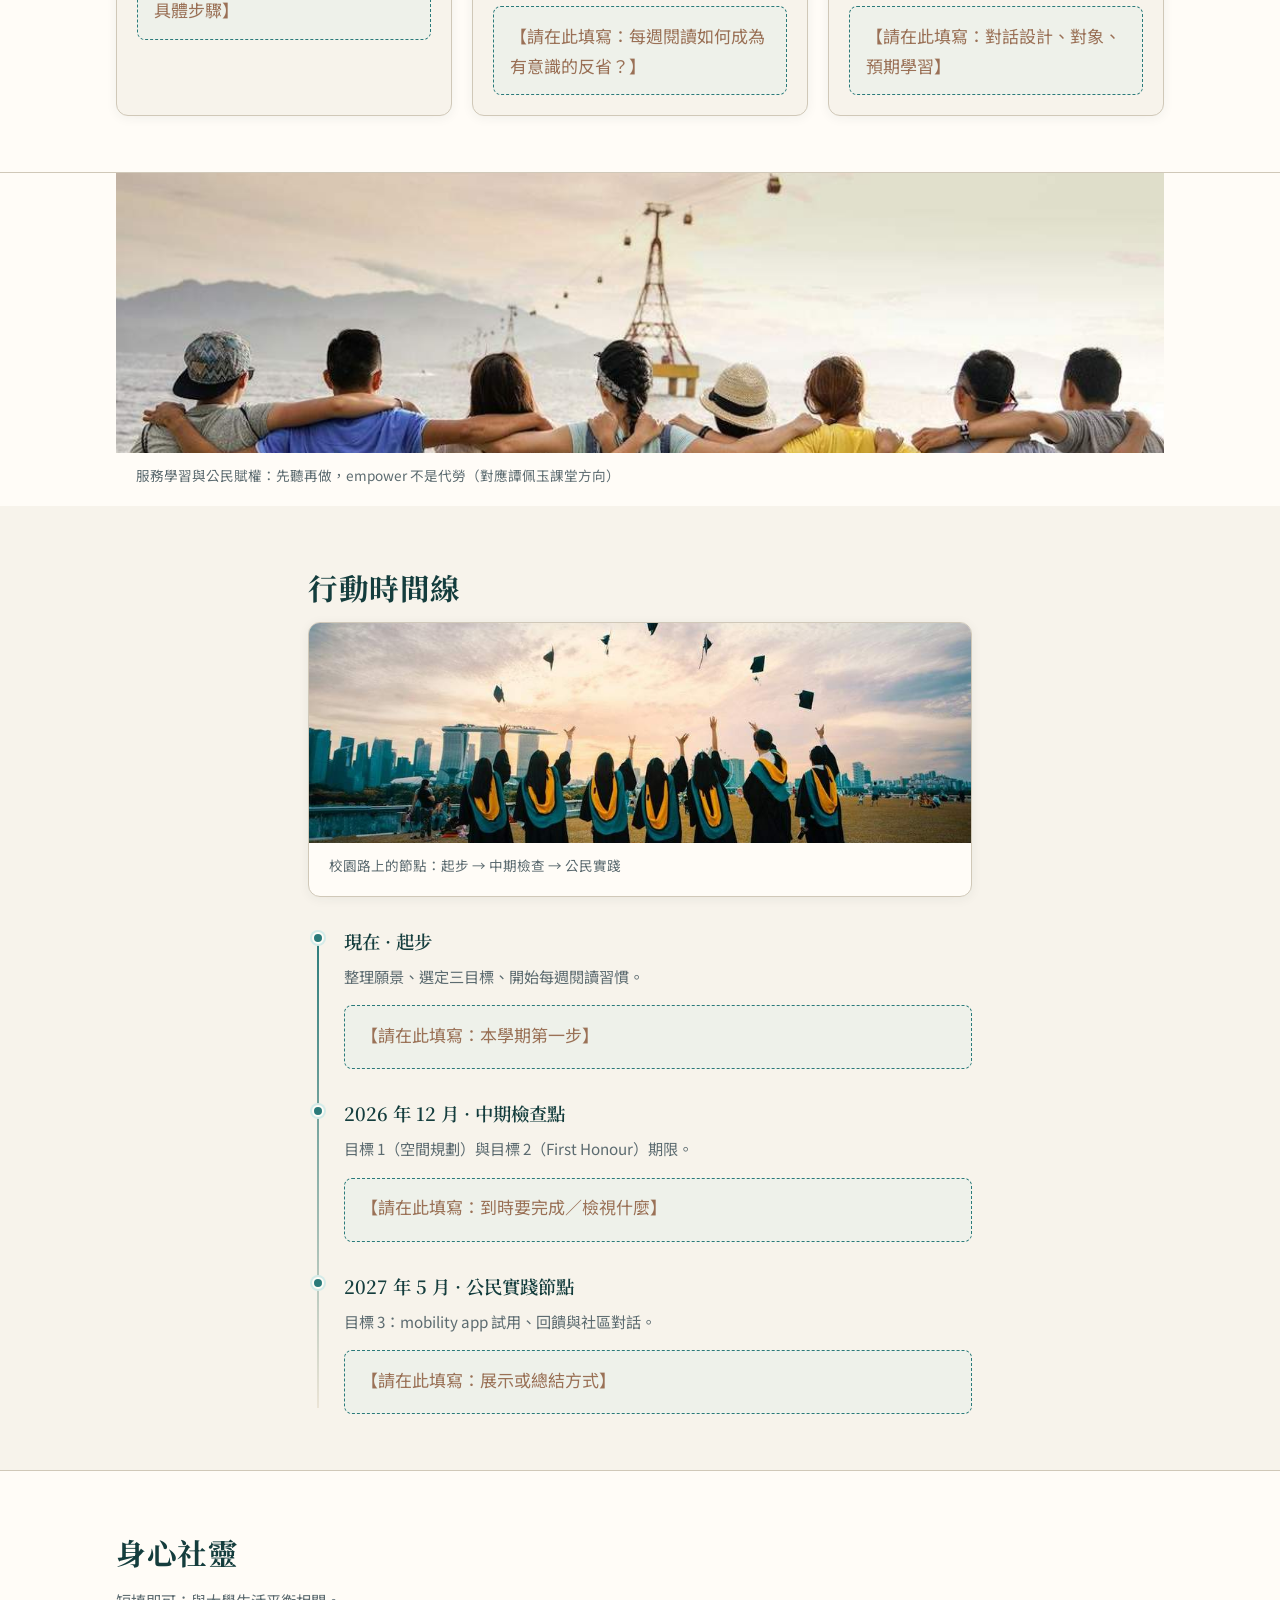
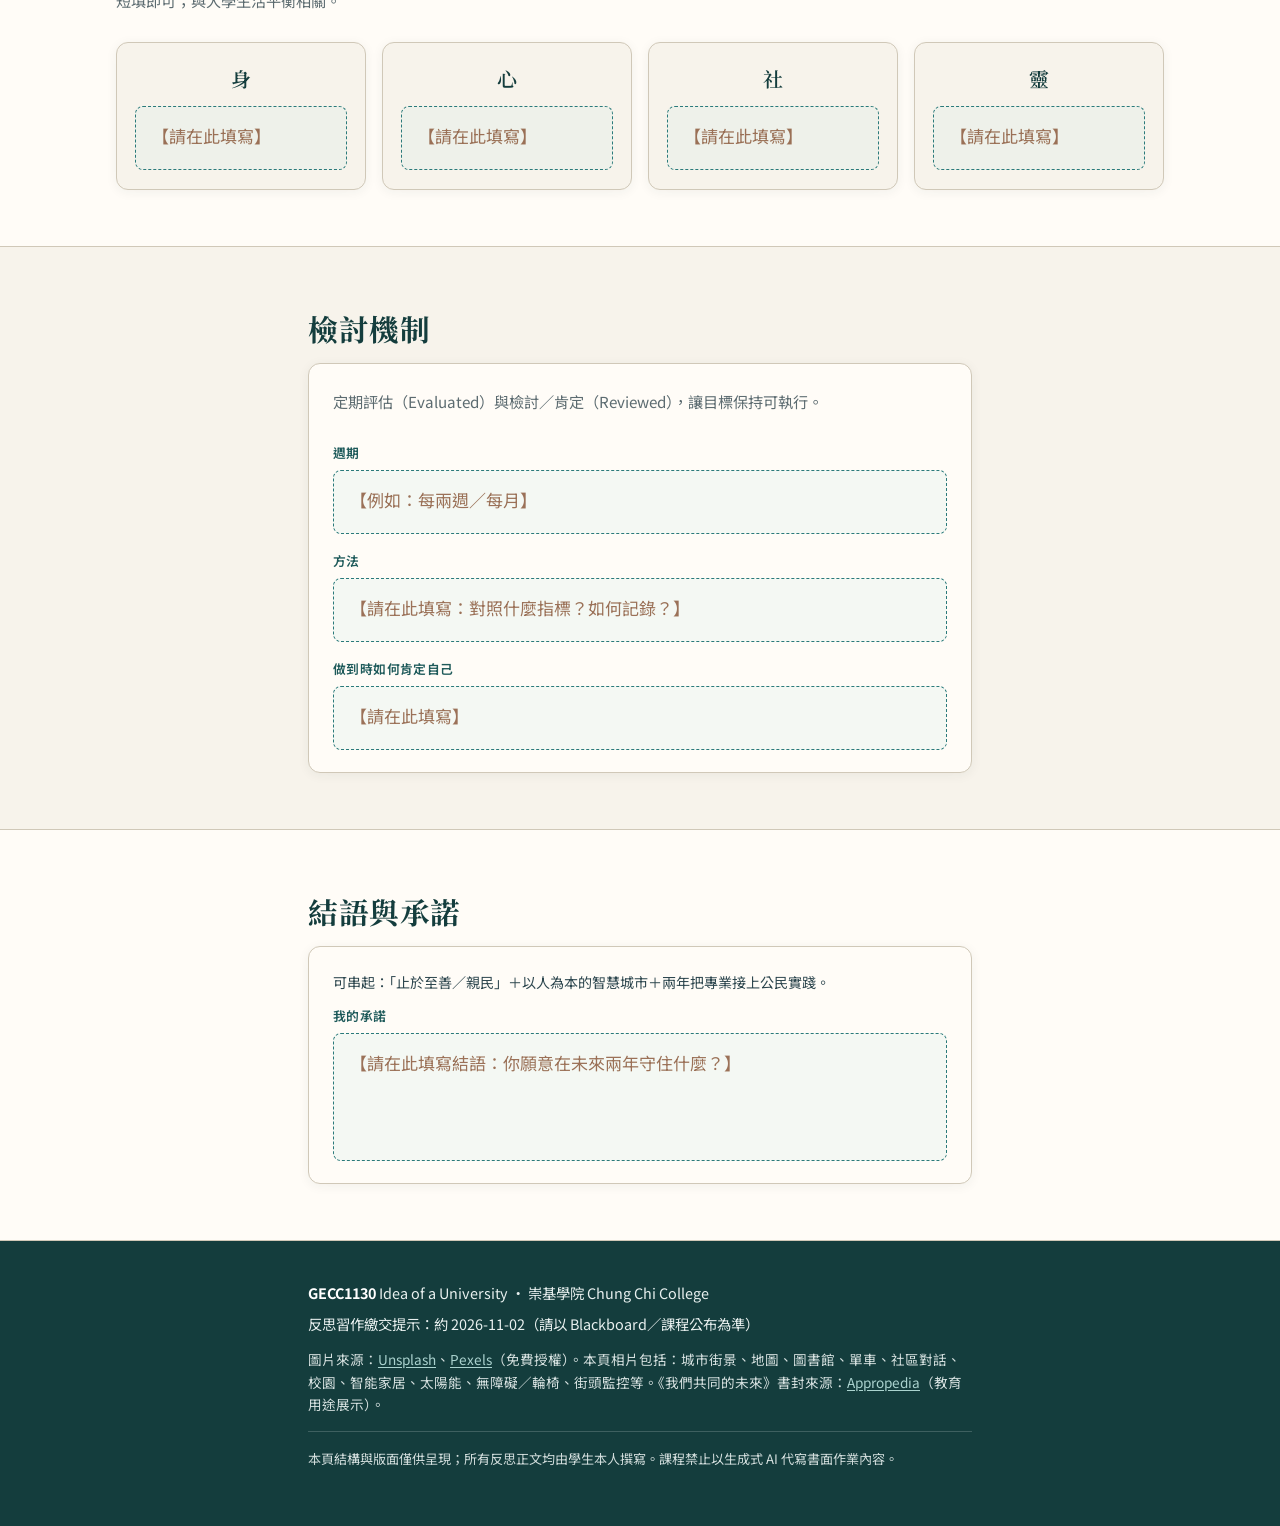
==== commit c2bc261a: "Polish portfolio UX: local draft autosave, progress bar, scroll-spy nav, cleaner Pages artifact" ====
--- a/index.html
+++ b/index.html
@@ -4,6 +4,11 @@
   <meta charset="UTF-8" />
   <meta name="viewport" content="width=device-width, initial-scale=1" />
   <meta name="description" content="GECC1130 反思習作｜我的大學路：智慧生活與公民實踐" />
+  <meta name="theme-color" content="#143d3d" />
+  <meta property="og:title" content="我的大學路｜智慧生活與公民實踐 — GECC1130" />
+  <meta property="og:description" content="崇基學院 GECC1130 反思習作作品集：願景、SMART 目標、時間線與身心社靈。" />
+  <meta property="og:type" content="website" />
+  <meta property="og:locale" content="zh_HK" />
   <title>我的大學路｜智慧生活與公民實踐 — GECC1130</title>
   <link rel="preconnect" href="https://fonts.googleapis.com" />
   <link rel="preconnect" href="https://fonts.gstatic.com" crossorigin />
@@ -12,6 +17,22 @@
 </head>
 <body>
   <a class="skip-link" href="#main">跳至主要內容</a>
+
+  <div class="draft-bar" role="region" aria-label="草稿工具列">
+    <div class="draft-bar-inner">
+      <div class="draft-progress" aria-live="polite">
+        <span class="draft-progress-label">填寫進度</span>
+        <div class="draft-progress-track" aria-hidden="true"><span class="draft-progress-fill" id="draft-progress-fill"></span></div>
+        <span class="draft-progress-text" id="draft-progress-text">0 / 0</span>
+      </div>
+      <p class="draft-status" id="draft-status">草稿會自動保存在本機瀏覽器</p>
+      <div class="draft-actions">
+        <button type="button" class="draft-btn" id="btn-copy-draft">複製草稿文字</button>
+        <button type="button" class="draft-btn" id="btn-print">列印／存 PDF</button>
+        <button type="button" class="draft-btn draft-btn-danger" id="btn-clear-draft">清除本機草稿</button>
+      </div>
+    </div>
+  </div>
 
   <header class="site-header">
     <div class="header-inner">
@@ -38,13 +59,14 @@
       <div class="container narrow hero-content">
         <p class="eyebrow">崇基學院 · Idea of a University · 反思習作</p>
         <h1>我的大學路｜智慧生活與公民實踐</h1>
-        <p class="hero-name">【請填寫姓名】</p>
+        <p class="hero-name" id="student-name" contenteditable="true" role="textbox" data-placeholder="【請填寫姓名】" aria-label="姓名">【請填寫姓名】</p>
         <p class="hero-meta">高年級入學 · 約兩年學程</p>
         <p class="hero-identity">
           大學生對我來說，是探索與展現才能的機會；
           亦是在有限兩年裡，把專業與公民實踐接上的一段路。
         </p>
         <p class="fill-hint">字數目標：全文填妥後約 800–1,000 字（中文）</p>
+        <p class="deadline-chip">繳交提示：約 <time datetime="2026-11-02">2026-11-02 23:59</time>（香港時間；以 Blackboard 為準）</p>
       </div>
     </section>
 
@@ -243,7 +265,7 @@
             <div class="timeline-body">
               <h3>現在 · 起步</h3>
               <p class="prefill muted">整理願景、選定三目標、開始每週閱讀習慣。</p>
-              <div class="blank-box compact" contenteditable="true" role="textbox" aria-multiline="true" data-placeholder="【請在此填寫：本學期第一步】" aria-label="現在步驟"></div>
+              <div class="blank-box compact" id="tl-now" contenteditable="true" role="textbox" aria-multiline="true" data-placeholder="【請在此填寫：本學期第一步】" aria-label="現在步驟"></div>
             </div>
           </li>
           <li class="timeline-item">
@@ -251,7 +273,7 @@
             <div class="timeline-body">
               <h3>2026 年 12 月 · 中期檢查點</h3>
               <p class="prefill muted">目標 1（空間規劃）與目標 2（First Honour）期限。</p>
-              <div class="blank-box compact" contenteditable="true" role="textbox" aria-multiline="true" data-placeholder="【請在此填寫：到時要完成／檢視什麼】" aria-label="2026年12月步驟"></div>
+              <div class="blank-box compact" id="tl-2026-12" contenteditable="true" role="textbox" aria-multiline="true" data-placeholder="【請在此填寫：到時要完成／檢視什麼】" aria-label="2026年12月步驟"></div>
             </div>
           </li>
           <li class="timeline-item">
@@ -259,7 +281,7 @@
             <div class="timeline-body">
               <h3>2027 年 5 月 · 公民實踐節點</h3>
               <p class="prefill muted">目標 3：mobility app 試用、回饋與社區對話。</p>
-              <div class="blank-box compact" contenteditable="true" role="textbox" aria-multiline="true" data-placeholder="【請在此填寫：展示或總結方式】" aria-label="2027年5月步驟"></div>
+              <div class="blank-box compact" id="tl-2027-05" contenteditable="true" role="textbox" aria-multiline="true" data-placeholder="【請在此填寫：展示或總結方式】" aria-label="2027年5月步驟"></div>
             </div>
           </li>
         </ol>
@@ -274,19 +296,19 @@
         <div class="wellbeing-grid">
           <article class="wellbeing-card">
             <h3>身</h3>
-            <div class="blank-box compact" contenteditable="true" role="textbox" aria-multiline="true" data-placeholder="【請在此填寫】" aria-label="身"></div>
+            <div class="blank-box compact" id="wb-body" contenteditable="true" role="textbox" aria-multiline="true" data-placeholder="【請在此填寫】" aria-label="身"></div>
           </article>
           <article class="wellbeing-card">
             <h3>心</h3>
-            <div class="blank-box compact" contenteditable="true" role="textbox" aria-multiline="true" data-placeholder="【請在此填寫】" aria-label="心"></div>
+            <div class="blank-box compact" id="wb-mind" contenteditable="true" role="textbox" aria-multiline="true" data-placeholder="【請在此填寫】" aria-label="心"></div>
           </article>
           <article class="wellbeing-card">
             <h3>社</h3>
-            <div class="blank-box compact" contenteditable="true" role="textbox" aria-multiline="true" data-placeholder="【請在此填寫】" aria-label="社"></div>
+            <div class="blank-box compact" id="wb-social" contenteditable="true" role="textbox" aria-multiline="true" data-placeholder="【請在此填寫】" aria-label="社"></div>
           </article>
           <article class="wellbeing-card">
             <h3>靈</h3>
-            <div class="blank-box compact" contenteditable="true" role="textbox" aria-multiline="true" data-placeholder="【請在此填寫】" aria-label="靈"></div>
+            <div class="blank-box compact" id="wb-spirit" contenteditable="true" role="textbox" aria-multiline="true" data-placeholder="【請在此填寫】" aria-label="靈"></div>
           </article>
         </div>
       </div>
--- a/styles.css
+++ b/styles.css
@@ -90,6 +90,7 @@
   align-items: center;
   justify-content: space-between;
   gap: 1rem;
+  position: relative;
 }
 
 .logo {
@@ -1089,3 +1090,157 @@
   .argument-layout { grid-template-columns: 1fr; }
   .argument-layout .book-figure { justify-self: center; }
 }
+
+
+/* === draft bar & polish (2026-10) === */
+.draft-bar {
+  position: sticky;
+  top: var(--header-h);
+  z-index: 40;
+  background: rgba(30, 90, 90, 0.96);
+  color: #f7fffe;
+  border-bottom: 1px solid rgba(255, 255, 255, 0.12);
+  backdrop-filter: blur(8px);
+}
+
+.draft-bar-inner {
+  max-width: var(--max-wide);
+  margin: 0 auto;
+  padding: 0.55rem 1.25rem;
+  display: flex;
+  flex-wrap: wrap;
+  align-items: center;
+  gap: 0.65rem 1.25rem;
+}
+
+.draft-progress {
+  display: flex;
+  align-items: center;
+  gap: 0.5rem;
+  min-width: 12rem;
+  flex: 1 1 14rem;
+}
+
+.draft-progress-label {
+  font-size: 0.78rem;
+  font-weight: 600;
+  letter-spacing: 0.04em;
+  white-space: nowrap;
+}
+
+.draft-progress-track {
+  flex: 1;
+  height: 0.45rem;
+  background: rgba(255, 255, 255, 0.22);
+  border-radius: 999px;
+  overflow: hidden;
+}
+
+.draft-progress-fill {
+  display: block;
+  height: 100%;
+  width: 0%;
+  background: linear-gradient(90deg, #9ee7d8, #f7f3eb);
+  border-radius: 999px;
+  transition: width 0.25s ease;
+}
+
+.draft-progress-text {
+  font-size: 0.8rem;
+  font-variant-numeric: tabular-nums;
+  min-width: 3.5rem;
+}
+
+.draft-status {
+  margin: 0;
+  font-size: 0.78rem;
+  opacity: 0.92;
+  flex: 1 1 12rem;
+}
+
+.draft-actions {
+  display: flex;
+  flex-wrap: wrap;
+  gap: 0.4rem;
+}
+
+.draft-btn {
+  appearance: none;
+  border: 1px solid rgba(255, 255, 255, 0.35);
+  background: rgba(255, 255, 255, 0.08);
+  color: #fff;
+  font: inherit;
+  font-size: 0.78rem;
+  font-weight: 600;
+  padding: 0.35rem 0.7rem;
+  border-radius: 999px;
+  cursor: pointer;
+  transition: background 0.15s, border-color 0.15s;
+}
+
+.draft-btn:hover,
+.draft-btn:focus-visible {
+  background: rgba(255, 255, 255, 0.18);
+  border-color: #fff;
+  outline: none;
+}
+
+.draft-btn-danger {
+  border-color: rgba(255, 200, 180, 0.45);
+}
+
+.deadline-chip {
+  display: inline-block;
+  margin: 0.75rem 0 0;
+  padding: 0.35rem 0.75rem;
+  border-radius: 999px;
+  background: rgba(255, 252, 247, 0.16);
+  border: 1px solid rgba(255, 252, 247, 0.28);
+  color: #fffcf7;
+  font-size: 0.85rem;
+  font-weight: 500;
+}
+
+.hero-name[contenteditable="true"] {
+  outline: none;
+  border-bottom: 1px dashed rgba(255, 252, 247, 0.45);
+  cursor: text;
+  min-width: 8rem;
+  display: inline-block;
+}
+
+.hero-name[contenteditable="true"]:focus {
+  border-bottom-color: #fff;
+  background: rgba(255, 255, 255, 0.08);
+  border-radius: 4px;
+  padding: 0 0.25rem;
+}
+
+.site-nav a.is-active {
+  color: var(--accent);
+  border-bottom-color: var(--accent);
+}
+
+html {
+  scroll-padding-top: calc(var(--header-h) + 3.25rem);
+}
+
+@media (max-width: 720px) {
+  .draft-bar-inner {
+    padding: 0.55rem 1rem 0.7rem;
+  }
+  .draft-status {
+    order: 3;
+    flex-basis: 100%;
+  }
+}
+
+@media print {
+  .draft-bar,
+  .deadline-chip {
+    display: none !important;
+  }
+  html {
+    scroll-padding-top: 0;
+  }
+}
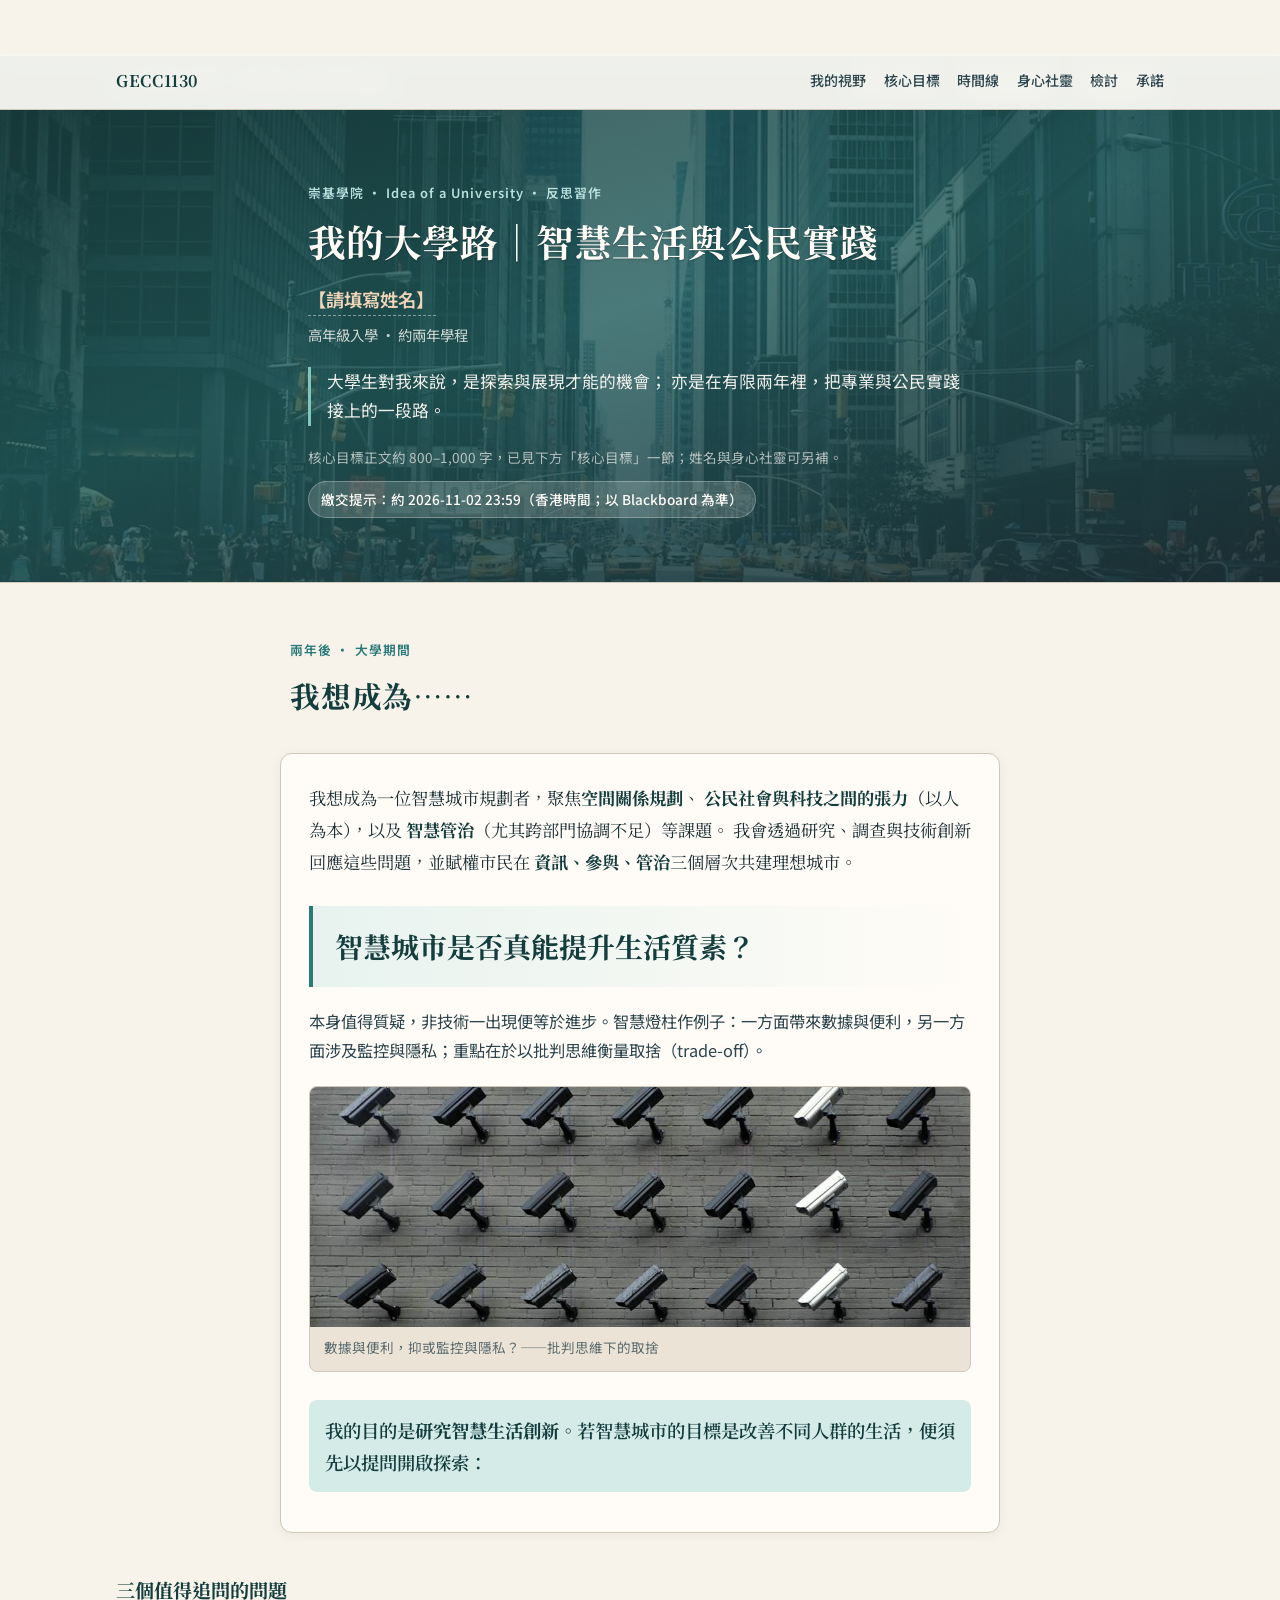
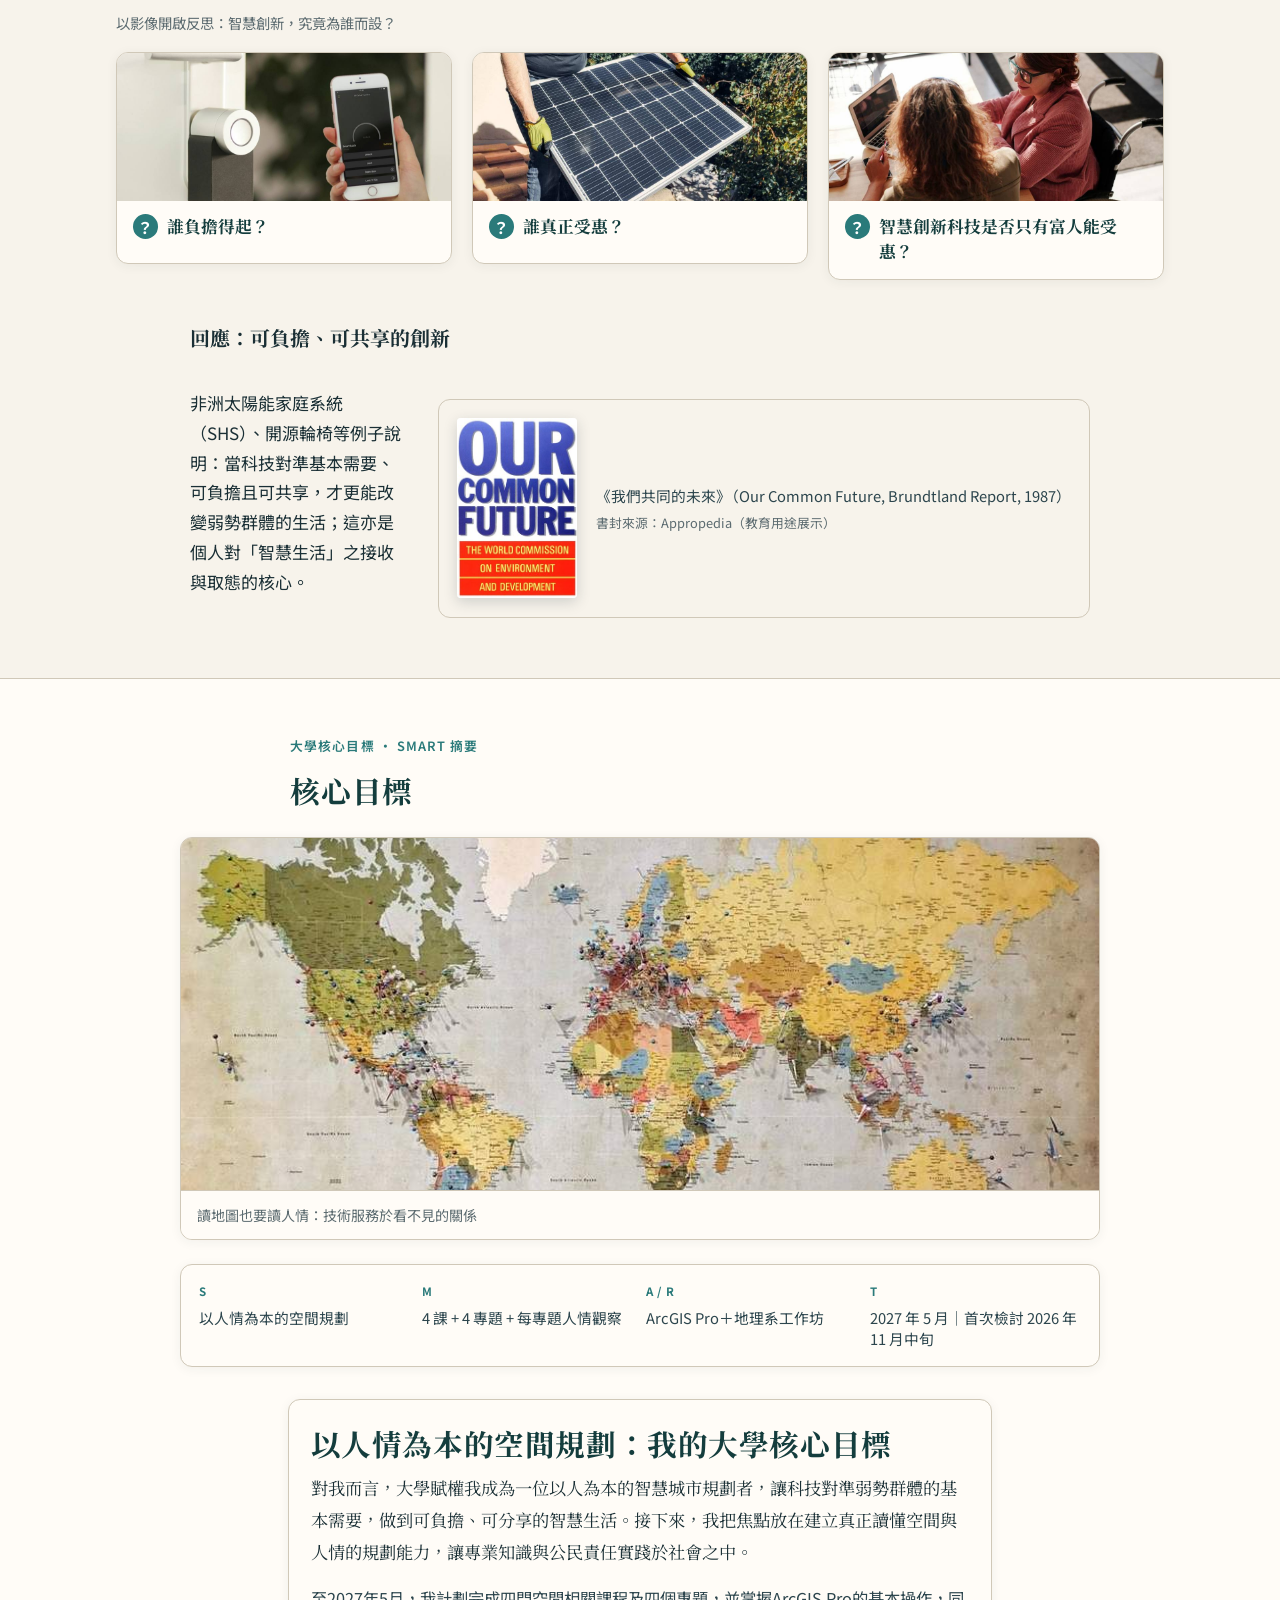
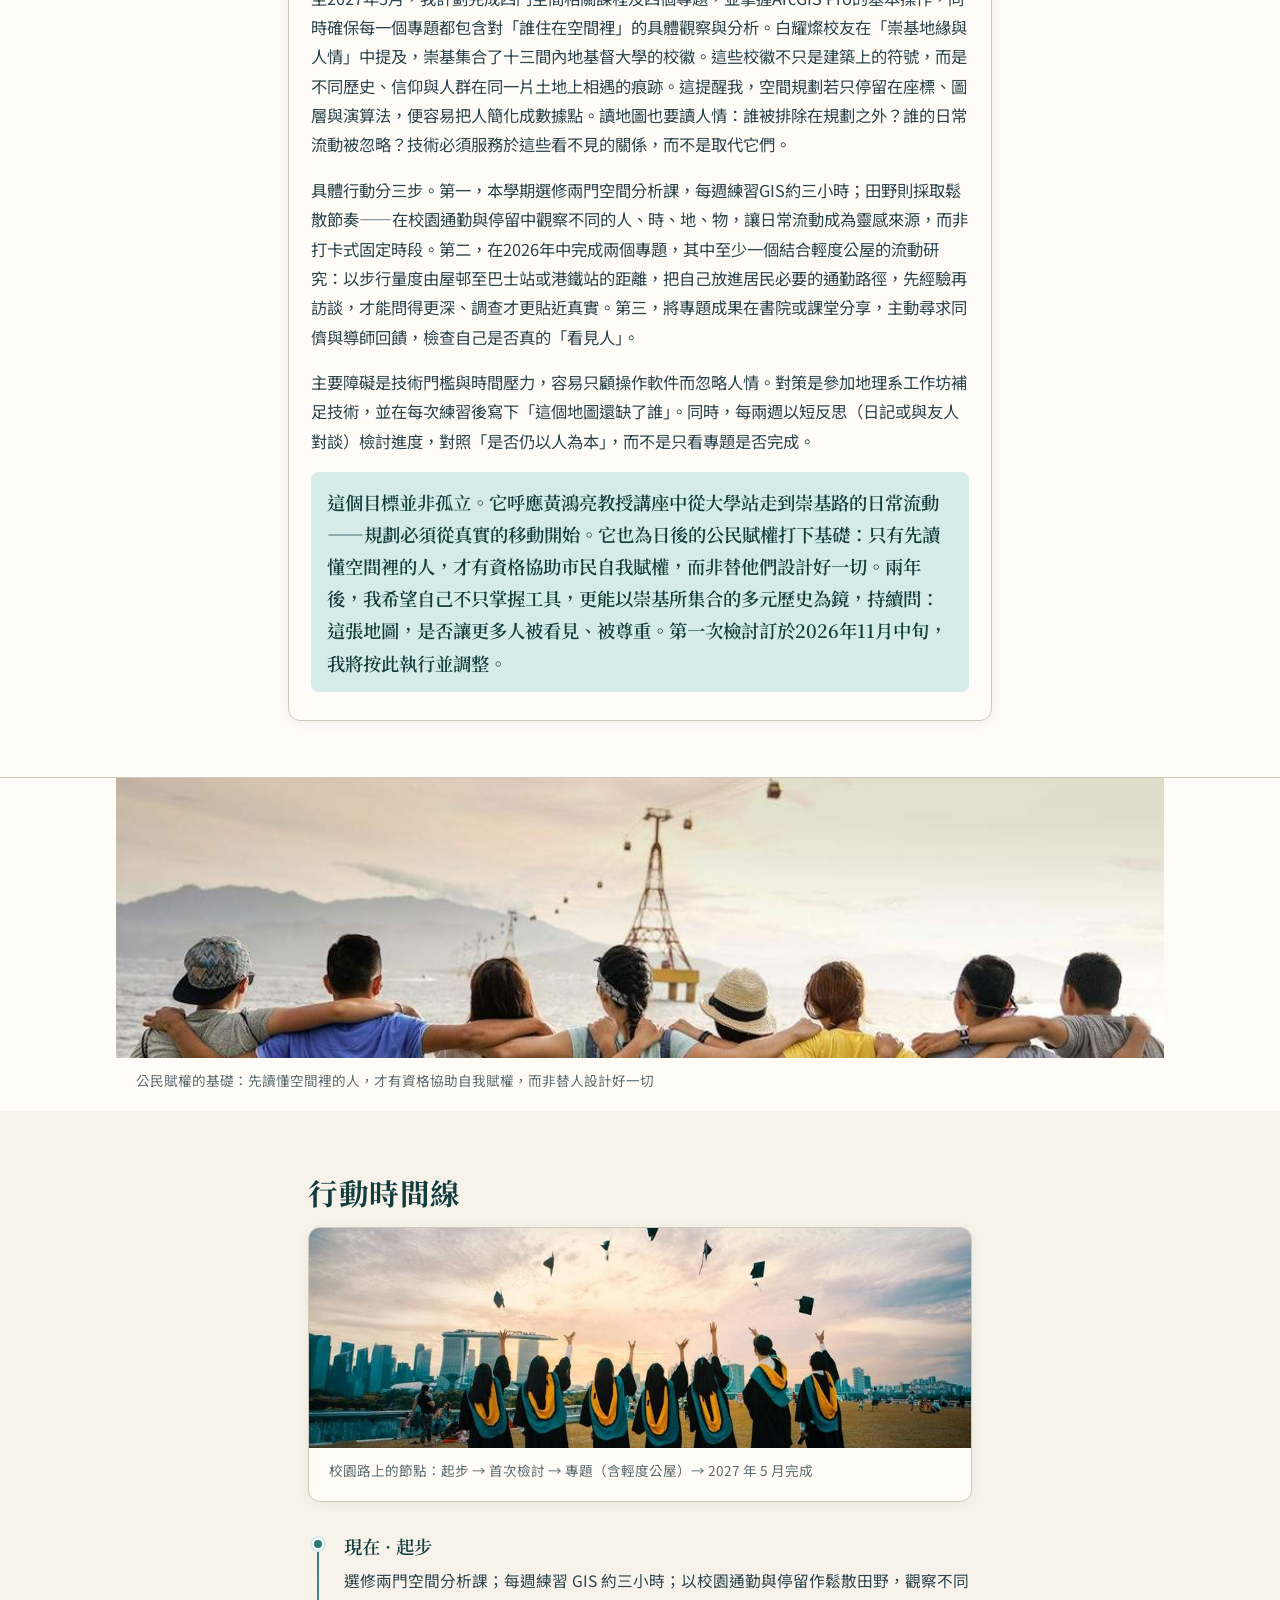
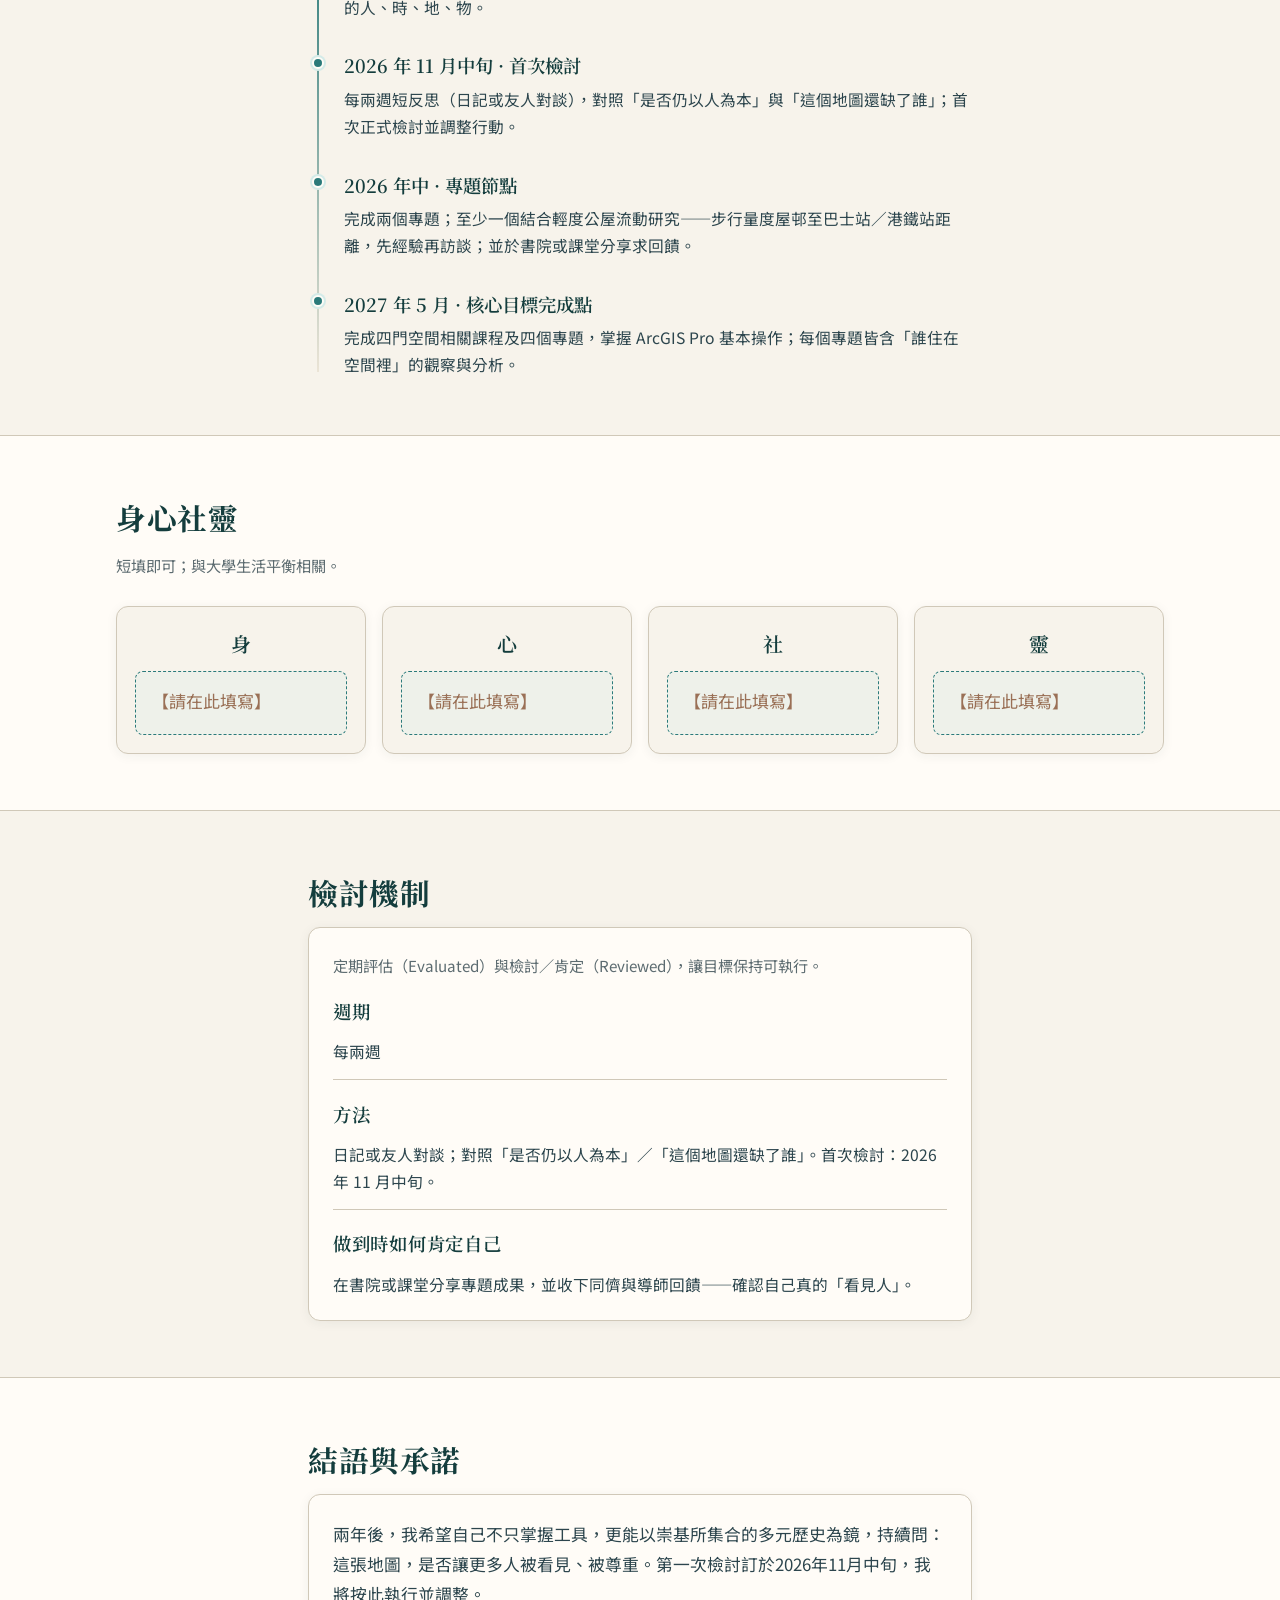
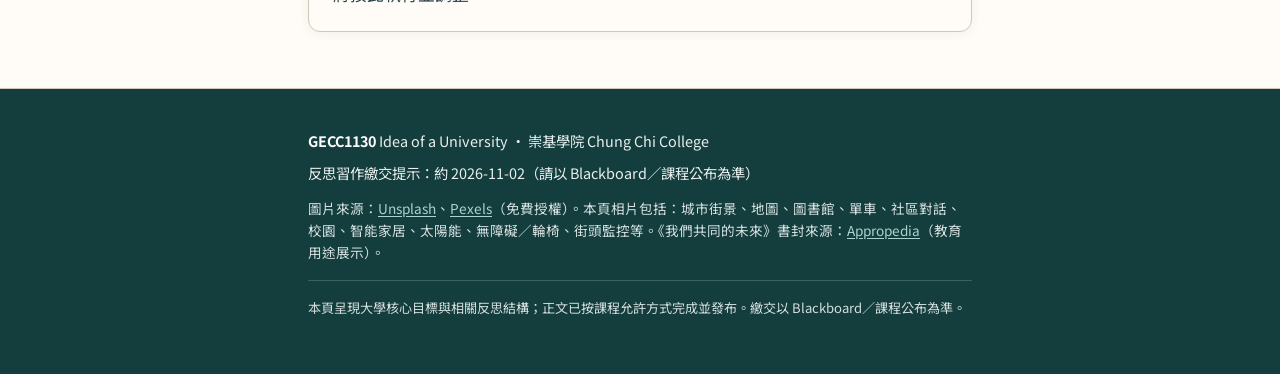
==== commit 8903a16c: "Publish single core-goal essay: people-centred spatial planning" ====
--- a/index.html
+++ b/index.html
@@ -3,10 +3,10 @@
 <head>
   <meta charset="UTF-8" />
   <meta name="viewport" content="width=device-width, initial-scale=1" />
-  <meta name="description" content="GECC1130 反思習作｜我的大學路：智慧生活與公民實踐" />
+  <meta name="description" content="GECC1130 反思習作｜以人情為本的空間規劃：我的大學核心目標" />
   <meta name="theme-color" content="#143d3d" />
   <meta property="og:title" content="我的大學路｜智慧生活與公民實踐 — GECC1130" />
-  <meta property="og:description" content="崇基學院 GECC1130 反思習作作品集：願景、SMART 目標、時間線與身心社靈。" />
+  <meta property="og:description" content="崇基學院 GECC1130 反思習作：以人情為本的空間規劃核心目標、願景、時間線與檢討。" />
   <meta property="og:type" content="website" />
   <meta property="og:locale" content="zh_HK" />
   <title>我的大學路｜智慧生活與公民實踐 — GECC1130</title>
@@ -18,18 +18,18 @@
 <body>
   <a class="skip-link" href="#main">跳至主要內容</a>
 
-  <div class="draft-bar" role="region" aria-label="草稿工具列">
+  <div class="draft-bar" role="region" aria-label="頁面工具列">
     <div class="draft-bar-inner">
-      <div class="draft-progress" aria-live="polite">
-        <span class="draft-progress-label">填寫進度</span>
-        <div class="draft-progress-track" aria-hidden="true"><span class="draft-progress-fill" id="draft-progress-fill"></span></div>
-        <span class="draft-progress-text" id="draft-progress-text">0 / 0</span>
-      </div>
-      <p class="draft-status" id="draft-status">草稿會自動保存在本機瀏覽器</p>
+      <p class="draft-status" id="draft-status">核心目標正文已發布；姓名與身心社靈仍可本機暫存</p>
       <div class="draft-actions">
-        <button type="button" class="draft-btn" id="btn-copy-draft">複製草稿文字</button>
         <button type="button" class="draft-btn" id="btn-print">列印／存 PDF</button>
+        <button type="button" class="draft-btn" id="btn-copy-draft">複製可編輯欄位</button>
         <button type="button" class="draft-btn draft-btn-danger" id="btn-clear-draft">清除本機草稿</button>
+      </div>
+      <!-- kept for script.js compatibility -->
+      <div class="draft-progress visually-hidden" aria-hidden="true">
+        <span class="draft-progress-fill" id="draft-progress-fill"></span>
+        <span id="draft-progress-text"></span>
       </div>
     </div>
   </div>
@@ -42,7 +42,7 @@
       </button>
       <nav id="site-nav" class="site-nav" aria-label="頁面導覽">
         <a href="#vision">我的視野</a>
-        <a href="#goals">三大目標</a>
+        <a href="#goals">核心目標</a>
         <a href="#timeline">時間線</a>
         <a href="#wellbeing">身心社靈</a>
         <a href="#review">檢討</a>
@@ -65,7 +65,7 @@
           大學生對我來說，是探索與展現才能的機會；
           亦是在有限兩年裡，把專業與公民實踐接上的一段路。
         </p>
-        <p class="fill-hint">字數目標：全文填妥後約 800–1,000 字（中文）</p>
+        <p class="fill-hint">核心目標正文約 800–1,000 字，已見下方「核心目標」一節；姓名與身心社靈可另補。</p>
         <p class="deadline-chip">繳交提示：約 <time datetime="2026-11-02">2026-11-02 23:59</time>（香港時間；以 Blackboard 為準）</p>
       </div>
     </section>
@@ -156,88 +156,34 @@
       </div>
     </section>
 
-    <!-- 3. Three Goals -->
-    <section id="goals" class="section section-alt">
+    <!-- 3. Core Goal -->
+    <section id="goals" class="section section-alt core-goal-section">
       <div class="container">
-        <h2>三大 SMART 目標</h2>
-        <p class="section-lead">每個目標已標明 SMART 要素；「課堂連繫」請用自己的話寫入反思。</p>
-
-        <div class="goal-grid">
-          <!-- Goal 1 -->
-          <article class="goal-card" id="goal-1">
-            <figure class="goal-media">
-              <img src="images/goal-spatial.svg" alt="地圖與空間規劃示意：世界地圖俯視視角" width="1200" height="797" loading="lazy" decoding="async" />
-            </figure>
-            <header class="goal-header">
-              <span class="goal-num">目標 1</span>
-              <h3>空間規劃專業</h3>
-            </header>
-            <dl class="smart-list">
-              <div><dt>S</dt><dd>空間規劃</dd></div>
-              <div><dt>M</dt><dd>4 門相關課 + 4 個 Project</dd></div>
-              <div><dt>A / R</dt><dd>ArcGIS Pro</dd></div>
-              <div><dt>T</dt><dd>2026 年 12 月</dd></div>
-            </dl>
-            <div class="link-box">
-              <h4>課堂連繫</h4>
-              <p class="link-prompt">白耀燦｜地緣＋人情 → 讀空間不只讀圖，也要問「誰住在這裡、誰被排除」。</p>
-              <label class="blank-label visually-hidden" for="goal1-link">目標 1 課堂連繫寫作</label>
-              <div class="blank-box compact" id="goal1-link" contenteditable="true" role="textbox" aria-multiline="true" data-placeholder="【請在此填寫：這堂課如何改變你對空間規劃的理解？】"></div>
-            </div>
-            <label class="blank-label" for="goal1-essay">行動與反思</label>
-            <div class="blank-box compact" id="goal1-essay" contenteditable="true" role="textbox" aria-multiline="true" data-placeholder="【請在此填寫：動力、可能障礙、具體步驟】"></div>
-          </article>
-
-          <!-- Goal 2 -->
-          <article class="goal-card" id="goal-2">
-            <figure class="goal-media">
-              <img src="images/goal-study.svg" alt="圖書館書架與閱讀空間，象徵求學與自律" width="1200" height="800" loading="lazy" decoding="async" />
-            </figure>
-            <header class="goal-header">
-              <span class="goal-num">目標 2</span>
-              <h3>學業成績 · First Honour</h3>
-            </header>
-            <dl class="smart-list">
-              <div><dt>S</dt><dd>First Honour</dd></div>
-              <div><dt>M</dt><dd>不缺席講課；每週至少讀 1 篇 reference</dd></div>
-              <div><dt>A / R</dt><dd>Reading Lists + 課堂</dd></div>
-              <div><dt>T</dt><dd>2026 年 12 月</dd></div>
-            </dl>
-            <div class="link-box">
-              <h4>課堂連繫</h4>
-              <p class="link-prompt">湯泳詩／黃鴻亮｜工具化 vs 求學問道；自律＋書院對話。</p>
-              <label class="blank-label visually-hidden" for="goal2-link">目標 2 課堂連繫寫作</label>
-              <div class="blank-box compact" id="goal2-link" contenteditable="true" role="textbox" aria-multiline="true" data-placeholder="【請在此填寫：成績目標如何與「問道／修身」並存，而非純工具化？】"></div>
-            </div>
-            <label class="blank-label" for="goal2-essay">行動與反思</label>
-            <div class="blank-box compact" id="goal2-essay" contenteditable="true" role="textbox" aria-multiline="true" data-placeholder="【請在此填寫：每週閱讀如何成為有意識的反省？】"></div>
-          </article>
-
-          <!-- Goal 3 -->
-          <article class="goal-card" id="goal-3">
-            <figure class="goal-media">
-              <img src="images/goal-mobility.svg" alt="街頭單車與流動出行，象徵 mobility 與市民移動" width="1200" height="800" loading="lazy" decoding="async" />
-            </figure>
-            <header class="goal-header">
-              <span class="goal-num">目標 3</span>
-              <h3>公民賦權 · Mobility App</h3>
-            </header>
-            <dl class="smart-list">
-              <div><dt>S</dt><dd>令市民更容易使用 mobility app</dd></div>
-              <div><dt>M</dt><dd>≥30 人試用、≥15 條回饋、5 次社區對話</dd></div>
-              <div><dt>A / R</dt><dd>【請補充現有資源／能力】</dd></div>
-              <div><dt>T</dt><dd>2027 年 5 月</dd></div>
-            </dl>
-            <div class="link-box">
-              <h4>課堂連繫</h4>
-              <p class="link-prompt">譚佩玉｜先聽再做；empower 不是代勞 → 對應試用、回饋、社區對話。</p>
-              <label class="blank-label visually-hidden" for="goal3-link">目標 3 課堂連繫寫作</label>
-              <div class="blank-box compact" id="goal3-link" contenteditable="true" role="textbox" aria-multiline="true" data-placeholder="【請在此填寫：如何避免「代民做主」，讓市民真正進入資訊／參與／管治三層？】"></div>
-            </div>
-            <label class="blank-label" for="goal3-essay">行動與反思</label>
-            <div class="blank-box compact" id="goal3-essay" contenteditable="true" role="textbox" aria-multiline="true" data-placeholder="【請在此填寫：對話設計、對象、預期學習】"></div>
-          </article>
-        </div>
+        <header class="vision-header">
+          <p class="eyebrow-dark">大學核心目標 · SMART 摘要</p>
+          <h2>核心目標</h2>
+        </header>
+
+        <figure class="core-goal-figure">
+          <img src="images/goal-spatial.svg" alt="地圖與空間規劃示意：世界地圖俯視視角" width="1200" height="797" loading="lazy" decoding="async" />
+          <figcaption>讀地圖也要讀人情：技術服務於看不見的關係</figcaption>
+        </figure>
+
+        <dl class="smart-strip" aria-label="SMART 摘要">
+          <div><dt>S</dt><dd>以人情為本的空間規劃</dd></div>
+          <div><dt>M</dt><dd>4 課 + 4 專題 + 每專題人情觀察</dd></div>
+          <div><dt>A / R</dt><dd>ArcGIS Pro＋地理系工作坊</dd></div>
+          <div><dt>T</dt><dd>2027 年 5 月｜首次檢討 2026 年 11 月中旬</dd></div>
+        </dl>
+
+        <article class="core-essay vision-prose" id="core-goal">
+          <h2 class="core-essay-title">以人情為本的空間規劃：我的大學核心目標</h2>
+          <p class="lead-desire">對我而言，大學賦權我成為一位以人為本的智慧城市規劃者，讓科技對準弱勢群體的基本需要，做到可負擔、可分享的智慧生活。接下來，我把焦點放在建立真正讀懂空間與人情的規劃能力，讓專業知識與公民責任實踐於社會之中。</p>
+          <p class="reflection">至2027年5月，我計劃完成四門空間相關課程及四個專題，並掌握ArcGIS Pro的基本操作，同時確保每一個專題都包含對「誰住在空間裡」的具體觀察與分析。白耀燦校友在「崇基地緣與人情」中提及，崇基集合了十三間內地基督大學的校徽。這些校徽不只是建築上的符號，而是不同歷史、信仰與人群在同一片土地上相遇的痕跡。這提醒我，空間規劃若只停留在座標、圖層與演算法，便容易把人簡化成數據點。讀地圖也要讀人情：誰被排除在規劃之外？誰的日常流動被忽略？技術必須服務於這些看不見的關係，而不是取代它們。</p>
+          <p class="reflection">具體行動分三步。第一，本學期選修兩門空間分析課，每週練習GIS約三小時；田野則採取鬆散節奏——在校園通勤與停留中觀察不同的人、時、地、物，讓日常流動成為靈感來源，而非打卡式固定時段。第二，在2026年中完成兩個專題，其中至少一個結合輕度公屋的流動研究：以步行量度由屋邨至巴士站或港鐵站的距離，把自己放進居民必要的通勤路徑，先經驗再訪談，才能問得更深、調查才更貼近真實。第三，將專題成果在書院或課堂分享，主動尋求同儕與導師回饋，檢查自己是否真的「看見人」。</p>
+          <p class="reflection">主要障礙是技術門檻與時間壓力，容易只顧操作軟件而忽略人情。對策是參加地理系工作坊補足技術，並在每次練習後寫下「這個地圖還缺了誰」。同時，每兩週以短反思（日記或與友人對談）檢討進度，對照「是否仍以人為本」，而不是只看專題是否完成。</p>
+          <p class="mission-beat">這個目標並非孤立。它呼應黃鴻亮教授講座中從大學站走到崇基路的日常流動——規劃必須從真實的移動開始。它也為日後的公民賦權打下基礎：只有先讀懂空間裡的人，才有資格協助市民自我賦權，而非替他們設計好一切。兩年後，我希望自己不只掌握工具，更能以崇基所集合的多元歷史為鏡，持續問：這張地圖，是否讓更多人被看見、被尊重。第一次檢討訂於2026年11月中旬，我將按此執行並調整。</p>
+        </article>
       </div>
     </section>
 
@@ -246,7 +192,7 @@
       <div class="container">
         <figure class="visual-strip">
           <img src="images/community.svg" alt="一群人圍坐交談，象徵社區對話與公民賦權" width="1200" height="675" loading="lazy" decoding="async" />
-          <figcaption>服務學習與公民賦權：先聽再做，empower 不是代勞（對應譚佩玉課堂方向）</figcaption>
+          <figcaption>公民賦權的基礎：先讀懂空間裡的人，才有資格協助自我賦權，而非替人設計好一切</figcaption>
         </figure>
       </div>
     </section>
@@ -257,31 +203,35 @@
         <h2>行動時間線</h2>
         <figure class="inline-figure">
           <img src="images/campus.svg" alt="大學校園步道與建築，象徵大學路上的成長節點" width="1200" height="800" loading="lazy" decoding="async" />
-          <figcaption>校園路上的節點：起步 → 中期檢查 → 公民實踐</figcaption>
+          <figcaption>校園路上的節點：起步 → 首次檢討 → 專題（含輕度公屋）→ 2027 年 5 月完成</figcaption>
         </figure>
         <ol class="timeline">
           <li class="timeline-item">
             <div class="timeline-dot" aria-hidden="true"></div>
             <div class="timeline-body">
               <h3>現在 · 起步</h3>
-              <p class="prefill muted">整理願景、選定三目標、開始每週閱讀習慣。</p>
-              <div class="blank-box compact" id="tl-now" contenteditable="true" role="textbox" aria-multiline="true" data-placeholder="【請在此填寫：本學期第一步】" aria-label="現在步驟"></div>
+              <p class="filled-static">選修兩門空間分析課；每週練習 GIS 約三小時；以校園通勤與停留作鬆散田野，觀察不同的人、時、地、物。</p>
             </div>
           </li>
           <li class="timeline-item">
             <div class="timeline-dot" aria-hidden="true"></div>
             <div class="timeline-body">
-              <h3>2026 年 12 月 · 中期檢查點</h3>
-              <p class="prefill muted">目標 1（空間規劃）與目標 2（First Honour）期限。</p>
-              <div class="blank-box compact" id="tl-2026-12" contenteditable="true" role="textbox" aria-multiline="true" data-placeholder="【請在此填寫：到時要完成／檢視什麼】" aria-label="2026年12月步驟"></div>
+              <h3>2026 年 11 月中旬 · 首次檢討</h3>
+              <p class="filled-static">每兩週短反思（日記或友人對談），對照「是否仍以人為本」與「這個地圖還缺了誰」；首次正式檢討並調整行動。</p>
             </div>
           </li>
           <li class="timeline-item">
             <div class="timeline-dot" aria-hidden="true"></div>
             <div class="timeline-body">
-              <h3>2027 年 5 月 · 公民實踐節點</h3>
-              <p class="prefill muted">目標 3：mobility app 試用、回饋與社區對話。</p>
-              <div class="blank-box compact" id="tl-2027-05" contenteditable="true" role="textbox" aria-multiline="true" data-placeholder="【請在此填寫：展示或總結方式】" aria-label="2027年5月步驟"></div>
+              <h3>2026 年中 · 專題節點</h3>
+              <p class="filled-static">完成兩個專題；至少一個結合輕度公屋流動研究——步行量度屋邨至巴士站／港鐵站距離，先經驗再訪談；並於書院或課堂分享求回饋。</p>
+            </div>
+          </li>
+          <li class="timeline-item">
+            <div class="timeline-dot" aria-hidden="true"></div>
+            <div class="timeline-body">
+              <h3>2027 年 5 月 · 核心目標完成點</h3>
+              <p class="filled-static">完成四門空間相關課程及四個專題，掌握 ArcGIS Pro 基本操作；每個專題皆含「誰住在空間裡」的觀察與分析。</p>
             </div>
           </li>
         </ol>
@@ -320,18 +270,18 @@
         <h2>檢討機制</h2>
         <article class="panel">
           <p class="prefill muted">定期評估（Evaluated）與檢討／肯定（Reviewed），讓目標保持可執行。</p>
-          <div class="review-fields">
+          <div class="review-fields review-filled">
             <div>
-              <label class="blank-label" for="review-cycle">週期</label>
-              <div class="blank-box compact" id="review-cycle" contenteditable="true" role="textbox" data-placeholder="【例如：每兩週／每月】"></div>
+              <h3 class="review-label">週期</h3>
+              <p class="filled-static">每兩週</p>
             </div>
             <div>
-              <label class="blank-label" for="review-method">方法</label>
-              <div class="blank-box compact" id="review-method" contenteditable="true" role="textbox" aria-multiline="true" data-placeholder="【請在此填寫：對照什麼指標？如何記錄？】"></div>
+              <h3 class="review-label">方法</h3>
+              <p class="filled-static">日記或友人對談；對照「是否仍以人為本」／「這個地圖還缺了誰」。首次檢討：2026 年 11 月中旬。</p>
             </div>
             <div>
-              <label class="blank-label" for="review-reward">做到時如何肯定自己</label>
-              <div class="blank-box compact" id="review-reward" contenteditable="true" role="textbox" aria-multiline="true" data-placeholder="【請在此填寫】"></div>
+              <h3 class="review-label">做到時如何肯定自己</h3>
+              <p class="filled-static muted">在書院或課堂分享專題成果，並收下同儕與導師回饋——確認自己真的「看見人」。</p>
             </div>
           </div>
         </article>
@@ -343,9 +293,8 @@
       <div class="container narrow">
         <h2>結語與承諾</h2>
         <article class="panel closing-panel">
-          <p class="link-prompt">可串起：「止於至善／親民」＋以人為本的智慧城市＋兩年把專業接上公民實踐。</p>
-          <label class="blank-label" for="closing-essay">我的承諾</label>
-          <div class="blank-box tall" id="closing-essay" contenteditable="true" role="textbox" aria-multiline="true" data-placeholder="【請在此填寫結語：你願意在未來兩年守住什麼？】"></div>
+          <h3 class="visually-hidden">我的承諾</h3>
+          <p class="filled-static closing-prose">兩年後，我希望自己不只掌握工具，更能以崇基所集合的多元歷史為鏡，持續問：這張地圖，是否讓更多人被看見、被尊重。第一次檢討訂於2026年11月中旬，我將按此執行並調整。</p>
         </article>
       </div>
     </section>
@@ -356,7 +305,7 @@
       <p><strong>GECC1130</strong> Idea of a University · 崇基學院 Chung Chi College</p>
       <p>反思習作繳交提示：約 <time datetime="2026-11-02">2026-11-02</time>（請以 Blackboard／課程公布為準）</p>
       <p class="footer-credits">圖片來源：<a href="https://unsplash.com/" rel="noopener noreferrer" target="_blank">Unsplash</a>、<a href="https://www.pexels.com/" rel="noopener noreferrer" target="_blank">Pexels</a>（免費授權）。本頁相片包括：城市街景、地圖、圖書館、單車、社區對話、校園、智能家居、太陽能、無障礙／輪椅、街頭監控等。《我們共同的未來》書封來源：<a href="https://www.appropedia.org/File:OurCommonFutureBookCover.png" rel="noopener noreferrer" target="_blank">Appropedia</a>（教育用途展示）。</p>
-      <p class="footer-note">本頁結構與版面僅供呈現；所有反思正文均由學生本人撰寫。課程禁止以生成式 AI 代寫書面作業內容。</p>
+      <p class="footer-note">本頁呈現大學核心目標與相關反思結構；正文已按課程允許方式完成並發布。繳交以 Blackboard／課程公布為準。</p>
     </div>
   </footer>
 
--- a/styles.css
+++ b/styles.css
@@ -1092,6 +1092,164 @@
 }
 
 
+
+/* === core goal essay (2026-11) === */
+.core-goal-section .vision-header {
+  margin-bottom: 1.25rem;
+}
+
+.core-goal-figure {
+  margin: 0 auto 1.5rem;
+  max-width: 920px;
+  border-radius: var(--radius);
+  overflow: hidden;
+  border: 1px solid var(--line);
+  background: var(--cream);
+  box-shadow: var(--shadow);
+}
+
+.core-goal-figure img {
+  display: block;
+  width: 100%;
+  height: auto;
+  max-height: 22rem;
+  object-fit: cover;
+}
+
+.core-goal-figure figcaption {
+  margin: 0;
+  padding: 0.75rem 1rem;
+  font-size: 0.88rem;
+  color: var(--muted);
+  background: var(--paper);
+  border-top: 1px solid var(--line);
+}
+
+.smart-strip {
+  display: grid;
+  grid-template-columns: repeat(4, minmax(0, 1fr));
+  gap: 0.75rem;
+  margin: 0 auto 2rem;
+  max-width: 920px;
+  padding: 1rem 1.1rem;
+  background: var(--paper);
+  border: 1px solid var(--line);
+  border-radius: var(--radius);
+  box-shadow: var(--shadow);
+}
+
+.smart-strip > div {
+  display: flex;
+  flex-direction: column;
+  gap: 0.35rem;
+  min-width: 0;
+}
+
+.smart-strip dt {
+  margin: 0;
+  font-size: 0.72rem;
+  font-weight: 700;
+  letter-spacing: 0.06em;
+  color: var(--accent);
+  text-transform: uppercase;
+}
+
+.smart-strip dd {
+  margin: 0;
+  font-size: 0.92rem;
+  line-height: 1.45;
+  color: var(--ink-soft);
+}
+
+.core-essay {
+  max-width: 44rem;
+  margin: 0 auto;
+  padding: 1.5rem 1.35rem 1.75rem;
+  background: var(--paper);
+  border: 1px solid var(--line);
+  border-radius: var(--radius);
+  box-shadow: var(--shadow);
+}
+
+.core-essay-title {
+  font-family: "Noto Serif TC", serif;
+  font-size: clamp(1.35rem, 2.4vw, 1.75rem);
+  line-height: 1.35;
+  margin: 0 0 1.15rem;
+  color: var(--teal-deep);
+}
+
+.core-essay .lead-desire,
+.core-essay .reflection,
+.core-essay .mission-beat {
+  margin: 0 0 1rem;
+}
+
+.core-essay .mission-beat {
+  margin-bottom: 0;
+}
+
+.filled-static {
+  margin: 0;
+  font-size: 0.98rem;
+  line-height: 1.7;
+  color: var(--ink-soft);
+}
+
+.filled-static.muted,
+.filled-static.closing-prose {
+  color: var(--ink-soft);
+}
+
+.closing-prose {
+  font-size: 1.05rem;
+  line-height: 1.8;
+}
+
+.review-label {
+  margin: 0 0 0.35rem;
+  font-size: 0.8rem;
+  font-weight: 700;
+  letter-spacing: 0.04em;
+  color: var(--teal-deep);
+}
+
+.review-filled > div {
+  padding: 0.85rem 0;
+  border-bottom: 1px solid var(--line);
+}
+
+.review-filled > div:last-child {
+  border-bottom: 0;
+  padding-bottom: 0;
+}
+
+.review-filled > div:first-child {
+  padding-top: 0;
+}
+
+@media (max-width: 960px) {
+  .smart-strip {
+    grid-template-columns: repeat(2, minmax(0, 1fr));
+  }
+}
+
+@media (max-width: 560px) {
+  .smart-strip {
+    grid-template-columns: 1fr;
+  }
+}
+
+@media print {
+  .core-goal-figure {
+    break-inside: avoid;
+  }
+  .core-essay {
+    box-shadow: none;
+    border-color: #ccc;
+  }
+}
+
 /* === draft bar & polish (2026-10) === */
 .draft-bar {
   position: sticky;
